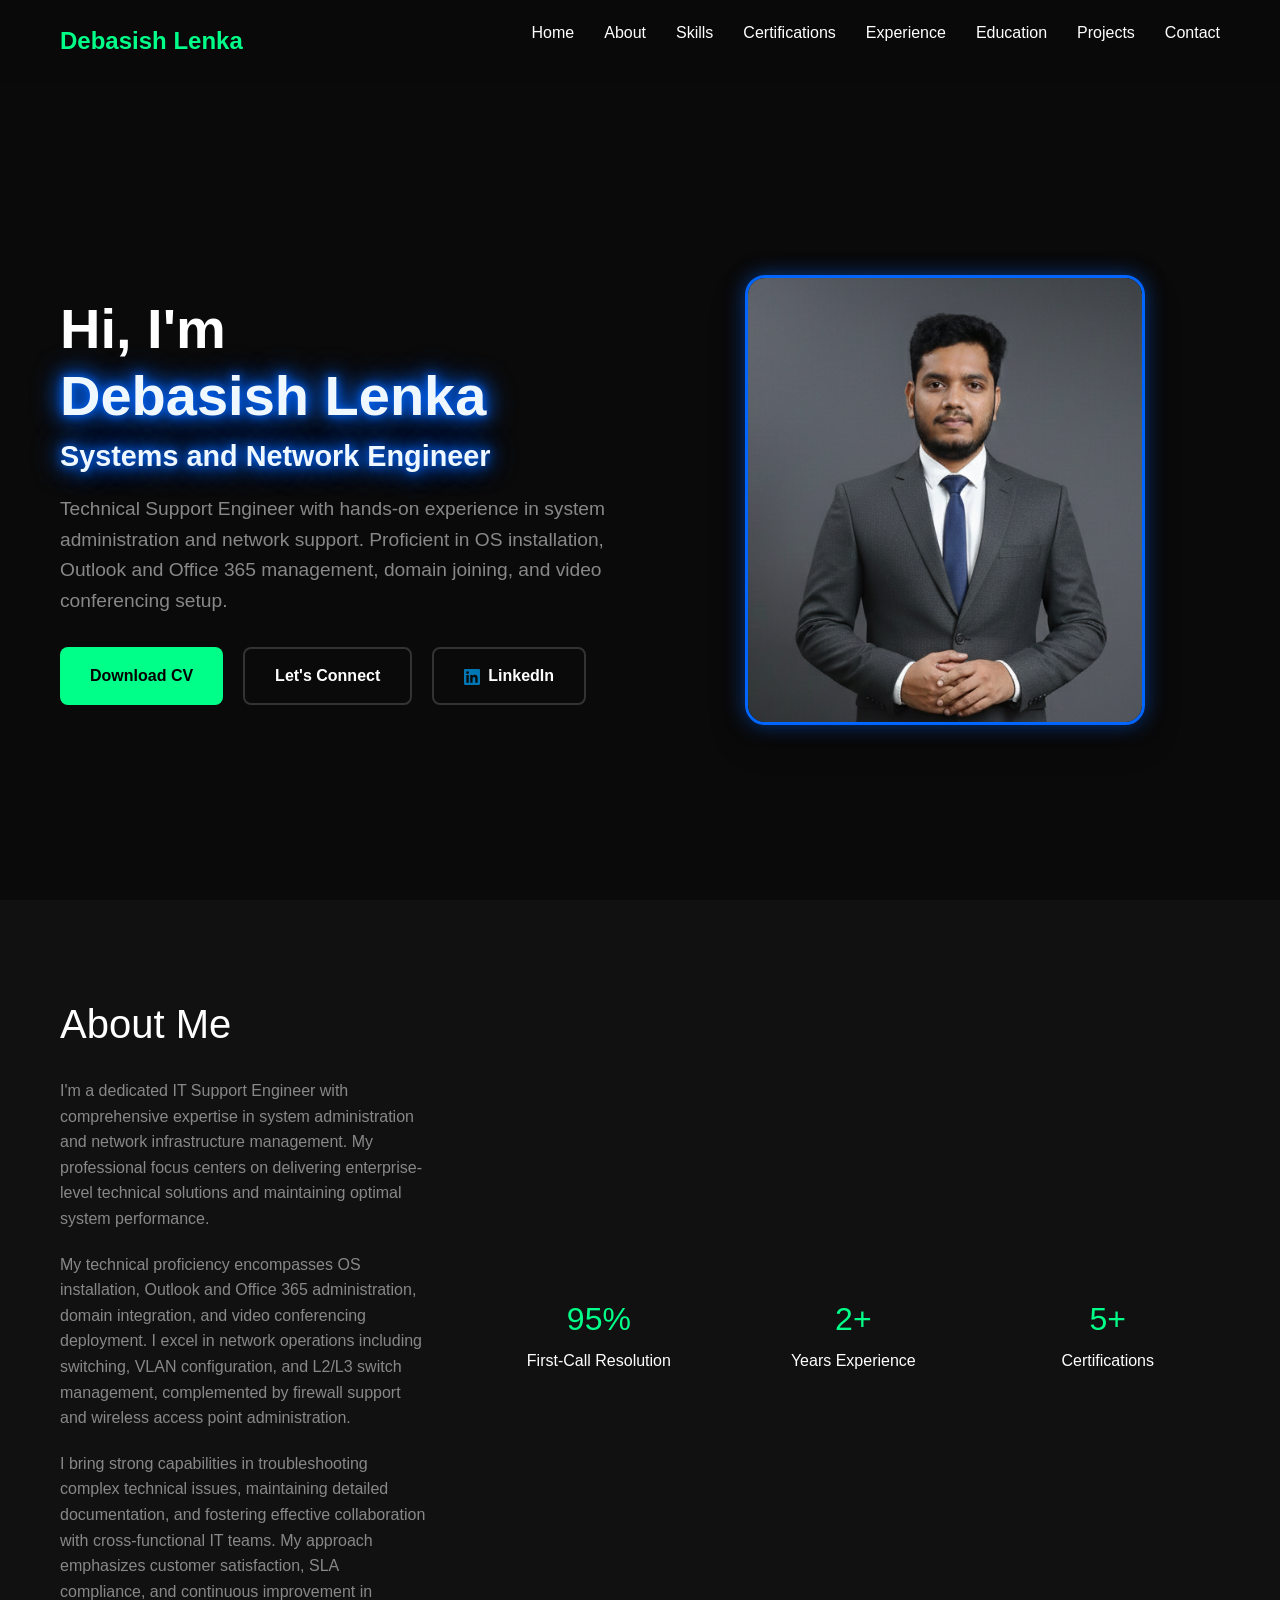
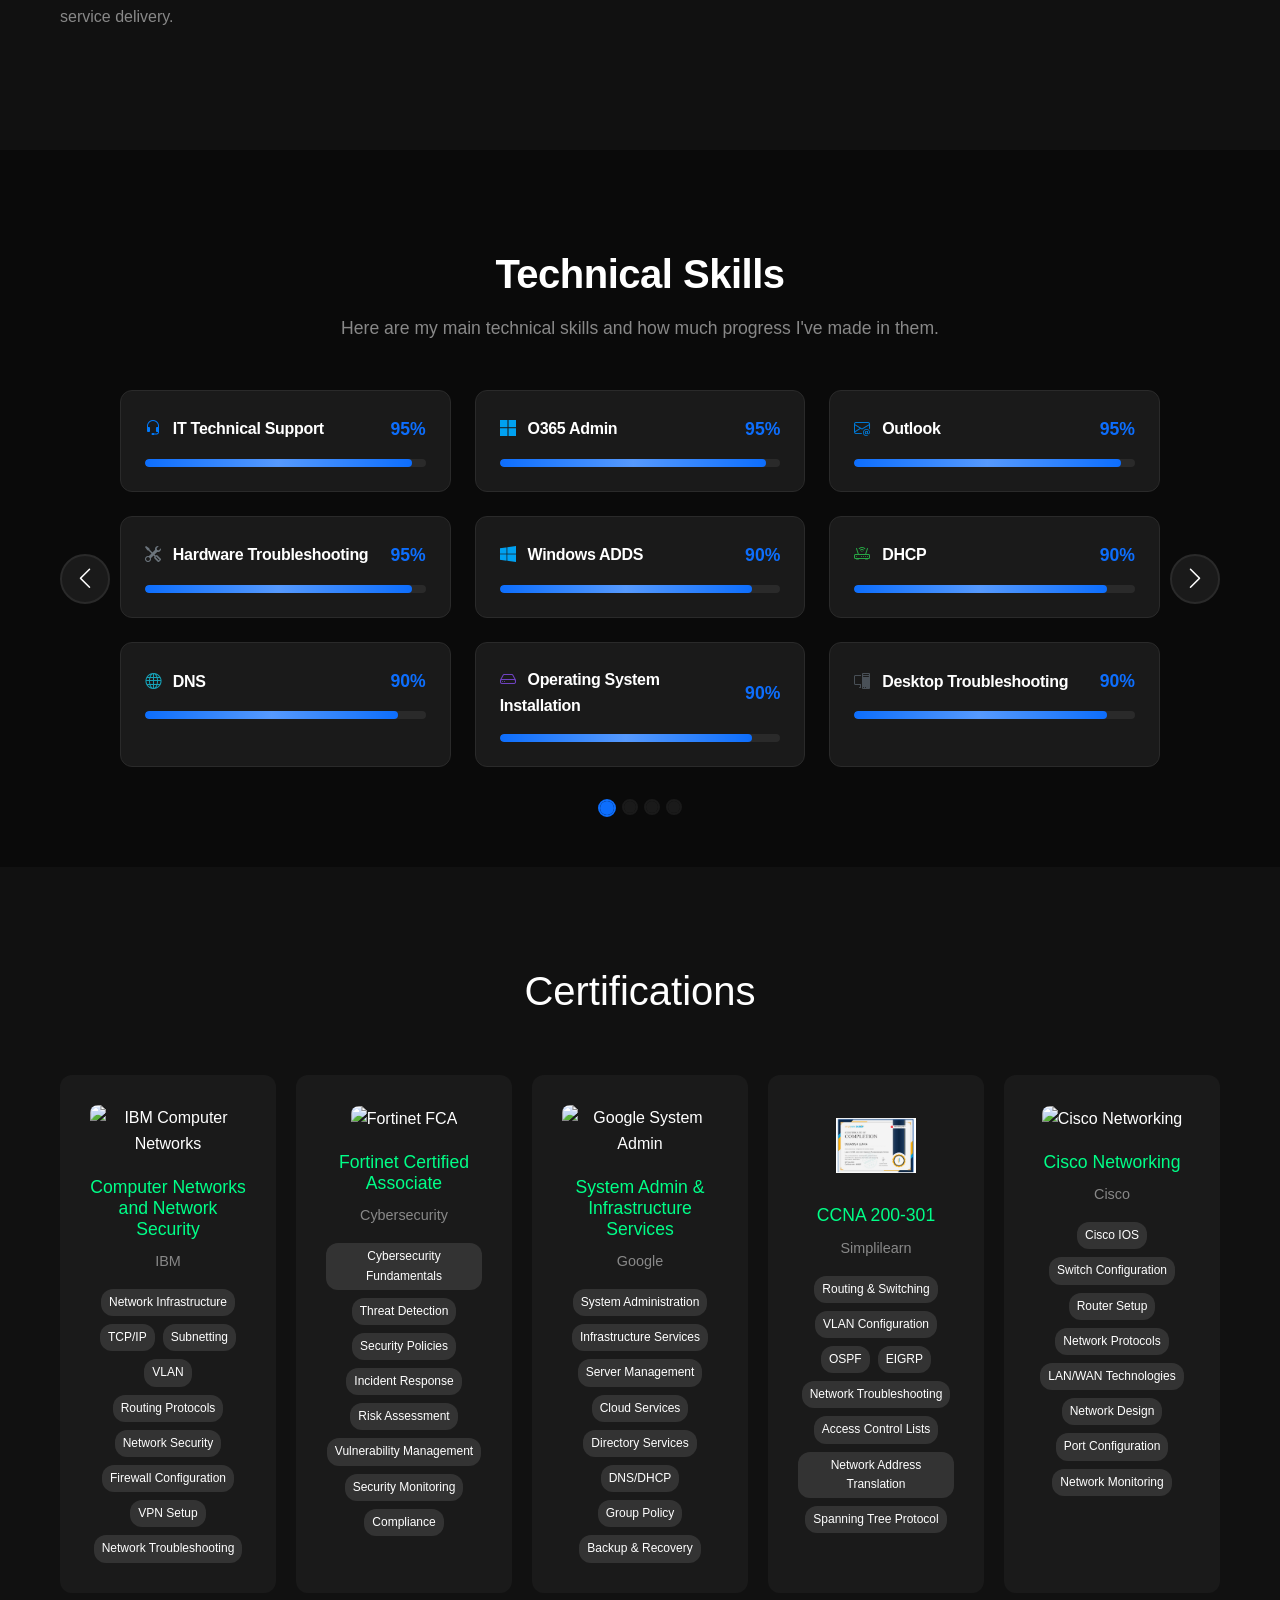
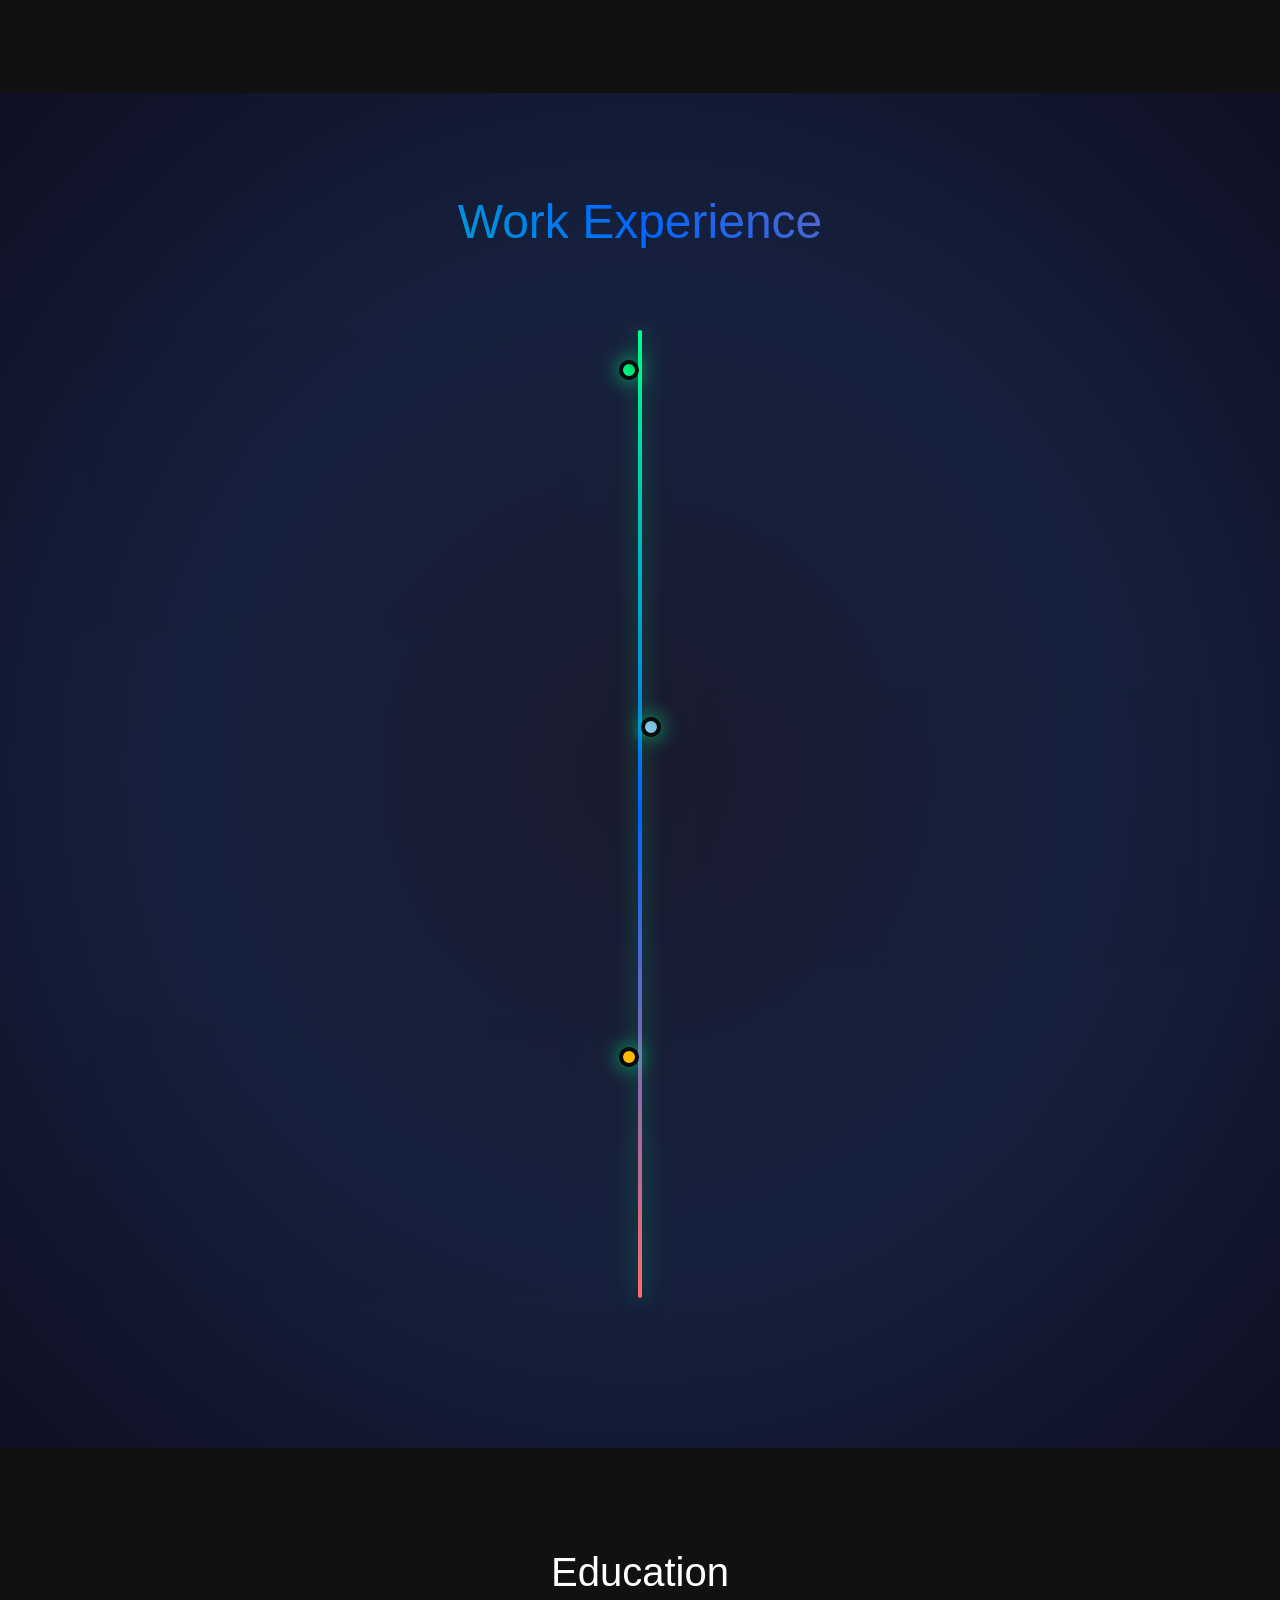
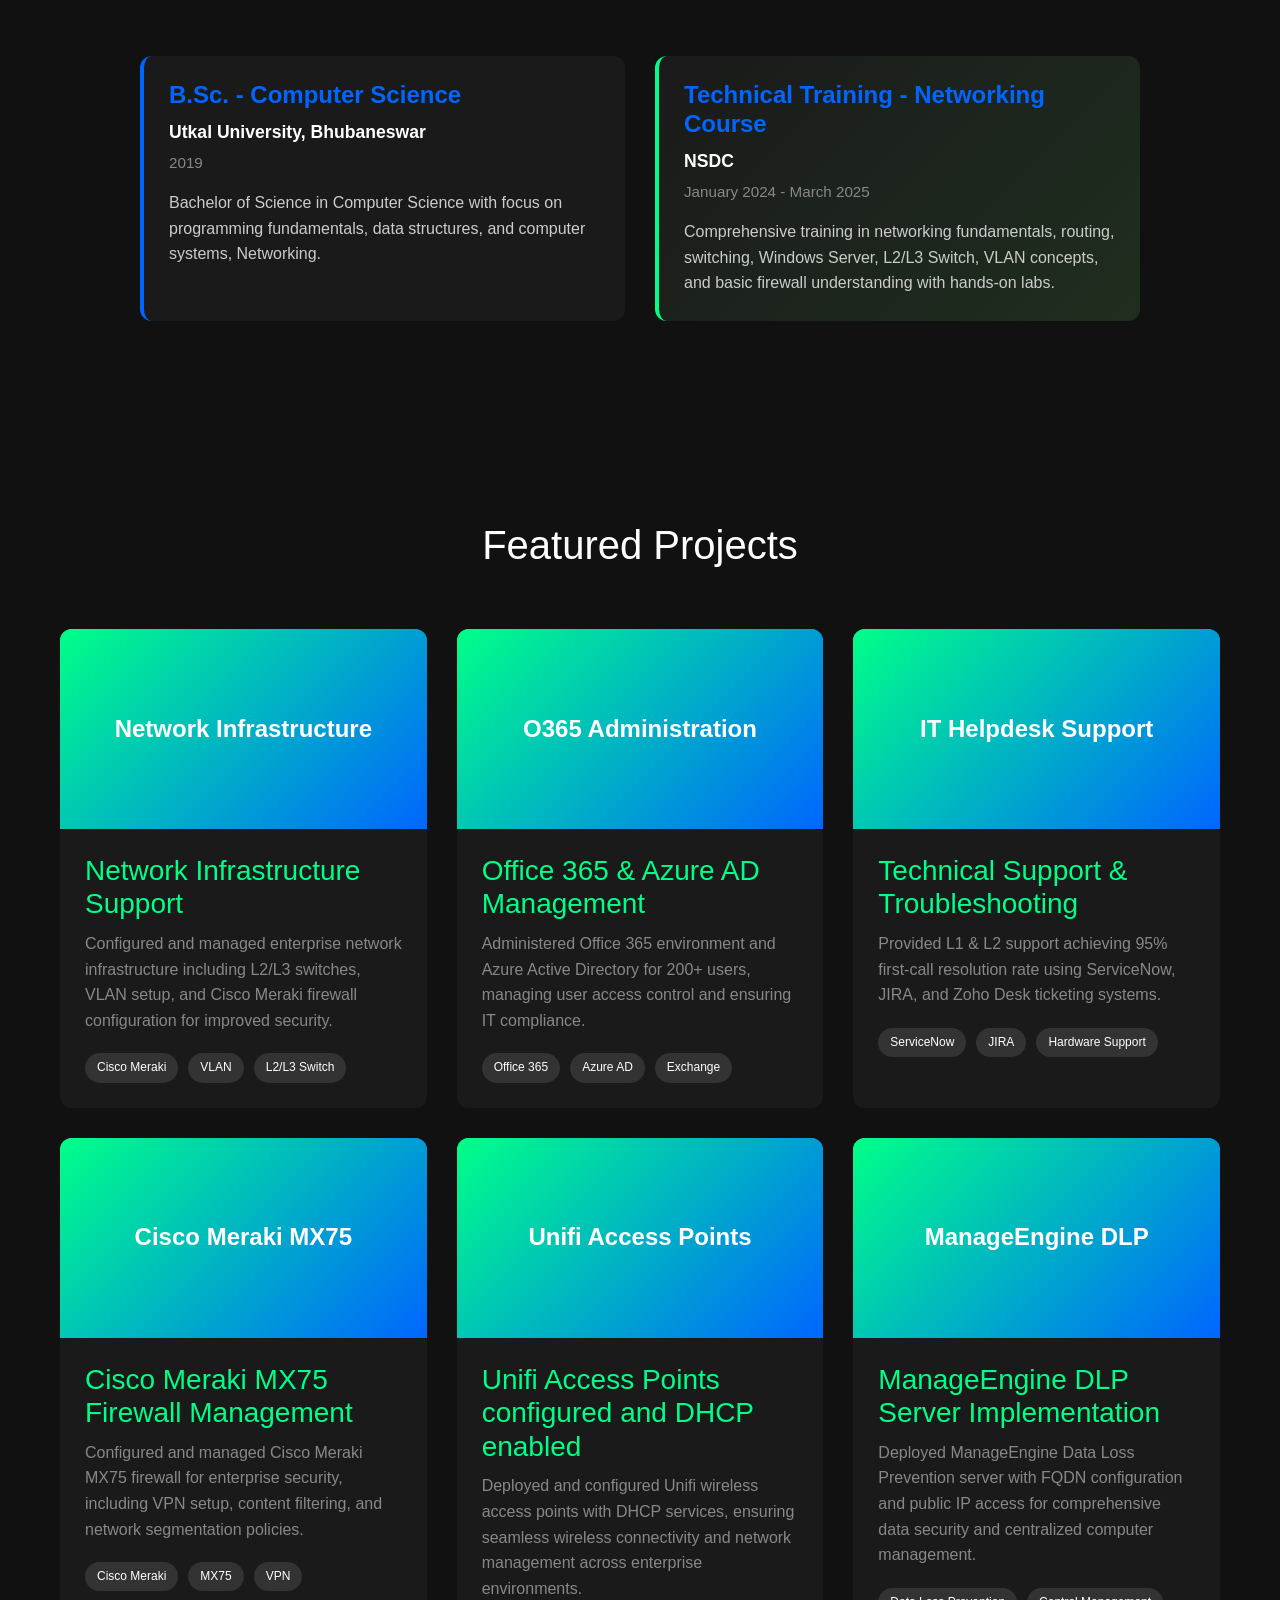
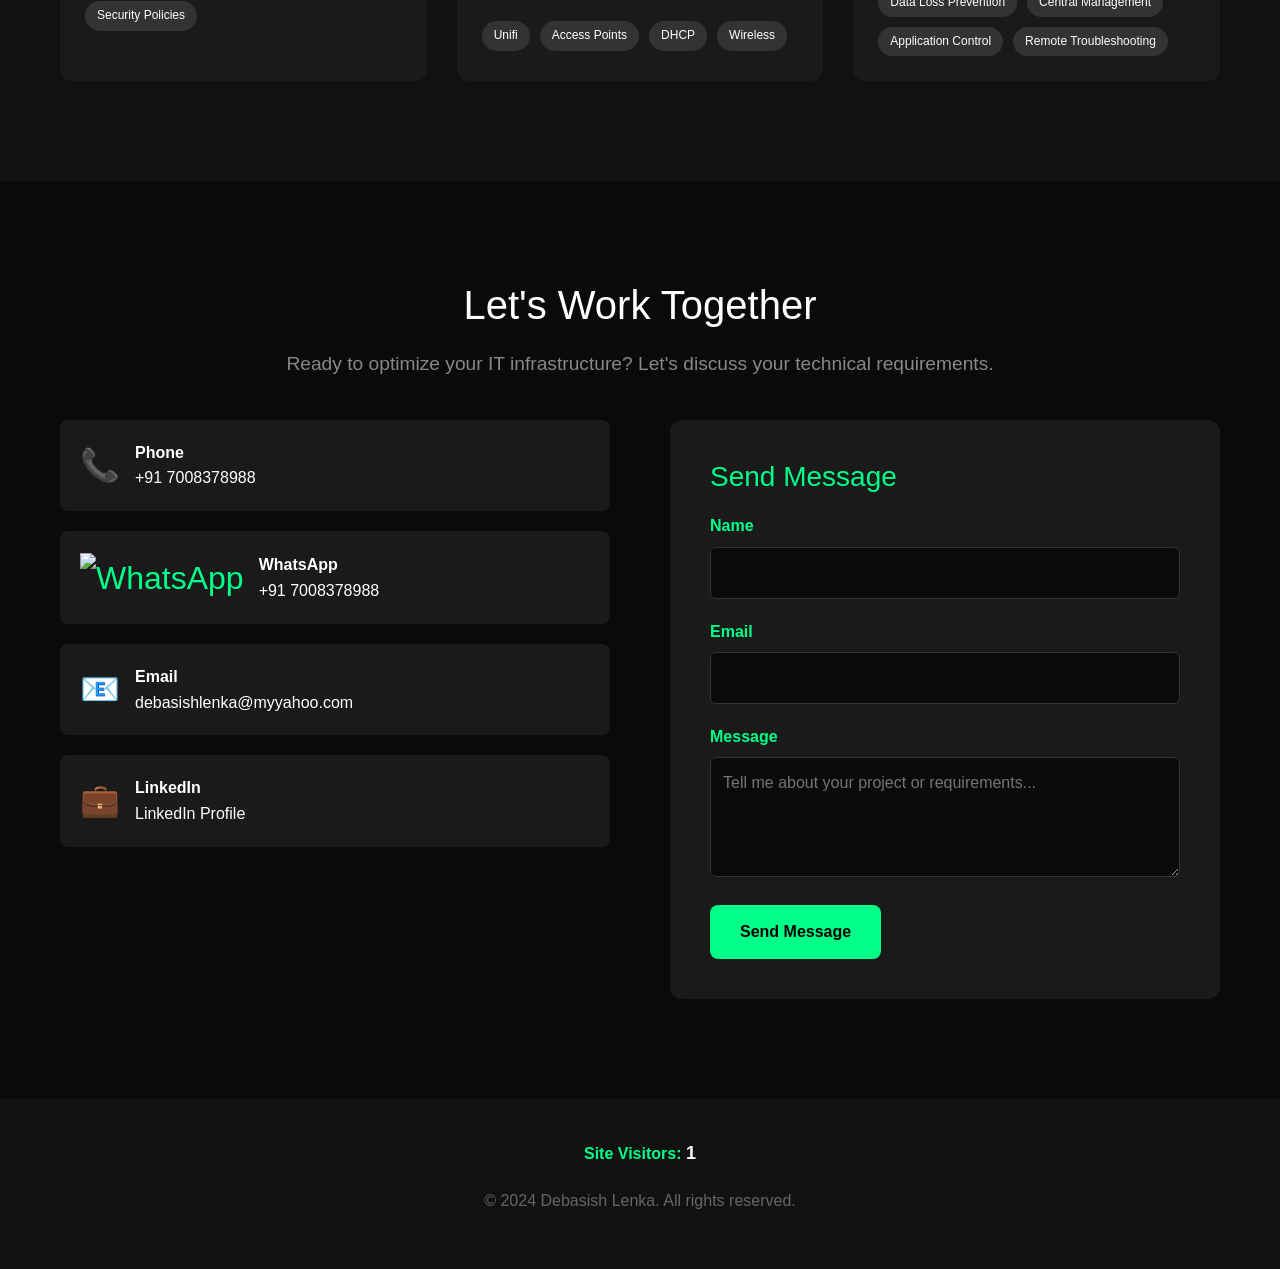
==== index.html @ 1fd9d64b "Add files via upload" ====
<!DOCTYPE html>
<html lang="en">
<head>
<meta charset="UTF-8">
<meta name="viewport" content="width=device-width, initial-scale=1.0">
<title>Debasish Lenka - Systems and Network Engineer</title>
<link rel="icon" type="image/png" href="images/icons/photo2.png">
<!-- Bootstrap CSS -->
<link href="https://cdn.jsdelivr.net/npm/bootstrap@5.3.2/dist/css/bootstrap.min.css" rel="stylesheet">
<!-- Bootstrap Icons -->
<link rel="stylesheet" href="https://cdn.jsdelivr.net/npm/bootstrap-icons@1.11.3/font/bootstrap-icons.min.css">
<link rel="stylesheet" href="css/style.css">
<style>
* {
  cursor: auto;
}

.custom-cursor {
  position: fixed;
  width: 20px;
  height: 20px;
  background: radial-gradient(circle, white 0%, white 30%, #cc3333 50%, #aa0000 80%, transparent 100%);
  border-radius: 50%;
  pointer-events: none;
  z-index: 9999;
  transition: transform 0.1s ease;
  box-shadow: 0 0 10px rgba(204, 51, 51, 0.3), 0 0 20px rgba(170, 0, 0, 0.2);
}

.custom-cursor.hover {
  transform: scale(1.5);
  background: radial-gradient(circle, white 0%, white 40%, #dd4444 60%, #bb0000 90%, transparent 100%);
}

.skill-name i {
  margin-right: 8px;
  color: inherit !important;
}

.skill-name i.bi-headset {
  color: #007bff !important;
}

.skill-name i.bi-microsoft {
  color: #00a1f1 !important;
}

.skill-name i.bi-envelope-at {
  color: #0078d4 !important;
}

.skill-name i.bi-tools {
  color: #6c757d !important;
}

.skill-name i.bi-windows {
  color: #00a1f1 !important;
}

.skill-name i.bi-router {
  color: #28a745 !important;
}

.skill-name i.bi-globe {
  color: #17a2b8 !important;
}

.skill-name i.bi-hdd {
  color: #6f42c1 !important;
}

.skill-name i.bi-pc-display {
  color: #495057 !important;
}

.skill-name i.bi-cloud {
  color: #0078d4 !important;
}

.skill-name i.bi-person-badge {
  color: #0078d4 !important;
}

.skill-name i.bi-envelope-open {
  color: #0078d4 !important;
}

.skill-name i.bi-app {
  color: #20c997 !important;
}

.skill-name i.bi-gear {
  color: #6c757d !important;
}

.skill-name i.bi-ticket {
  color: #fd7e14 !important;
}

.skill-name i.bi-kanban {
  color: #0052cc !important;
}

.skill-name i.bi-diagram-3 {
  color: #28a745 !important;
}

.skill-name i.bi-wifi {
  color: #17a2b8 !important;
}

.skill-name i.bi-broadcast {
  color: #ffc107 !important;
}

.skill-name i.bi-server {
  color: #6c757d !important;
}

.skill-name i.bi-shield-check {
  color: #dc3545 !important;
}

.skill-name i.bi-laptop {
  color: #6c757d !important;
}

.skill-name i.bi-shield {
  color: #0078d4 !important;
}

.skill-name i.bi-arrow-repeat {
  color: #28a745 !important;
}

.skill-name i.bi-database-lock {
  color: #e83e8c !important;
}

.skill-name i.bi-layers {
  color: #6f42c1 !important;
}

.skill-name i.bi-hdd-stack {
  color: #0078d4 !important;
}

.skill-name i.bi-cloud-arrow-up {
  color: #ff9900 !important;
}

.skill-name i.bi-terminal {
  color: #000000 !important;
}

/* Content Protection */
body {
  -webkit-user-select: none;
  -moz-user-select: none;
  -ms-user-select: none;
  user-select: none;
  -webkit-touch-callout: none;
  -webkit-tap-highlight-color: transparent;
}

img {
  -webkit-user-drag: none;
  -khtml-user-drag: none;
  -moz-user-drag: none;
  -o-user-drag: none;
  user-drag: none;
}

.cert-image img {
  pointer-events: auto;
}

.cert-card {
  transition: all 0.3s ease;
  cursor: default;
  z-index: 1;
}

.cert-card:hover {
  transform: scale(1.05);
  box-shadow: 0 10px 30px rgba(0, 255, 136, 0.3);
  z-index: 10;
  position: relative;
}

::selection {
  background: transparent;
}

::-moz-selection {
  background: transparent;
}

/* Certificate Popup Modal */
.cert-popup {
  position: fixed;
  top: 0;
  left: 0;
  width: 100%;
  height: 100%;
  background: rgba(0, 0, 0, 0.9);
  display: none;
  justify-content: center;
  align-items: center;
  z-index: 10000;
  backdrop-filter: blur(5px);
}

.cert-popup-content {
  position: relative;
  max-width: 80%;
  max-height: 80%;
  background: #1a1a1a;
  border-radius: 10px;
  padding: 20px;
  box-shadow: 0 0 30px rgba(0, 255, 136, 0.3);
}

.cert-popup img {
  width: 100%;
  height: auto;
  border-radius: 8px;
  pointer-events: none;
  -webkit-user-select: none;
  -moz-user-select: none;
  user-select: none;
  -webkit-user-drag: none;
  -moz-user-drag: none;
  user-drag: none;
}

.cert-popup-close {
  position: absolute;
  top: -10px;
  right: -10px;
  background: #ff4444;
  color: white;
  border: none;
  border-radius: 50%;
  width: 30px;
  height: 30px;
  font-size: 18px;
  cursor: pointer;
  display: flex;
  align-items: center;
  justify-content: center;
  pointer-events: auto;
}

.cert-image {
  position: relative;
  overflow: visible;
  border-radius: 8px;
}

.cert-image::before {
  content: '';
  position: absolute;
  top: 0;
  left: 0;
  right: 0;
  bottom: 0;
  background: transparent;
  z-index: 1;
  pointer-events: none;
}

.cert-image:hover::before {
  background: rgba(0, 255, 136, 0.1);
}

/* Enhanced Certificate Protection */
.cert-card {
  position: relative;
}

.cert-card::after {
  content: '';
  position: absolute;
  top: 0;
  left: 0;
  right: 0;
  bottom: 0;
  background: transparent;
  z-index: 2;
  pointer-events: none;
}

.cert-card:hover::after {
  background: linear-gradient(45deg, rgba(0,255,136,0.05) 0%, rgba(0,255,136,0.1) 50%, rgba(0,255,136,0.05) 100%);
}

/* Mobile Responsiveness - Minimal adjustments only */
@media (max-width: 768px) {
  /* Disable custom cursor on touch devices */
  * {
    cursor: auto !important;
  }
  
  .custom-cursor {
    display: none;
  }
  
  /* Ensure proper mobile viewport scaling */
  body {
    overflow-x: hidden;
  }
  
  /* Make sure containers don't overflow */
  .container {
    max-width: 100%;
    padding-left: 15px;
    padding-right: 15px;
  }
  
  /* Ensure buttons remain visible and functional */
  .btn {
    display: inline-block !important;
    visibility: visible !important;
    opacity: 1 !important;
  }
  
  /* Ensure hero buttons stack properly on very small screens */
  .hero-buttons {
    flex-wrap: wrap;
  }
  
  /* Make sure navigation is accessible */
  .nav-links {
    flex-wrap: wrap;
  }
}

@media (max-width: 480px) {
  /* Only for very small screens - minimal adjustments */
  .hero-buttons {
    flex-direction: column;
    gap: 10px;
  }
  
  .hero-buttons .btn {
    width: 100%;
  }
}
</style>
</head>
<body>

<!-- Custom Cursor -->
<div class="custom-cursor" id="cursor" style="display: none;"></div>

<header>
  <nav class="container">
    <div class="logo">Debasish Lenka</div>
    <ul class="nav-links">
      <li><a href="#home">Home</a></li>
      <li><a href="#about">About</a></li>
      <li><a href="#skills">Skills</a></li>
      <li><a href="#certifications">Certifications</a></li>
      <li><a href="#experience">Experience</a></li>
      <li><a href="#education">Education</a></li>
      <li><a href="#projects">Projects</a></li>
      <li><a href="#contact">Contact</a></li>
    </ul>
  </nav>
</header>

<section class="hero" id="home">
  <div class="container">
    <div class="hero-content">
      <div class="hero-text">
        <h1>Hi, I'm<br><span class="highlight">Debasish Lenka</span><br><span class="subtitle">Systems and Network Engineer</span></h1>
        <p>Technical Support Engineer with hands-on experience in system administration and network support. Proficient in OS installation, Outlook and Office 365 management, domain joining, and video conferencing setup.</p>
        <div class="hero-buttons">
          <button class="btn btn-primary" onclick="downloadCV()">Download CV</button>
          <button class="btn btn-outline" onclick="startProject()">Let's Connect</button>
          <button class="btn btn-outline" onclick="openLinkedIn()"><img src="images/icons/linkedin.svg" alt="LinkedIn" style="width: 16px; height: 16px; margin-right: 8px; vertical-align: middle;">LinkedIn</button>
        </div>
      </div>
      <div class="hero-image">
        <img src="images/icons/photo2.png" alt="Debasish Lenka">
      </div>
    </div>
  </div>
</section>

<section class="about" id="about">
  <div class="container">
    <div class="about-content">
      <div class="about-text">
        <h2>About Me</h2>
        <p>I'm a dedicated IT Support Engineer with comprehensive expertise in system administration and network infrastructure management. My professional focus centers on delivering enterprise-level technical solutions and maintaining optimal system performance.</p>
        <p>My technical proficiency encompasses OS installation, Outlook and Office 365 administration, domain integration, and video conferencing deployment. I excel in network operations including switching, VLAN configuration, and L2/L3 switch management, complemented by firewall support and wireless access point administration.</p>
        <p>I bring strong capabilities in troubleshooting complex technical issues, maintaining detailed documentation, and fostering effective collaboration with cross-functional IT teams. My approach emphasizes customer satisfaction, SLA compliance, and continuous improvement in service delivery.</p>
      </div>
      <div class="stats">
        <div class="stat">
          <h3>95%</h3>
          <p>First-Call Resolution</p>
        </div>
        <div class="stat">
          <h3>2+</h3>
          <p>Years Experience</p>
        </div>
        <div class="stat">
          <h3>5+</h3>
          <p>Certifications</p>
        </div>
      </div>
    </div>
  </div>
</section>

<section class="skills" id="skills">
  <div class="container">
    <div class="skills-header">
      <h2>Technical Skills</h2>
      <p class="skills-intro">Here are my main technical skills and how much progress I've made in them.</p>
    </div>

    <div id="skillsCarousel" class="carousel slide" data-bs-ride="carousel" data-bs-interval="4000">
      <!-- Indicators -->
      <div class="carousel-indicators">
        <button type="button" data-bs-target="#skillsCarousel" data-bs-slide-to="0" class="active"></button>
        <button type="button" data-bs-target="#skillsCarousel" data-bs-slide-to="1"></button>
        <button type="button" data-bs-target="#skillsCarousel" data-bs-slide-to="2"></button>
        <button type="button" data-bs-target="#skillsCarousel" data-bs-slide-to="3"></button>
      </div>

      <!-- Slides -->
      <div class="carousel-inner">
        <!-- Slide 1 - First 9 Skills -->
        <div class="carousel-item active">
          <div class="row g-4">
            <div class="col-12 col-md-6 col-lg-4">
              <div class="skill-card level-95">
                <div class="skill-header">
                  <div class="skill-name"><i class="bi bi-headset"></i> IT Technical Support</div>
                  <div class="skill-percent blue">95%</div>
                </div>
                <div class="skill-bar">
                  <div class="skill-progress blue" data-percent="95"></div>
                </div>
              </div>
            </div>
            <div class="col-12 col-md-6 col-lg-4">
              <div class="skill-card level-95">
                <div class="skill-header">
                  <div class="skill-name"><i class="bi bi-microsoft"></i> O365 Admin</div>
                  <div class="skill-percent blue">95%</div>
                </div>
                <div class="skill-bar">
                  <div class="skill-progress blue" data-percent="95"></div>
                </div>
              </div>
            </div>
            <div class="col-12 col-md-6 col-lg-4">
              <div class="skill-card level-95">
                <div class="skill-header">
                  <div class="skill-name"><i class="bi bi-envelope-at"></i> Outlook</div>
                  <div class="skill-percent blue">95%</div>
                </div>
                <div class="skill-bar">
                  <div class="skill-progress blue" data-percent="95"></div>
                </div>
              </div>
            </div>
            <div class="col-12 col-md-6 col-lg-4">
              <div class="skill-card level-95">
                <div class="skill-header">
                  <div class="skill-name"><i class="bi bi-tools"></i> Hardware Troubleshooting</div>
                  <div class="skill-percent blue">95%</div>
                </div>
                <div class="skill-bar">
                  <div class="skill-progress blue" data-percent="95"></div>
                </div>
              </div>
            </div>
            <div class="col-12 col-md-6 col-lg-4">
              <div class="skill-card level-90">
                <div class="skill-header">
                  <div class="skill-name"><i class="bi bi-windows"></i> Windows ADDS</div>
                  <div class="skill-percent blue">90%</div>
                </div>
                <div class="skill-bar">
                  <div class="skill-progress blue" data-percent="90"></div>
                </div>
              </div>
            </div>
            <div class="col-12 col-md-6 col-lg-4">
              <div class="skill-card level-90">
                <div class="skill-header">
                  <div class="skill-name"><i class="bi bi-router"></i> DHCP</div>
                  <div class="skill-percent blue">90%</div>
                </div>
                <div class="skill-bar">
                  <div class="skill-progress blue" data-percent="90"></div>
                </div>
              </div>
            </div>
            <div class="col-12 col-md-6 col-lg-4">
              <div class="skill-card level-90">
                <div class="skill-header">
                  <div class="skill-name"><i class="bi bi-globe"></i> DNS</div>
                  <div class="skill-percent blue">90%</div>
                </div>
                <div class="skill-bar">
                  <div class="skill-progress blue" data-percent="90"></div>
                </div>
              </div>
            </div>
            <div class="col-12 col-md-6 col-lg-4">
              <div class="skill-card level-90">
                <div class="skill-header">
                  <div class="skill-name"><i class="bi bi-hdd"></i> Operating System Installation</div>
                  <div class="skill-percent blue">90%</div>
                </div>
                <div class="skill-bar">
                  <div class="skill-progress blue" data-percent="90"></div>
                </div>
              </div>
            </div>
            <div class="col-12 col-md-6 col-lg-4">
              <div class="skill-card level-90">
                <div class="skill-header">
                  <div class="skill-name"><i class="bi bi-pc-display"></i> Desktop Troubleshooting</div>
                  <div class="skill-percent blue">90%</div>
                </div>
                <div class="skill-bar">
                  <div class="skill-progress blue" data-percent="90"></div>
                </div>
              </div>
            </div>
          </div>
        </div>

        <!-- Slide 2 - Next 9 Skills -->
        <div class="carousel-item">
          <div class="row g-4">
            <div class="col-12 col-md-6 col-lg-4">
              <div class="skill-card level-85">
                <div class="skill-header">
                  <div class="skill-name"><i class="bi bi-cloud"></i> Azure Active Directory</div>
                  <div class="skill-percent green">85%</div>
                </div>
                <div class="skill-bar">
                  <div class="skill-progress green" data-percent="85"></div>
                </div>
              </div>
            </div>
            <div class="col-12 col-md-6 col-lg-4">
              <div class="skill-card level-85">
                <div class="skill-header">
                  <div class="skill-name"><i class="bi bi-person-badge"></i> Entra ID</div>
                  <div class="skill-percent green">85%</div>
                </div>
                <div class="skill-bar">
                  <div class="skill-progress green" data-percent="85"></div>
                </div>
              </div>
            </div>
            <div class="col-12 col-md-6 col-lg-4">
              <div class="skill-card level-85">
                <div class="skill-header">
                  <div class="skill-name"><i class="bi bi-envelope-open"></i> Exchange</div>
                  <div class="skill-percent green">85%</div>
                </div>
                <div class="skill-bar">
                  <div class="skill-progress green" data-percent="85"></div>
                </div>
              </div>
            </div>
            <div class="col-12 col-md-6 col-lg-4">
              <div class="skill-card level-85">
                <div class="skill-header">
                  <div class="skill-name"><i class="bi bi-app"></i> Application Support</div>
                  <div class="skill-percent green">85%</div>
                </div>
                <div class="skill-bar">
                  <div class="skill-progress green" data-percent="85"></div>
                </div>
              </div>
            </div>
            <div class="col-12 col-md-6 col-lg-4">
              <div class="skill-card level-85">
                <div class="skill-header">
                  <div class="skill-name"><i class="bi bi-gear"></i> IT Systems Administration</div>
                  <div class="skill-percent green">85%</div>
                </div>
                <div class="skill-bar">
                  <div class="skill-progress green" data-percent="85"></div>
                </div>
              </div>
            </div>
            <div class="col-12 col-md-6 col-lg-4">
              <div class="skill-card level-80">
                <div class="skill-header">
                  <div class="skill-name"><i class="bi bi-ticket"></i> Service Now Ticketing</div>
                  <div class="skill-percent green">80%</div>
                </div>
                <div class="skill-bar">
                  <div class="skill-progress green" data-percent="80"></div>
                </div>
              </div>
            </div>
            <div class="col-12 col-md-6 col-lg-4">
              <div class="skill-card level-80">
                <div class="skill-header">
                  <div class="skill-name"><i class="bi bi-kanban"></i> JIRA Service Desk</div>
                  <div class="skill-percent green">80%</div>
                </div>
                <div class="skill-bar">
                  <div class="skill-progress green" data-percent="80"></div>
                </div>
              </div>
            </div>
            <div class="col-12 col-md-6 col-lg-4">
              <div class="skill-card level-80">
                <div class="skill-header">
                  <div class="skill-name"><i class="bi bi-diagram-3"></i> Routing and Switching</div>
                  <div class="skill-percent green">80%</div>
                </div>
                <div class="skill-bar">
                  <div class="skill-progress green" data-percent="80"></div>
                </div>
              </div>
            </div>
            <div class="col-12 col-md-6 col-lg-4">
              <div class="skill-card level-80">
                <div class="skill-header">
                  <div class="skill-name"><i class="bi bi-wifi"></i> WLAN Protocols</div>
                  <div class="skill-percent green">80%</div>
                </div>
                <div class="skill-bar">
                  <div class="skill-progress green" data-percent="80"></div>
                </div>
              </div>
            </div>
          </div>
        </div>

        <!-- Slide 3 - Next 9 Skills -->
        <div class="carousel-item">
          <div class="row g-4">
            <div class="col-12 col-md-6 col-lg-4">
              <div class="skill-card level-80">
                <div class="skill-header">
                  <div class="skill-name"><i class="bi bi-broadcast"></i> WLC Management</div>
                  <div class="skill-percent green">80%</div>
                </div>
                <div class="skill-bar">
                  <div class="skill-progress green" data-percent="80"></div>
                </div>
              </div>
            </div>
            <div class="col-12 col-md-6 col-lg-4">
              <div class="skill-card level-80">
                <div class="skill-header">
                  <div class="skill-name"><i class="bi bi-server"></i> Server Management</div>
                  <div class="skill-percent green">80%</div>
                </div>
                <div class="skill-bar">
                  <div class="skill-progress green" data-percent="80"></div>
                </div>
              </div>
            </div>
            <div class="col-12 col-md-6 col-lg-4">
              <div class="skill-card level-75">
                <div class="skill-header">
                  <div class="skill-name"><i class="bi bi-shield-check"></i> Endpoint Security</div>
                  <div class="skill-percent purple">75%</div>
                </div>
                <div class="skill-bar">
                  <div class="skill-progress purple" data-percent="75"></div>
                </div>
              </div>
            </div>
            <div class="col-12 col-md-6 col-lg-4">
              <div class="skill-card level-75">
                <div class="skill-header">
                  <div class="skill-name"><i class="bi bi-laptop"></i> Endpoint Management</div>
                  <div class="skill-percent purple">75%</div>
                </div>
                <div class="skill-bar">
                  <div class="skill-progress purple" data-percent="75"></div>
                </div>
              </div>
            </div>
            <div class="col-12 col-md-6 col-lg-4">
              <div class="skill-card level-75">
                <div class="skill-header">
                  <div class="skill-name"><i class="bi bi-shield"></i> Windows Defender</div>
                  <div class="skill-percent purple">75%</div>
                </div>
                <div class="skill-bar">
                  <div class="skill-progress purple" data-percent="75"></div>
                </div>
              </div>
            </div>
            <div class="col-12 col-md-6 col-lg-4">
              <div class="skill-card level-75">
                <div class="skill-header">
                  <div class="skill-name"><i class="bi bi-arrow-repeat"></i> Patch Management</div>
                  <div class="skill-percent purple">75%</div>
                </div>
                <div class="skill-bar">
                  <div class="skill-progress purple" data-percent="75"></div>
                </div>
              </div>
            </div>
            <div class="col-12 col-md-6 col-lg-4">
              <div class="skill-card level-70">
                <div class="skill-header">
                  <div class="skill-name"><i class="bi bi-database-lock"></i> ManageEngine-DLP</div>
                  <div class="skill-percent purple">70%</div>
                </div>
                <div class="skill-bar">
                  <div class="skill-progress purple" data-percent="70"></div>
                </div>
              </div>
            </div>
            <div class="col-12 col-md-6 col-lg-4">
              <div class="skill-card level-70">
                <div class="skill-header">
                  <div class="skill-name"><i class="bi bi-layers"></i> Virtualization Management</div>
                  <div class="skill-percent purple">70%</div>
                </div>
                <div class="skill-bar">
                  <div class="skill-progress purple" data-percent="70"></div>
                </div>
              </div>
            </div>
            <div class="col-12 col-md-6 col-lg-4">
              <div class="skill-card level-70">
                <div class="skill-header">
                  <div class="skill-name"><i class="bi bi-hdd-stack"></i> Hyper-V</div>
                  <div class="skill-percent purple">70%</div>
                </div>
                <div class="skill-bar">
                  <div class="skill-progress purple" data-percent="70"></div>
                </div>
              </div>
            </div>
          </div>
        </div>

        <!-- Slide 4 - Last 2 Skills -->
        <div class="carousel-item">
          <div class="row g-4">
            <div class="col-12 col-md-6 col-lg-4">
              <div class="skill-card level-65">
                <div class="skill-header">
                  <div class="skill-name"><i class="bi bi-cloud-arrow-up"></i> Amazon Web Services EC2</div>
                  <div class="skill-percent yellow">65%</div>
                </div>
                <div class="skill-bar">
                  <div class="skill-progress yellow" data-percent="65"></div>
                </div>
              </div>
            </div>
            <div class="col-12 col-md-6 col-lg-4">
              <div class="skill-card level-60">
                <div class="skill-header">
                  <div class="skill-name"><i class="bi bi-terminal"></i> Linux Basics</div>
                  <div class="skill-percent yellow">60%</div>
                </div>
                <div class="skill-bar">
                  <div class="skill-progress yellow" data-percent="60"></div>
                </div>
              </div>
            </div>
          </div>
        </div>
      </div>

      <!-- Controls -->
      <button class="carousel-control-prev" type="button" data-bs-target="#skillsCarousel" data-bs-slide="prev">
        <i class="bi bi-chevron-left" style="font-size: 24px; color: #fff;"></i>
        <span class="visually-hidden">Previous</span>
      </button>
      <button class="carousel-control-next" type="button" data-bs-target="#skillsCarousel" data-bs-slide="next">
        <i class="bi bi-chevron-right" style="font-size: 24px; color: #fff;"></i>
        <span class="visually-hidden">Next</span>
      </button>
    </div>
  </div>
</section>

<section class="certifications" id="certifications">
  <div class="container">
    <h2>Certifications</h2>
    <div class="cert-grid">
      <div class="cert-card" onmouseenter="showCertPreview(this, 'images/certificates/Network Security_IBM.jpg')" onmouseleave="hideCertPreview()">
        <div class="cert-image">
          <img src="images/certificates/Network Security_IBM.jpg" alt="IBM Computer Networks" oncontextmenu="return false;" ondragstart="return false;">
        </div>
        <h3>Computer Networks and Network Security</h3>
        <p>IBM</p>
        <div class="cert-skills">
          <span class="skill-tag">Network Infrastructure</span>
          <span class="skill-tag">TCP/IP</span>
          <span class="skill-tag">Subnetting</span>
          <span class="skill-tag">VLAN</span>
          <span class="skill-tag">Routing Protocols</span>
          <span class="skill-tag">Network Security</span>
          <span class="skill-tag">Firewall Configuration</span>
          <span class="skill-tag">VPN Setup</span>
          <span class="skill-tag">Network Troubleshooting</span>
        </div>
      </div>
      <div class="cert-card" onmouseenter="showCertPreview(this, 'images/certificates/Fortinet Cybersecurity Certificate.png')" onmouseleave="hideCertPreview()">
        <div class="cert-image">
          <img src="images/certificates/Fortinet Cybersecurity Certificate.png" alt="Fortinet FCA" oncontextmenu="return false;" ondragstart="return false;">
        </div>
        <h3>Fortinet Certified Associate</h3>
        <p>Cybersecurity</p>
        <div class="cert-skills">
          <span class="skill-tag">Cybersecurity Fundamentals</span>
          <span class="skill-tag">Threat Detection</span>
          <span class="skill-tag">Security Policies</span>
          <span class="skill-tag">Incident Response</span>
          <span class="skill-tag">Risk Assessment</span>
          <span class="skill-tag">Vulnerability Management</span>
          <span class="skill-tag">Security Monitoring</span>
          <span class="skill-tag">Compliance</span>
        </div>
      </div>
      <div class="cert-card" onmouseenter="showCertPreview(this, 'images/certificates/Sys Admin - Google.jpg')" onmouseleave="hideCertPreview()">
        <div class="cert-image">
          <img src="images/certificates/Sys Admin - Google.jpg" alt="Google System Admin" oncontextmenu="return false;" ondragstart="return false;">
        </div>
        <h3>System Admin & Infrastructure Services</h3>
        <p>Google</p>
        <div class="cert-skills">
          <span class="skill-tag">System Administration</span>
          <span class="skill-tag">Infrastructure Services</span>
          <span class="skill-tag">Server Management</span>
          <span class="skill-tag">Cloud Services</span>
          <span class="skill-tag">Directory Services</span>
          <span class="skill-tag">DNS/DHCP</span>
          <span class="skill-tag">Group Policy</span>
          <span class="skill-tag">Backup & Recovery</span>
        </div>
      </div>
      <div class="cert-card" onmouseenter="showCertPreview(this, 'images/certificates/ccna.png')" onmouseleave="hideCertPreview()">
        <div class="cert-image">  
          <img src="images/certificates/ccna.png" alt="CCNA" oncontextmenu="return false;" ondragstart="return false;">
        </div>
        <h3>CCNA 200-301</h3>
        <p>Simplilearn</p>
        <div class="cert-skills">
          <span class="skill-tag">Routing & Switching</span>
          <span class="skill-tag">VLAN Configuration</span>
          <span class="skill-tag">OSPF</span>
          <span class="skill-tag">EIGRP</span>
          <span class="skill-tag">Network Troubleshooting</span>
          <span class="skill-tag">Access Control Lists</span>
          <span class="skill-tag">Network Address Translation</span>
          <span class="skill-tag">Spanning Tree Protocol</span>
        </div>
      </div>
      <div class="cert-card" onmouseenter="showCertPreview(this, 'images/certificates/Cisco Networking .png')" onmouseleave="hideCertPreview()">
        <div class="cert-image">
          <img src="images/certificates/Cisco Networking .png" alt="Cisco Networking" oncontextmenu="return false;" ondragstart="return false;">
        </div>
        <h3>Cisco Networking</h3>
        <p>Cisco</p>
        <div class="cert-skills">
          <span class="skill-tag">Cisco IOS</span>
          <span class="skill-tag">Switch Configuration</span>
          <span class="skill-tag">Router Setup</span>
          <span class="skill-tag">Network Protocols</span>
          <span class="skill-tag">LAN/WAN Technologies</span>
          <span class="skill-tag">Network Design</span>
          <span class="skill-tag">Port Configuration</span>
          <span class="skill-tag">Network Monitoring</span>
        </div>
      </div>
    </div>
  </div>
</section>

<!-- Certificate Popup Modal -->
<div id="certPopup" class="cert-popup">
  <div class="cert-popup-content">
    <button class="cert-popup-close" onclick="closeCertPopup()">&times;</button>
    <img id="certPopupImg" src="" alt="Certificate" oncontextmenu="return false;" ondragstart="return false;">
  </div>
</div>

<section class="experience" id="experience">
  <div class="container">
    <h2>Work Experience</h2>
    <div class="experience-timeline">
      <div class="timeline-item" onmouseenter="showExpandedExperience(this, 1)" onmouseleave="hideExpandedExperience(this)">
        <div class="timeline-content">
          <div class="job-title">Technical Support Engineer</div>
          <div class="company-name">Dietary Business Intelligence</div>
          <div class="job-duration">July 2025 - Present</div>
          <div class="job-description">
            Enhanced customer satisfaction with 95% first-call resolution rate. Managed ADDS, Outlook, O365 admin, and IT helpdesk support. Configured L2/L3 switches, Cisco Meraki Firewall, and wireless networks.
          </div>
          <div class="experience-expanded" style="display: none;">
            <h4>Key Responsibilities & Skills:</h4>
            <ul>
              <li>Configured L2/L3 switches and Cisco Meraki Firewall</li>
              <li>Managed wireless networks (Access Points - Unifi)</li>
              <li>Ensured IT compliance, data security, and system uptime</li>
              <li>Provided L1 & L2 support for desktops, networks, and firewall</li>
              <li>Administered Office 365 and Azure Active Directory</li>
            </ul>
            <div class="experience-skills">
              <span class="skill-tag">Cisco Meraki</span>
              <span class="skill-tag">O365 Admin</span>
              <span class="skill-tag">Azure AD</span>
              <span class="skill-tag">L2/L3 Switching</span>
              <span class="skill-tag">Firewall Management</span>
            </div>
          </div>
        </div>
        <div class="timeline-dot"></div>
      </div>
      
      <div class="timeline-item" onmouseenter="showExpandedExperience(this, 2)" onmouseleave="hideExpandedExperience(this)">
        <div class="timeline-content">
          <div class="job-title">Executive</div>
          <div class="company-name">Thyrocare Technologies</div>
          <div class="job-duration">December 2024 - April 2025</div>
          <div class="job-description">
            Managed laboratory operations, handled system-based reporting and data entry. Worked with laboratory information systems (LIS) for test processing and report management.
          </div>
          <div class="experience-expanded" style="display: none;">
            <h4>Key Responsibilities & Skills:</h4>
            <ul>
              <li>Worked with laboratory information systems (LIS)</li>
              <li>Managed test processing and report management</li>
              <li>Handled system-based reporting and data entry</li>
              <li>Ensured data accuracy and quality control</li>
            </ul>
            <div class="experience-skills">
              <span class="skill-tag">LIS Systems</span>
              <span class="skill-tag">Data Management</span>
              <span class="skill-tag">Quality Control</span>
              <span class="skill-tag">Report Generation</span>
            </div>
          </div>
        </div>
        <div class="timeline-dot"></div>
      </div>
      
      <div class="timeline-item" onmouseenter="showExpandedExperience(this, 3)" onmouseleave="hideExpandedExperience(this)">
        <div class="timeline-content">
          <div class="job-title">Field Technician</div>
          <div class="company-name">Rajkumari Foundation</div>
          <div class="job-duration">December 2023 - October 2024</div>
          <div class="job-description">
            Provided on-site technical support for laboratory and healthcare equipment. Performed first-level troubleshooting and coordinated escalations with vendors or central technical teams.
          </div>
          <div class="experience-expanded" style="display: none;">
            <h4>Key Responsibilities & Skills:</h4>
            <ul>
              <li>Performed first-level troubleshooting</li>
              <li>Coordinated escalations with vendors and technical teams</li>
              <li>Ensured proper documentation and preventive checks</li>
              <li>Assisted in installation and basic configuration</li>
              <li>Ensured adherence to quality standards and timelines</li>
            </ul>
            <div class="experience-skills">
              <span class="skill-tag">Hardware Troubleshooting</span>
              <span class="skill-tag">Equipment Installation</span>
              <span class="skill-tag">Documentation</span>
              <span class="skill-tag">Quality Assurance</span>
            </div>
          </div>
        </div>
        <div class="timeline-dot"></div>
      </div>
    </div>
  </div>
</section>

<!-- Experience Tooltip -->
<div id="experienceTooltip" class="experience-tooltip"></div>

<section class="education" id="education">
  <div class="container">
    <h2>Education</h2>
    <div class="education-grid">
      <div class="education-item">
        <div class="education-header">
          <h3>B.Sc. - Computer Science</h3>
          <div class="university">Utkal University, Bhubaneswar</div>
          <div class="education-duration">2019</div>
        </div>
        <div class="education-description">
          Bachelor of Science in Computer Science with focus on programming fundamentals, data structures, and computer systems, Networking.
        </div>
      </div>
      
      <div class="education-item">
        <div class="education-header">
          <h3>Technical Training - Networking Course</h3>
          <div class="university">NSDC</div>
          <div class="education-duration">January 2024 - March 2025</div>
        </div>
        <div class="education-description">
          Comprehensive training in networking fundamentals, routing, switching, Windows Server, L2/L3 Switch, VLAN concepts, and basic firewall understanding with hands-on labs.
        </div>
      </div>
    </div>
  </div>
</section>

<section class="projects" id="projects">
  <div class="container">
    <h2>Featured Projects</h2>
    <div class="projects-grid">
      <div class="project" onclick="openProject(1)">
        <div class="project-image">
          <img src="images/projects/network-infrastructure.jpg" alt="Network Infrastructure" onerror="this.style.display='none'; this.nextElementSibling.style.display='flex'">
          <div class="project-placeholder" style="display:none;">Network Infrastructure</div>
        </div>
        <div class="project-content">
          <h3>Network Infrastructure Support</h3>
          <p>Configured and managed enterprise network infrastructure including L2/L3 switches, VLAN setup, and Cisco Meraki firewall configuration for improved security.</p>
          <div class="project-tech">
            <span class="tech-tag">Cisco Meraki</span>
            <span class="tech-tag">VLAN</span>
            <span class="tech-tag">L2/L3 Switch</span>
          </div>
        </div>
      </div>
      <div class="project" onclick="openProject(2)">
        <div class="project-image">
          <img src="images/projects/o365-administration.jpg" alt="O365 Administration" onerror="this.style.display='none'; this.nextElementSibling.style.display='flex'">
          <div class="project-placeholder" style="display:none;">O365 Administration</div>
        </div>
        <div class="project-content">
          <h3>Office 365 & Azure AD Management</h3>
          <p>Administered Office 365 environment and Azure Active Directory for 200+ users, managing user access control and ensuring IT compliance.</p>
          <div class="project-tech">
            <span class="tech-tag">Office 365</span>
            <span class="tech-tag">Azure AD</span>
            <span class="tech-tag">Exchange</span>
          </div>
        </div>
      </div>
      <div class="project" onclick="openProject(3)">
        <div class="project-image">
          <img src="images/projects/helpdesk-support.jpg" alt="IT Helpdesk Support" onerror="this.style.display='none'; this.nextElementSibling.style.display='flex'">
          <div class="project-placeholder" style="display:none;">IT Helpdesk Support</div>
        </div>
        <div class="project-content">
          <h3>Technical Support & Troubleshooting</h3>
          <p>Provided L1 & L2 support achieving 95% first-call resolution rate using ServiceNow, JIRA, and Zoho Desk ticketing systems.</p>
          <div class="project-tech">
            <span class="tech-tag">ServiceNow</span>
            <span class="tech-tag">JIRA</span>
            <span class="tech-tag">Hardware Support</span>
          </div>
        </div>
      </div>
      <div class="project" onclick="openProject(4)">
        <div class="project-image">
          <img src="images/projects/cisco-meraki-mx75.jpg" alt="Cisco Meraki MX75" onerror="this.style.display='none'; this.nextElementSibling.style.display='flex'">
          <div class="project-placeholder" style="display:none;">Cisco Meraki MX75</div>
        </div>
        <div class="project-content">
          <h3>Cisco Meraki MX75 Firewall Management</h3>
          <p>Configured and managed Cisco Meraki MX75 firewall for enterprise security, including VPN setup, content filtering, and network segmentation policies.</p>
          <div class="project-tech">
            <span class="tech-tag">Cisco Meraki</span>
            <span class="tech-tag">MX75</span>
            <span class="tech-tag">VPN</span>
            <span class="tech-tag">Security Policies</span>
          </div>
        </div>
      </div>
      <div class="project" onclick="openProject(5)">
        <div class="project-image">
          <img src="images/projects/unifi-access-points.jpg" alt="Unifi Access Points" onerror="this.style.display='none'; this.nextElementSibling.style.display='flex'">
          <div class="project-placeholder" style="display:none;">Unifi Access Points</div>
        </div>
        <div class="project-content">
          <h3>Unifi Access Points configured and DHCP enabled</h3>
          <p>Deployed and configured Unifi wireless access points with DHCP services, ensuring seamless wireless connectivity and network management across enterprise environments.</p>
          <div class="project-tech">
            <span class="tech-tag">Unifi</span>
            <span class="tech-tag">Access Points</span>
            <span class="tech-tag">DHCP</span>
            <span class="tech-tag">Wireless</span>
          </div>
        </div>
      </div>
      <div class="project" onclick="openProject(6)">
        <div class="project-image">
          <img src="images/projects/server-hosting-fqdn.jpg" alt="Server Hosting FQDN" onerror="this.style.display='none'; this.nextElementSibling.style.display='flex'">
          <div class="project-placeholder" style="display:none;">ManageEngine DLP</div>
        </div>
        <div class="project-content">
          <h3>ManageEngine DLP Server Implementation</h3>
          <p>Deployed ManageEngine Data Loss Prevention server with FQDN configuration and public IP access for comprehensive data security and centralized computer management.</p>
          <div class="project-tech">
            <span class="tech-tag">Data Loss Prevention</span>
            <span class="tech-tag">Central Management</span>
            <span class="tech-tag">Application Control</span>
            <span class="tech-tag">Remote Troubleshooting</span>
          </div>
        </div>
      </div>
    </div>
  </div>
</section>

<section class="contact" id="contact">
  <div class="container">
    <h2>Let's Work Together</h2>
    <p>Ready to optimize your IT infrastructure? Let's discuss your technical requirements.</p>
    
    <div class="contact-container">
      <div class="contact-info">
        <div class="contact-item">
          <div class="contact-icon">📞</div>
          <div>
            <strong>Phone</strong><br>
            <a href="tel:+917008378988">+91 7008378988</a>
          </div>
        </div>
        <div class="contact-item">
          <div class="contact-icon">
            <img src="https://upload.wikimedia.org/wikipedia/commons/thumb/5/5e/WhatsApp_icon.png/479px-WhatsApp_icon.png" alt="WhatsApp" style="width: 32px; height: 32px;">
          </div>
          <div>
            <strong>WhatsApp</strong><br>
            <a href="https://wa.me/917008378988" target="_blank">+91 7008378988</a>
          </div>
        </div>
        <div class="contact-item">
          <div class="contact-icon">📧</div>
          <div>
            <strong>Email</strong><br>
            <a href="mailto:debasishlenka@myyahoo.com">debasishlenka@myyahoo.com</a>
          </div>
        </div>
        <div class="contact-item">
          <div class="contact-icon">💼</div>
          <div>
            <strong>LinkedIn</strong><br>
            <a href="https://linkedin.com/in/debasish-lenka-0a9815352" target="_blank">LinkedIn Profile</a>
          </div>
        </div>
      </div>
      
      <div class="contact-form">
        <h3 style="color: #00ff88; margin-bottom: 20px;">Send Message</h3>
        <form action="https://formspree.io/f/meezgaqz" method="POST" onsubmit="clearForm()">
          <div class="form-group">
            <label for="name">Name</label>
            <input type="text" id="name" name="name" required>
          </div>
          <div class="form-group">
            <label for="email">Email</label>
            <input type="email" id="email" name="email" required>
          </div>
          <div class="form-group">
            <label for="message">Message</label>
            <textarea id="message" name="message" placeholder="Tell me about your project or requirements..." required></textarea>
          </div>
          <input type="hidden" name="_subject" value="New Contact Form Submission">
          <input type="hidden" name="_next" value="#contact">
          <button type="submit" class="btn btn-primary">Send Message</button>
        </form>
      </div>
    </div>
  </div>
</section>

<footer>
  <div class="container">
    <div class="visitor-counter">
      <p>Site Visitors: <span id="visitor-count">Loading...</span></p>
    </div>
    <p>© 2024 Debasish Lenka. All rights reserved.</p>
  </div>
</footer>

<script src="js/script.js"></script>

<script>
// Content Protection
document.addEventListener('contextmenu', e => e.preventDefault());
document.addEventListener('keydown', e => {
  if (e.ctrlKey && (e.key === 's' || e.key === 'a' || e.key === 'c' || e.key === 'v' || e.key === 'x' || e.key === 'p' || e.key === 'u')) e.preventDefault();
  if (e.key === 'F12' || (e.ctrlKey && e.shiftKey && e.key === 'I') || (e.ctrlKey && e.shiftKey && e.key === 'C')) e.preventDefault();
  // Block screenshot keys
  if (e.key === 'PrintScreen' || (e.altKey && e.key === 'PrintScreen') || (e.ctrlKey && e.key === 'PrintScreen')) e.preventDefault();
});
document.addEventListener('selectstart', e => e.preventDefault());
document.addEventListener('dragstart', e => e.preventDefault());

// Certificate Functions
function showCertPreview(element, imageSrc) {
  // This function is now handled by CSS :hover
}

function hideCertPreview() {
  // This function is now handled by CSS
}

function openCertPopup(imageSrc) {
  const popup = document.getElementById('certPopup');
  const img = document.getElementById('certPopupImg');
  img.src = imageSrc;
  popup.style.display = 'flex';
  
  // Enhanced protection when popup is open
  document.body.style.overflow = 'hidden';
  
  // Block additional screenshot attempts
  const blockScreenshot = (e) => {
    if (e.key === 'PrintScreen' || e.keyCode === 44) {
      e.preventDefault();
      return false;
    }
  };
  document.addEventListener('keydown', blockScreenshot);
  document.addEventListener('keyup', blockScreenshot);
}

function closeCertPopup() {
  const popup = document.getElementById('certPopup');
  popup.style.display = 'none';
  document.body.style.overflow = 'auto';
}

// Close popup when clicking outside
document.getElementById('certPopup').addEventListener('click', function(e) {
  if (e.target === this) {
    closeCertPopup();
  }
});

// Block right-click specifically on certificates
document.querySelectorAll('.cert-image img').forEach(img => {
  img.addEventListener('contextmenu', e => {
    e.preventDefault();
    e.stopPropagation();
    return false;
  });
  
  img.addEventListener('dragstart', e => {
    e.preventDefault();
    return false;
  });
});

// Custom cursor functionality (disabled)
// const cursor = document.getElementById('cursor');
// const hoverElements = document.querySelectorAll('a, button, .project, .skill-card, .cert-card');

// document.addEventListener('mousemove', (e) => {
//   cursor.style.left = e.clientX - 10 + 'px';
//   cursor.style.top = e.clientY - 10 + 'px';
// });

// hoverElements.forEach(element => {
//   element.addEventListener('mouseenter', () => {
//     cursor.classList.add('hover');
//   });
//   element.addEventListener('mouseleave', () => {
//     cursor.classList.remove('hover');
//   });
// });
</script>

<!-- Bootstrap JS -->
<script src="https://cdn.jsdelivr.net/npm/bootstrap@5.3.2/dist/js/bootstrap.bundle.min.js"></script>

</body>
</html>
---- css/style.css ----
* {
  margin: 0;
  padding: 0;
  box-sizing: border-box;
}

body {
  font-family: 'Inter', -apple-system, BlinkMacSystemFont, sans-serif;
  background: #0a0a0a;
  color: #ffffff;
  line-height: 1.6;
}

.container {
  max-width: 1200px;
  margin: 0 auto;
  padding: 0 20px;
}

/* HEADER */
header {
  position: fixed;
  top: 0;
  width: 100%;
  background: rgba(10, 10, 10, 0.95);
  backdrop-filter: blur(10px);
  z-index: 1000;
  padding: 20px 0;
}

nav {
  display: flex;
  justify-content: space-between;
  align-items: center;
}

.logo {
  font-size: 24px;
  font-weight: 700;
  color: #00ff88;
}

.nav-links {
  display: flex;
  list-style: none;
  gap: 30px;
}

.nav-links a {
  color: #ffffff;
  text-decoration: none;
  transition: color 0.3s;
}

.nav-links a:hover {
  color: #00ff88;
}

/* HERO */
.hero {
  min-height: 100vh;
  display: flex;
  align-items: center;
  padding-top: 100px;
}

.hero-content {
  display: grid;
  grid-template-columns: 1fr 1fr;
  gap: 60px;
  align-items: center;
}

.hero-text h1 {
  font-size: 3.5rem;
  font-weight: 700;
  margin-bottom: 20px;
  line-height: 1.2;
}

.hero-text .highlight {
  color: #f0f8ff;
  text-shadow: 0 0 10px #0066ff, 0 0 20px #0066ff, 0 0 30px #0066ff;
}

.hero-text p {
  font-size: 1.2rem;
  color: #888;
  margin-bottom: 30px;
}

.hero-buttons {
  display: flex;
  gap: 20px;
}

.btn {
  padding: 15px 30px;
  border-radius: 8px;
  border: none;
  font-size: 16px;
  font-weight: 600;
  cursor: pointer;
  transition: all 0.3s;
}

.btn-primary {
  background: #00ff88;
  color: #000;
}

.btn-primary:hover {
  background: #00cc6a;
  transform: translateY(-2px);
}

.btn-outline {
  background: transparent;
  color: #fff;
  border: 2px solid #333;
}

.btn-outline:hover {
  border-color: #00ff88;
  color: #00ff88;
}

.hero-image {
  text-align: center;
  position: relative;
}



.hero-image img {
  width: 400px;
  height: 450px;
  border-radius: 20px;
  object-fit: cover;
  border: 3px solid #0066ff;
  box-shadow: 0 0 20px rgba(0, 102, 255, 0.5), 0 15px 35px rgba(0, 0, 0, 0.3);
}

/* ABOUT */
.about {
  padding: 100px 0;
  background: #111;
}

.about-content {
  display: grid;
  grid-template-columns: 1fr 2fr;
  gap: 60px;
  align-items: center;
}

.about-text h2 {
  font-size: 2.5rem;
  margin-bottom: 30px;
}

.about-text p {
  color: #888;
  margin-bottom: 20px;
}

.stats {
  display: grid;
  grid-template-columns: repeat(3, 1fr);
  gap: 30px;
  margin-top: 40px;
}

.stat {
  text-align: center;
}

.stat h3 {
  font-size: 2rem;
  color: #00ff88;
  margin-bottom: 10px;
}

/* SKILLS */
.skills {
  padding: 100px 0;
}

.skills-header {
  text-align: center;
  margin-bottom: 3rem;
  animation: fadeInUp 0.8s ease-out;
}

.skills-header h2 {
  font-size: 2.5rem;
  font-weight: 700;
  margin-bottom: 1rem;
  letter-spacing: -0.5px;
}

.skills-intro {
  color: #888;
  font-size: 1.1rem;
  max-width: 600px;
  margin: 0 auto;
}

.carousel {
  position: relative;
  padding: 0 60px;
}

.carousel-control-prev,
.carousel-control-next {
  width: 50px;
  height: 50px;
  background-color: #1a1a1a;
  border: 2px solid #2a2a2a;
  border-radius: 50%;
  top: 50%;
  transform: translateY(-50%);
  opacity: 1;
  transition: all 0.3s ease;
}

.carousel-control-prev {
  left: 0;
}

.carousel-control-next {
  right: 0;
}

.carousel-control-prev:hover,
.carousel-control-next:hover {
  background-color: #0d6efd;
  border-color: #0d6efd;
  box-shadow: 0 0 20px rgba(13, 110, 253, 0.5);
}

.carousel-control-prev-icon,
.carousel-control-next-icon {
  width: 24px;
  height: 24px;
}

.carousel-indicators {
  margin-bottom: -50px;
}

.carousel-indicators [data-bs-target] {
  width: 12px;
  height: 12px;
  border-radius: 50%;
  background-color: #2a2a2a;
  border: 2px solid #2a2a2a;
  transition: all 0.3s ease;
}

.carousel-indicators .active {
  background-color: #0d6efd;
  border-color: #0d6efd;
  width: 14px;
  height: 14px;
}

.skill-card {
  background-color: #1a1a1a;
  border-radius: 12px;
  padding: 24px;
  border: 1px solid #2a2a2a;
  transition: all 0.3s ease;
  cursor: pointer;
  height: 100%;
}

.skill-card:hover {
  transform: translateY(-5px);
}

.skill-card.level-95:hover,
.skill-card.level-90:hover {
  border-color: #0d6efd;
  box-shadow: 0 10px 30px rgba(13, 110, 253, 0.3);
}

.skill-card.level-85:hover,
.skill-card.level-80:hover {
  border-color: #198754;
  box-shadow: 0 10px 30px rgba(25, 135, 84, 0.3);
}

.skill-card.level-75:hover,
.skill-card.level-70:hover {
  border-color: #6f42c1;
  box-shadow: 0 10px 30px rgba(111, 66, 193, 0.3);
}

.skill-card.level-65:hover,
.skill-card.level-60:hover {
  border-color: #ffc107;
  box-shadow: 0 10px 30px rgba(255, 193, 7, 0.3);
}

.skill-header {
  display: flex;
  justify-content: space-between;
  align-items: center;
  margin-bottom: 1rem;
}

.skill-name {
  font-size: 1rem;
  font-weight: 600;
  letter-spacing: -0.3px;
}

.skill-percent {
  font-size: 1.1rem;
  font-weight: 700;
  min-width: 50px;
  text-align: right;
}

.skill-percent.blue { color: #0d6efd; }
.skill-percent.green { color: #198754; }
.skill-percent.purple { color: #6f42c1; }
.skill-percent.yellow { color: #ffc107; }

.skill-bar {
  background-color: #2a2a2a;
  border-radius: 10px;
  height: 8px;
  overflow: hidden;
  position: relative;
}

.skill-progress {
  height: 100%;
  border-radius: 10px;
  width: 0%;
  transition: width 1.5s cubic-bezier(0.4, 0, 0.2, 1) 0.3s;
  position: relative;
  overflow: hidden;
}

.carousel-item.active .skill-progress[data-percent="95"] { width: 95%; }
.carousel-item.active .skill-progress[data-percent="90"] { width: 90%; }
.carousel-item.active .skill-progress[data-percent="85"] { width: 85%; }
.carousel-item.active .skill-progress[data-percent="80"] { width: 80%; }
.carousel-item.active .skill-progress[data-percent="75"] { width: 75%; }
.carousel-item.active .skill-progress[data-percent="70"] { width: 70%; }
.carousel-item.active .skill-progress[data-percent="65"] { width: 65%; }
.carousel-item.active .skill-progress[data-percent="60"] { width: 60%; }

.skill-progress.blue { background-color: #0d6efd; }
.skill-progress.green { background-color: #198754; }
.skill-progress.purple { background-color: #6f42c1; }
.skill-progress.yellow { background-color: #ffc107; }

.skill-progress::after {
  content: '';
  position: absolute;
  top: 0;
  left: 0;
  right: 0;
  bottom: 0;
  background: linear-gradient(90deg, transparent, rgba(255,255,255,0.3), transparent);
  animation: shimmer 2s infinite;
}

@keyframes fadeInUp {
  from {
    opacity: 0;
    transform: translateY(30px);
  }
  to {
    opacity: 1;
    transform: translateY(0);
  }
}

@keyframes shimmer {
  0% { transform: translateX(-100%); }
  100% { transform: translateX(100%); }
}

@media (max-width: 767px) {
  .skills-header h2 {
    font-size: 2rem;
  }
  .skills-intro {
    font-size: 1rem;
  }
  .carousel {
    padding: 0 50px;
  }
  .carousel-control-prev,
  .carousel-control-next {
    width: 40px;
    height: 40px;
  }
}

@media (max-width: 991px) {
  .carousel {
    padding: 0 50px;
  }
}

/* CERTIFICATIONS */
.certifications {
  padding: 100px 0;
  background: #111;
}

.certifications h2 {
  text-align: center;
  font-size: 2.5rem;
  margin-bottom: 60px;
}

.cert-grid {
  display: grid;
  grid-template-columns: repeat(5, 1fr);
  gap: 20px;
}

.cert-card {
  background: #1a1a1a;
  padding: 30px;
  border-radius: 12px;
  text-align: center;
  transition: transform 0.3s;
}

.cert-card:hover {
  transform: translateY(-5px);
  background: #222;
}

.cert-image {
  margin-bottom: 20px;
}

.cert-image img {
  width: 80px;
  height: 80px;
  object-fit: contain;
  border-radius: 8px;
  transition: transform 0.3s ease;
  cursor: pointer;
}

.cert-image img:hover {
  transform: scale(3);
  z-index: 1000;
  position: relative;
}

.cert-card h3 {
  color: #00ff88;
  margin-bottom: 10px;
  font-size: 1.1rem;
}

.cert-card p {
  color: #888;
  font-size: 0.9rem;
}

.cert-skills {
  display: flex;
  flex-wrap: wrap;
  gap: 8px;
  margin-top: 15px;
  justify-content: center;
}

.skill-tag {
  background: #333;
  color: #fff;
  padding: 4px 8px;
  border-radius: 12px;
  font-size: 0.75rem;
  font-weight: 500;
  transition: all 0.3s ease;
}

.skill-tag:hover {
  background: #00ff88;
  color: #000;
  transform: scale(1.05);
}

/* EXPERIENCE & EDUCATION */
.experience-education {
  padding: 100px 0;
}

.exp-edu-container {
  display: grid;
  grid-template-columns: 1fr 1fr;
  gap: 60px;
  max-width: 1400px;
  margin: 0 auto;
}

.experience-section h2,
.education-section h2 {
  text-align: center;
  font-size: 2.2rem;
  margin-bottom: 40px;
}

.experience-section h2 {
  color: #00ff88;
}

.education-section h2 {
  color: #0066ff;
}

.experience-list,
.education-list {
  display: flex;
  flex-direction: column;
  gap: 20px;
}

@media (max-width: 768px) {
  .exp-edu-container {
    grid-template-columns: 1fr;
    gap: 40px;
  }
}

/* EXPERIENCE */
.experience {
  padding: 100px 0;
  background: radial-gradient(ellipse at center, #1a1a2e 0%, #16213e 50%, #0f0f23 100%);
  position: relative;
}

.experience::before {
  content: '';
  position: absolute;
  top: 0;
  left: 0;
  right: 0;
  bottom: 0;
  background: url('data:image/svg+xml,<svg xmlns="http://www.w3.org/2000/svg" viewBox="0 0 100 100"><defs><pattern id="grain" width="100" height="100" patternUnits="userSpaceOnUse"><circle cx="50" cy="50" r="0.5" fill="%23ffffff" opacity="0.1"/></pattern></defs><rect width="100" height="100" fill="url(%23grain)"/></svg>');
  opacity: 0.3;
}

.experience h2 {
  text-align: center;
  font-size: 3rem;
  margin-bottom: 80px;
  background: linear-gradient(45deg, #00ff88, #0066ff, #ff6b6b);
  -webkit-background-clip: text;
  -webkit-text-fill-color: transparent;
  background-clip: text;
  position: relative;
  z-index: 2;
}

.experience-timeline {
  position: relative;
  max-width: 1200px;
  margin: 0 auto;
  padding: 0 20px;
}

.experience-timeline::before {
  content: '';
  position: absolute;
  left: 50%;
  top: 0;
  bottom: 0;
  width: 4px;
  background: linear-gradient(180deg, #00ff88, #0066ff, #ff6b6b);
  transform: translateX(-50%);
  border-radius: 2px;
  box-shadow: 0 0 20px rgba(0, 255, 136, 0.5);
}

.timeline-item {
  position: relative;
  margin: 50px 0;
  width: 45%;
}

.timeline-item:nth-child(odd) {
  left: 0;
  text-align: right;
}

.timeline-item:nth-child(even) {
  left: 55%;
  text-align: left;
}

.timeline-content {
  background: linear-gradient(135deg, rgba(0, 255, 136, 0.1), rgba(0, 102, 255, 0.1));
  backdrop-filter: blur(10px);
  border: 1px solid rgba(0, 255, 136, 0.3);
  border-radius: 20px;
  padding: 30px;
  position: relative;
  box-shadow: 0 15px 35px rgba(0, 0, 0, 0.3);
  transition: all 0.4s ease;
}

.timeline-content:hover {
  transform: translateY(-10px) scale(1.02);
  box-shadow: 0 25px 50px rgba(0, 255, 136, 0.2);
  border-color: #00ff88;
}

.timeline-content::before {
  content: '';
  position: absolute;
  top: 30px;
  width: 0;
  height: 0;
  border: 15px solid transparent;
}

.timeline-item:nth-child(odd) .timeline-content::before {
  right: -30px;
  border-left-color: rgba(0, 255, 136, 0.3);
}

.timeline-item:nth-child(even) .timeline-content::before {
  left: -30px;
  border-right-color: rgba(0, 255, 136, 0.3);
}

.timeline-dot {
  position: absolute;
  top: 30px;
  width: 20px;
  height: 20px;
  background: linear-gradient(45deg, #00ff88, #0066ff);
  border-radius: 50%;
  border: 4px solid #0a0a0a;
  box-shadow: 0 0 20px rgba(0, 255, 136, 0.8);
  z-index: 10;
}

.timeline-item:nth-child(odd) .timeline-dot {
  right: -55px;
}

.timeline-item:nth-child(even) .timeline-dot {
  left: -55px;
}

.job-title {
  color: #00ff88;
  font-size: 1.5rem;
  font-weight: 700;
  margin-bottom: 10px;
  text-shadow: 0 2px 10px rgba(0, 255, 136, 0.3);
}

.company-name {
  color: #0066ff;
  font-size: 1.2rem;
  font-weight: 600;
  margin-bottom: 8px;
}

.job-duration {
  background: linear-gradient(45deg, #00ff88, #0066ff);
  color: #000;
  padding: 8px 16px;
  border-radius: 25px;
  font-size: 0.9rem;
  font-weight: 600;
  display: inline-block;
  margin-bottom: 15px;
  box-shadow: 0 4px 15px rgba(0, 255, 136, 0.3);
}

.job-description {
  color: #e0e0e0;
  line-height: 1.7;
  font-size: 0.95rem;
}

@media (max-width: 768px) {
  .experience-timeline::before {
    left: 30px;
  }
  
  .timeline-item {
    width: calc(100% - 80px);
    left: 80px !important;
    text-align: left !important;
  }
  
  .timeline-content::before {
    left: -30px !important;
    right: auto !important;
    border-right-color: rgba(0, 255, 136, 0.3) !important;
    border-left-color: transparent !important;
  }
  
  .timeline-dot {
    left: 20px !important;
    right: auto !important;
  }
}

/* EDUCATION */
.education {
  padding: 100px 0;
  background: #111;
}

.education h2 {
  text-align: center;
  font-size: 2.5rem;
  margin-bottom: 60px;
}

.education-list {
  max-width: 800px;
  margin: 0 auto;
  display: flex;
  flex-direction: column;
  gap: 20px;
}

.education-grid {
  display: grid;
  grid-template-columns: repeat(auto-fit, minmax(400px, 1fr));
  gap: 30px;
  max-width: 1000px;
  margin: 0 auto;
}

.education-item {
  background: #1a1a1a;
  padding: 25px;
  border-radius: 12px;
  border-left: 4px solid #0066ff;
  transition: all 0.3s ease;
}

.education-item:nth-child(even) {
  border-left-color: #00ff88;
  background: linear-gradient(135deg, #1a1a1a, #1f2e1f);
}

.education-item:hover {
  transform: translateX(10px);
  box-shadow: 0 8px 25px rgba(0, 102, 255, 0.1);
}

.education-header {
  margin-bottom: 15px;
}

.education-header h3 {
  color: #0066ff;
  font-size: 1.5rem;
  font-weight: 700;
  margin-bottom: 8px;
}

.education-header .university {
  color: #fff;
  font-size: 1.1rem;
  font-weight: 600;
  margin-bottom: 5px;
}

.education-duration {
  color: #888;
  font-size: 0.95rem;
  font-weight: 500;
  margin-bottom: 10px;
}

.education-description {
  color: #ccc;
  line-height: 1.6;
}

/* PROJECTS */
.projects {
  padding: 100px 0;
  background: #111;
}

.projects h2 {
  text-align: center;
  font-size: 2.5rem;
  margin-bottom: 60px;
}

.projects-grid {
  display: grid;
  grid-template-columns: repeat(auto-fit, minmax(350px, 1fr));
  gap: 30px;
}

.project {
  background: #1a1a1a;
  border-radius: 12px;
  overflow: hidden;
  transition: transform 0.3s;
  cursor: pointer;
}

.project:hover {
  transform: translateY(-10px);
}

.project-image {
  height: 200px;
  background: linear-gradient(135deg, #00ff88, #0066ff);
  display: flex;
  align-items: center;
  justify-content: center;
  font-size: 1.5rem;
  font-weight: 600;
  position: relative;
  overflow: hidden;
}

.project-image img {
  width: 100%;
  height: 100%;
  object-fit: cover;
  transition: transform 0.3s ease;
}

.project-image img:hover {
  transform: scale(1.05);
}

.project-placeholder {
  position: absolute;
  top: 0;
  left: 0;
  width: 100%;
  height: 100%;
  display: flex;
  align-items: center;
  justify-content: center;
  background: linear-gradient(135deg, #00ff88, #0066ff);
  font-size: 1.5rem;
  font-weight: 600;
  color: white;
}

.project-content {
  padding: 25px;
}

.project h3 {
  margin-bottom: 10px;
  color: #00ff88;
}

.project p {
  color: #888;
  margin-bottom: 20px;
}

.project-tech {
  display: flex;
  gap: 10px;
  flex-wrap: wrap;
}

.tech-tag {
  background: #333;
  padding: 5px 12px;
  border-radius: 20px;
  font-size: 12px;
}

/* CONTACT */
.contact {
  padding: 100px 0;
  text-align: center;
}

.contact h2 {
  font-size: 2.5rem;
  margin-bottom: 20px;
}

.contact p {
  color: #888;
  margin-bottom: 40px;
  font-size: 1.2rem;
}

.contact-container {
  display: grid;
  grid-template-columns: 1fr 1fr;
  gap: 60px;
  align-items: start;
  text-align: left;
}

.contact-info {
  display: flex;
  flex-direction: column;
  gap: 20px;
}

.contact-item {
  display: flex;
  align-items: center;
  gap: 15px;
  background: #1a1a1a;
  padding: 20px;
  border-radius: 8px;
  transition: transform 0.3s;
}

.contact-item:hover {
  transform: translateY(-3px);
  background: #222;
}

.contact-item a {
  color: #fff;
  text-decoration: none;
  font-size: 16px;
}

.contact-item a:hover {
  color: #00ff88;
}

.contact-icon {
  font-size: 2rem;
  color: #00ff88;
  min-width: 40px;
}

.contact-form {
  background: #1a1a1a;
  padding: 40px;
  border-radius: 12px;
}

.form-group {
  margin-bottom: 20px;
  text-align: left;
}

.form-group label {
  display: block;
  margin-bottom: 8px;
  color: #00ff88;
  font-weight: 600;
}

.form-group input,
.form-group textarea {
  width: 100%;
  padding: 12px;
  border: 1px solid #333;
  border-radius: 6px;
  background: #0a0a0a;
  color: #fff;
  font-size: 16px;
}

.form-group input:focus,
.form-group textarea:focus {
  outline: none;
  border-color: #00ff88;
}

.form-group textarea {
  height: 120px;
  resize: vertical;
}

/* FOOTER */
footer {
  background: #111;
  padding: 40px 0;
  text-align: center;
  color: #666;
}

.visitor-counter {
  margin-bottom: 20px;
}

.visitor-counter p {
  color: #00ff88;
  font-size: 16px;
  font-weight: 600;
}

#visitor-count {
  color: #fff;
  font-size: 18px;
}

@media (max-width: 768px) {
  .hero-content,
  .about-content {
    grid-template-columns: 1fr;
    text-align: center;
  }
  
  .hero-text h1 {
    font-size: 2.5rem;
  }
  
  .nav-links {
    display: none;
  }
  
  .contact-container {
    grid-template-columns: 1fr;
    gap: 40px;
  }
  
  .contact-form {
    padding: 20px;
  }
  
  .timeline::before {
    left: 20px;
  }
  
  .timeline-item:nth-child(odd) .timeline-content,
  .timeline-item:nth-child(even) .timeline-content {
    margin-left: 60px;
    margin-right: 0;
  }
  
  .timeline-dot {
    left: 20px;
  }
  
  .timeline-content::before {
    left: -30px !important;
    right: auto !important;
    border-right-color: #1a1a1a !important;
    border-left-color: transparent !important;
  }
}
.experience-tooltip {
  display: none;
  position: fixed;
  background: #1a1a1a;
  border: 1px solid #333;
  border-radius: 8px;
  padding: 15px;
  max-width: 300px;
  z-index: 1000;
  box-shadow: 0 4px 12px rgba(0,0,0,0.3);
}

.experience-tooltip h4 {
  color: #00ff88;
  margin-bottom: 5px;
  font-size: 1.1rem;
}

.experience-tooltip .company-name {
  color: #888;
  margin-bottom: 10px;
  font-style: italic;
}

.tooltip-roles {
  list-style: none;
  padding: 0;
  margin: 0;
}

.tooltip-roles li {
  color: #ccc;
  margin-bottom: 5px;
  padding-left: 15px;
  position: relative;
  font-size: 0.9rem;
}

.tooltip-roles li:before {
  content: "▸";
  color: #00ff88;
  position: absolute;
  left: 0;
}
.experience-item.minimized {
  opacity: 0.3;
  transform: scale(0.95);
  transition: all 0.3s ease;
}

.experience-item {
  transition: all 0.3s ease;
}
.experience-expanded {
  margin-top: 15px;
  padding: 15px;
  background: #222;
  border-radius: 8px;
  border-left: 3px solid #00ff88;
}

.experience-expanded h4 {
  color: #00ff88;
  margin-bottom: 10px;
  font-size: 1.1rem;
}

.experience-expanded ul {
  list-style: none;
  padding: 0;
  margin-bottom: 15px;
}

.experience-expanded li {
  color: #ccc;
  margin-bottom: 5px;
  padding-left: 15px;
  position: relative;
}

.experience-expanded li:before {
  content: "▸";
  color: #00ff88;
  position: absolute;
  left: 0;
}

.experience-skills {
  display: flex;
  flex-wrap: wrap;
  gap: 8px;
}

.experience-skills .skill-tag {
  background: #333;
  color: #fff;
  padding: 4px 8px;
  border-radius: 12px;
  font-size: 0.75rem;
  font-weight: 500;
}
.hero-text .subtitle {
  color: #f0f8ff;
  text-shadow: 0 0 10px #0066ff, 0 0 20px #0066ff, 0 0 30px #0066ff;
  font-size: 1.8rem;
  font-weight: 600;
  display: block;
  margin-top: 10px;
}
/* Different colors for each organization */
.timeline-item:nth-child(1) .timeline-content {
  background: linear-gradient(135deg, rgba(0, 255, 136, 0.1), rgba(0, 255, 136, 0.05));
  border-color: #00ff88;
}

.timeline-item:nth-child(1) .timeline-dot {
  background: linear-gradient(45deg, #00ff88, #00cc6a);
}

.timeline-item:nth-child(1) .job-title {
  color: #00ff88;
}

.timeline-item:nth-child(1) .company-name {
  color: #00cc6a;
}

.timeline-item:nth-child(2) .timeline-content {
  background: linear-gradient(135deg, rgba(135, 206, 250, 0.1), rgba(135, 206, 250, 0.05));
  border-color: #87ceeb;
}

.timeline-item:nth-child(2) .timeline-dot {
  background: linear-gradient(45deg, #87ceeb, #70b8d6);
}

.timeline-item:nth-child(2) .job-title {
  color: #87ceeb;
}

.timeline-item:nth-child(2) .company-name {
  color: #70b8d6;
}

.timeline-item:nth-child(3) .timeline-content {
  background: linear-gradient(135deg, rgba(255, 193, 7, 0.1), rgba(255, 193, 7, 0.05));
  border-color: #ffc107;
}

.timeline-item:nth-child(3) .timeline-dot {
  background: linear-gradient(45deg, #ffc107, #ffb300);
}

.timeline-item:nth-child(3) .job-title {
  color: #ffc107;
}

.timeline-item:nth-child(3) .company-name {
  color: #ffb300;
}
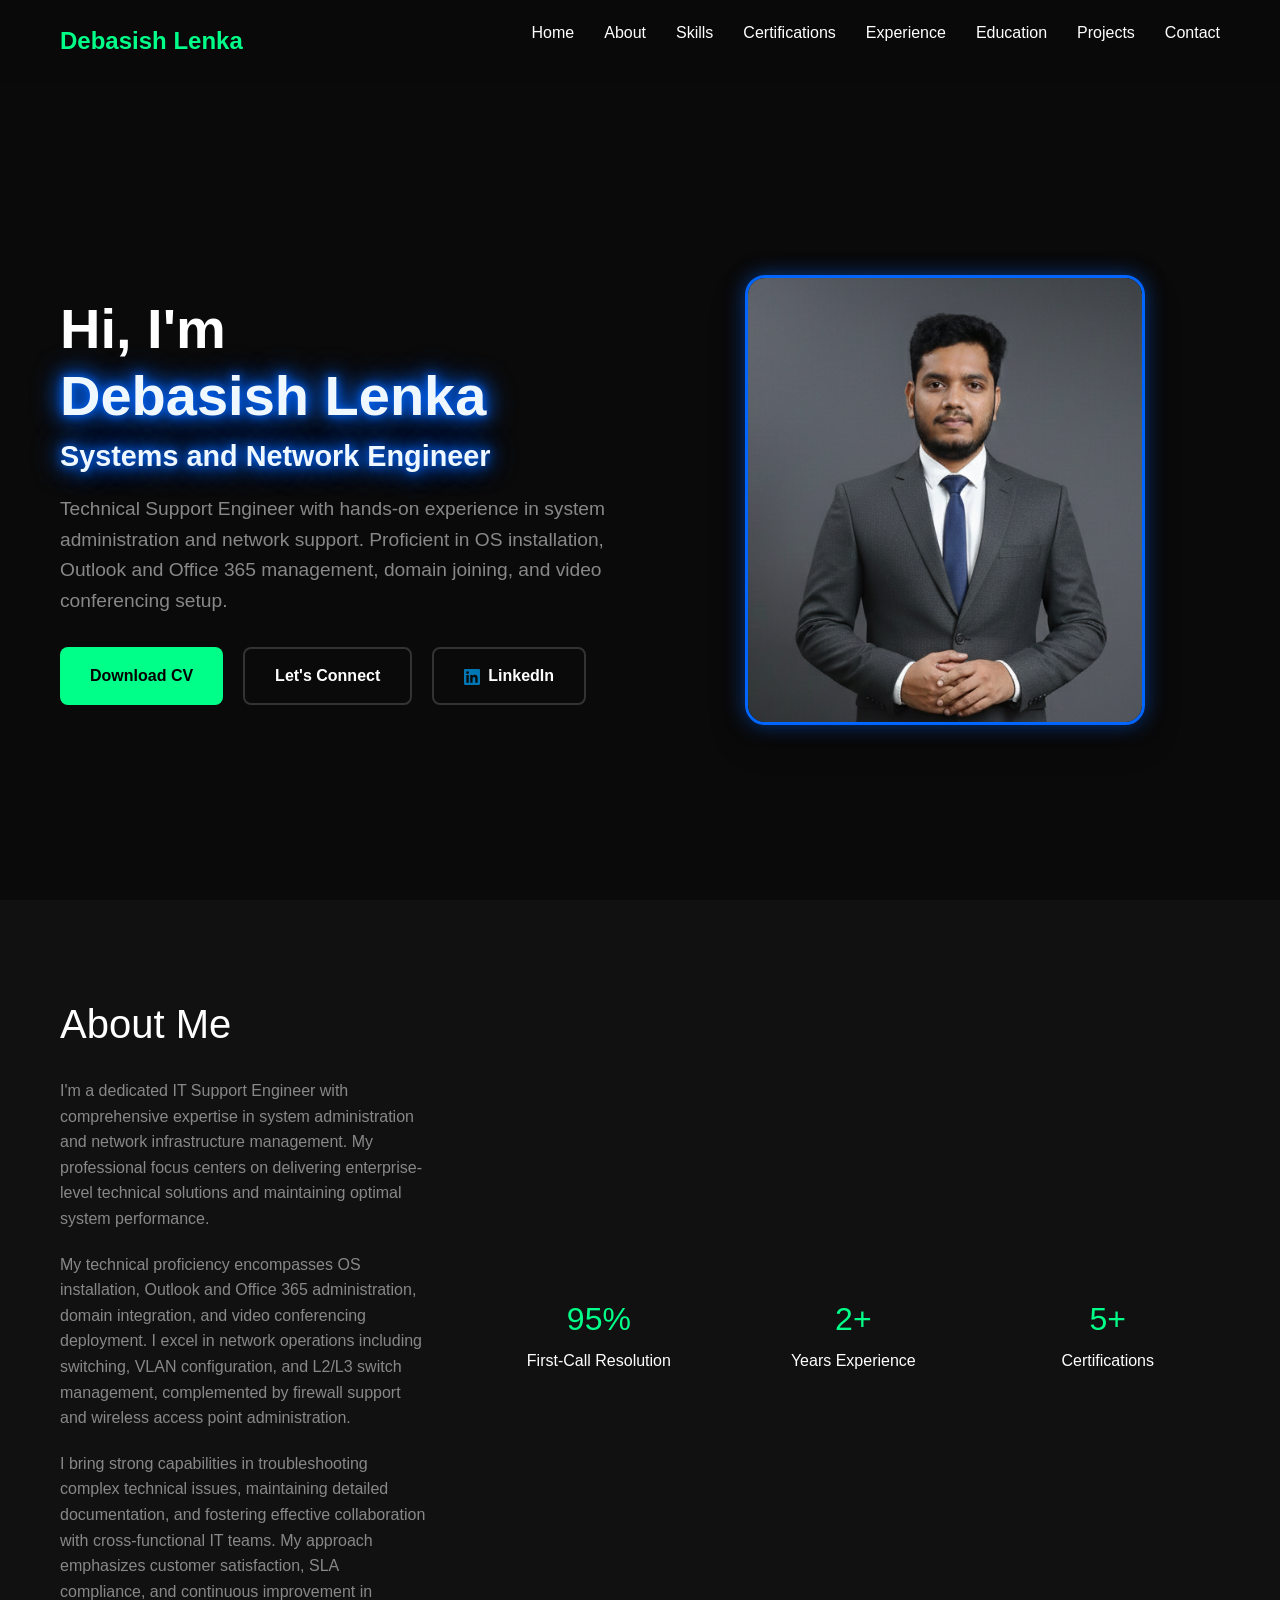
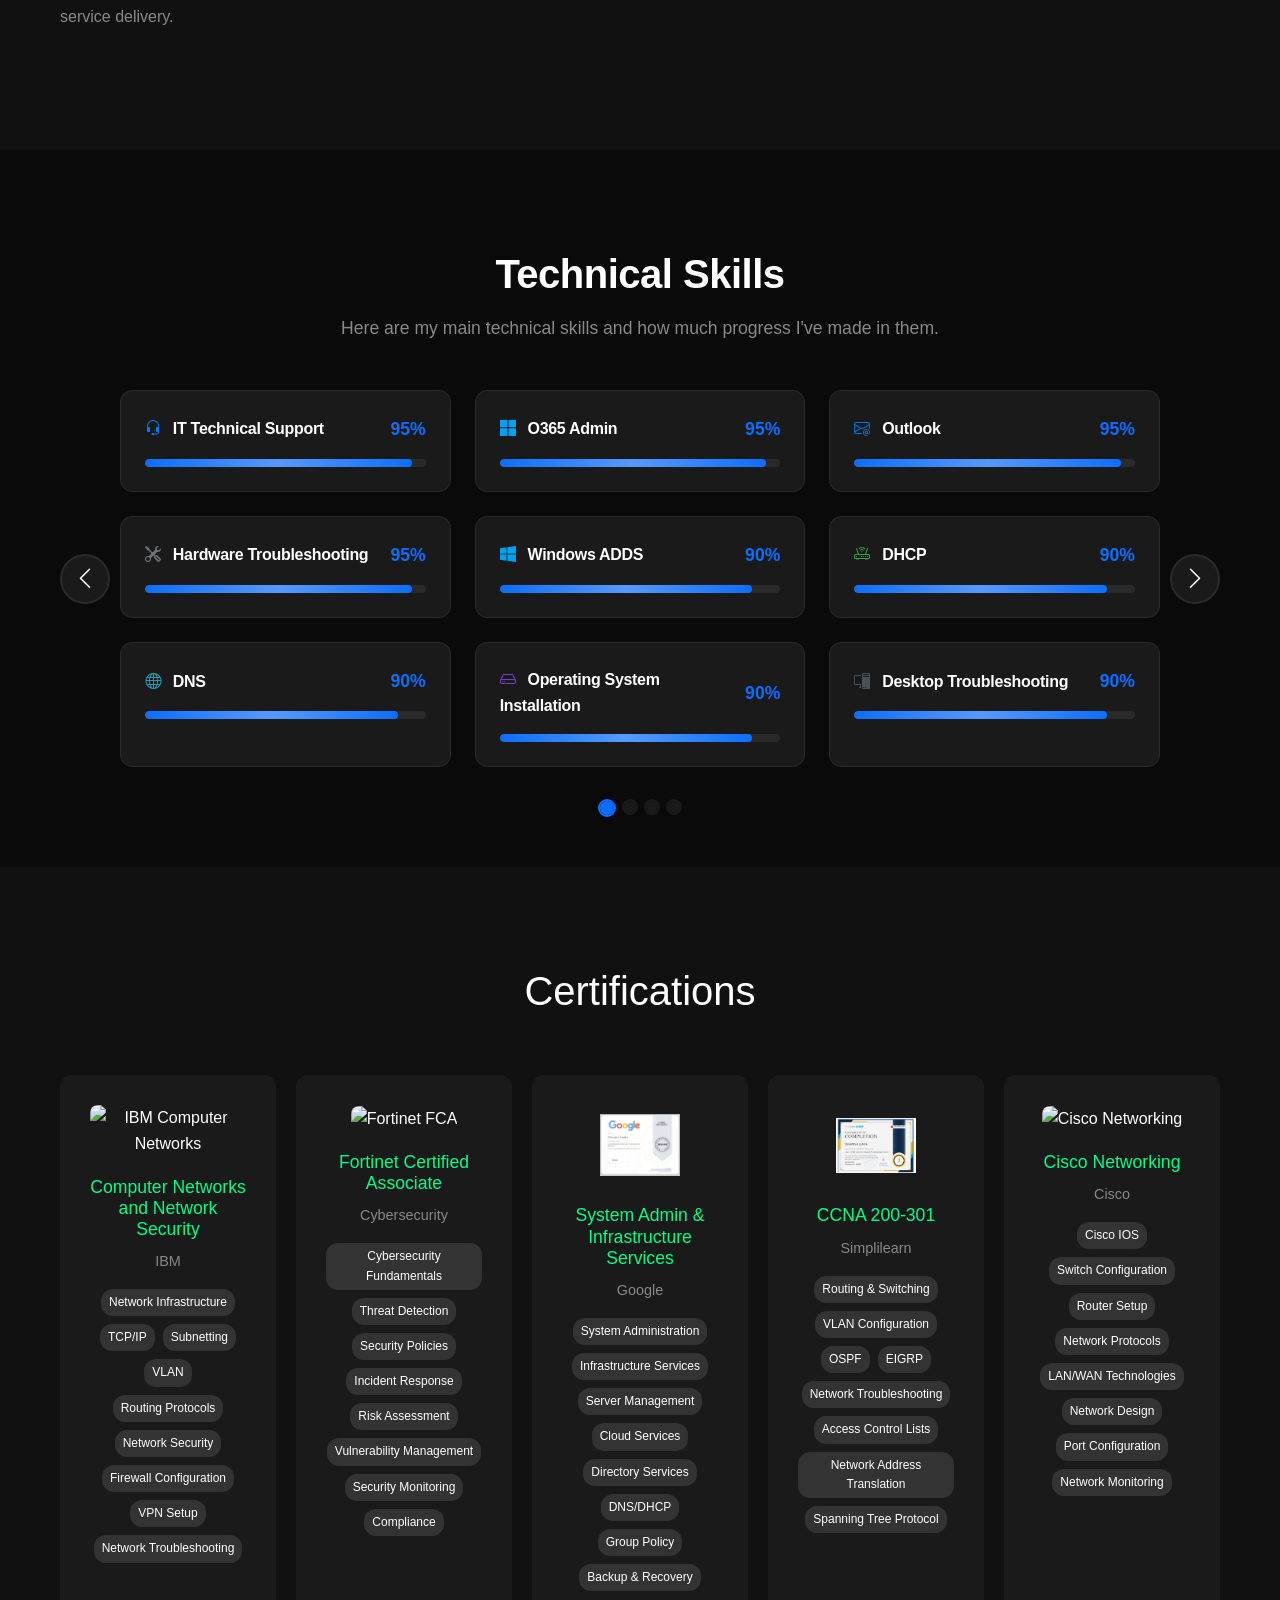
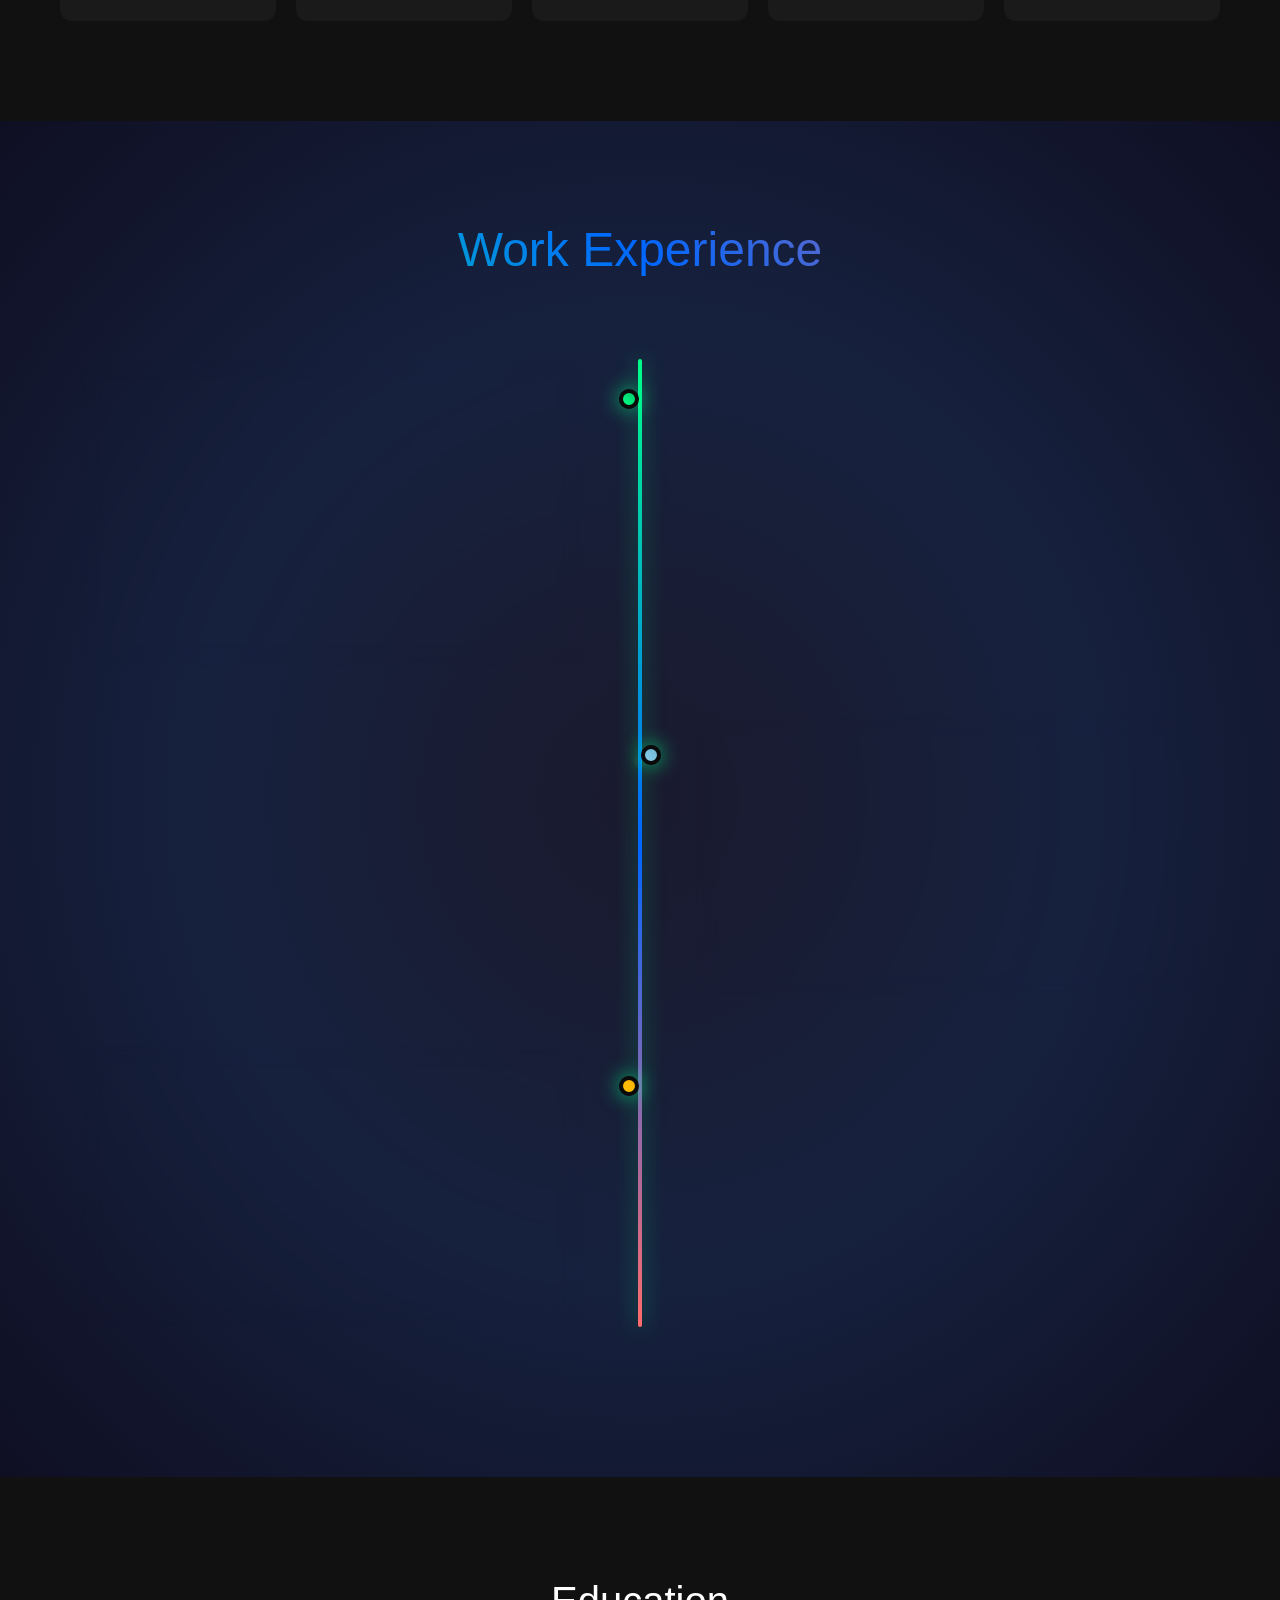
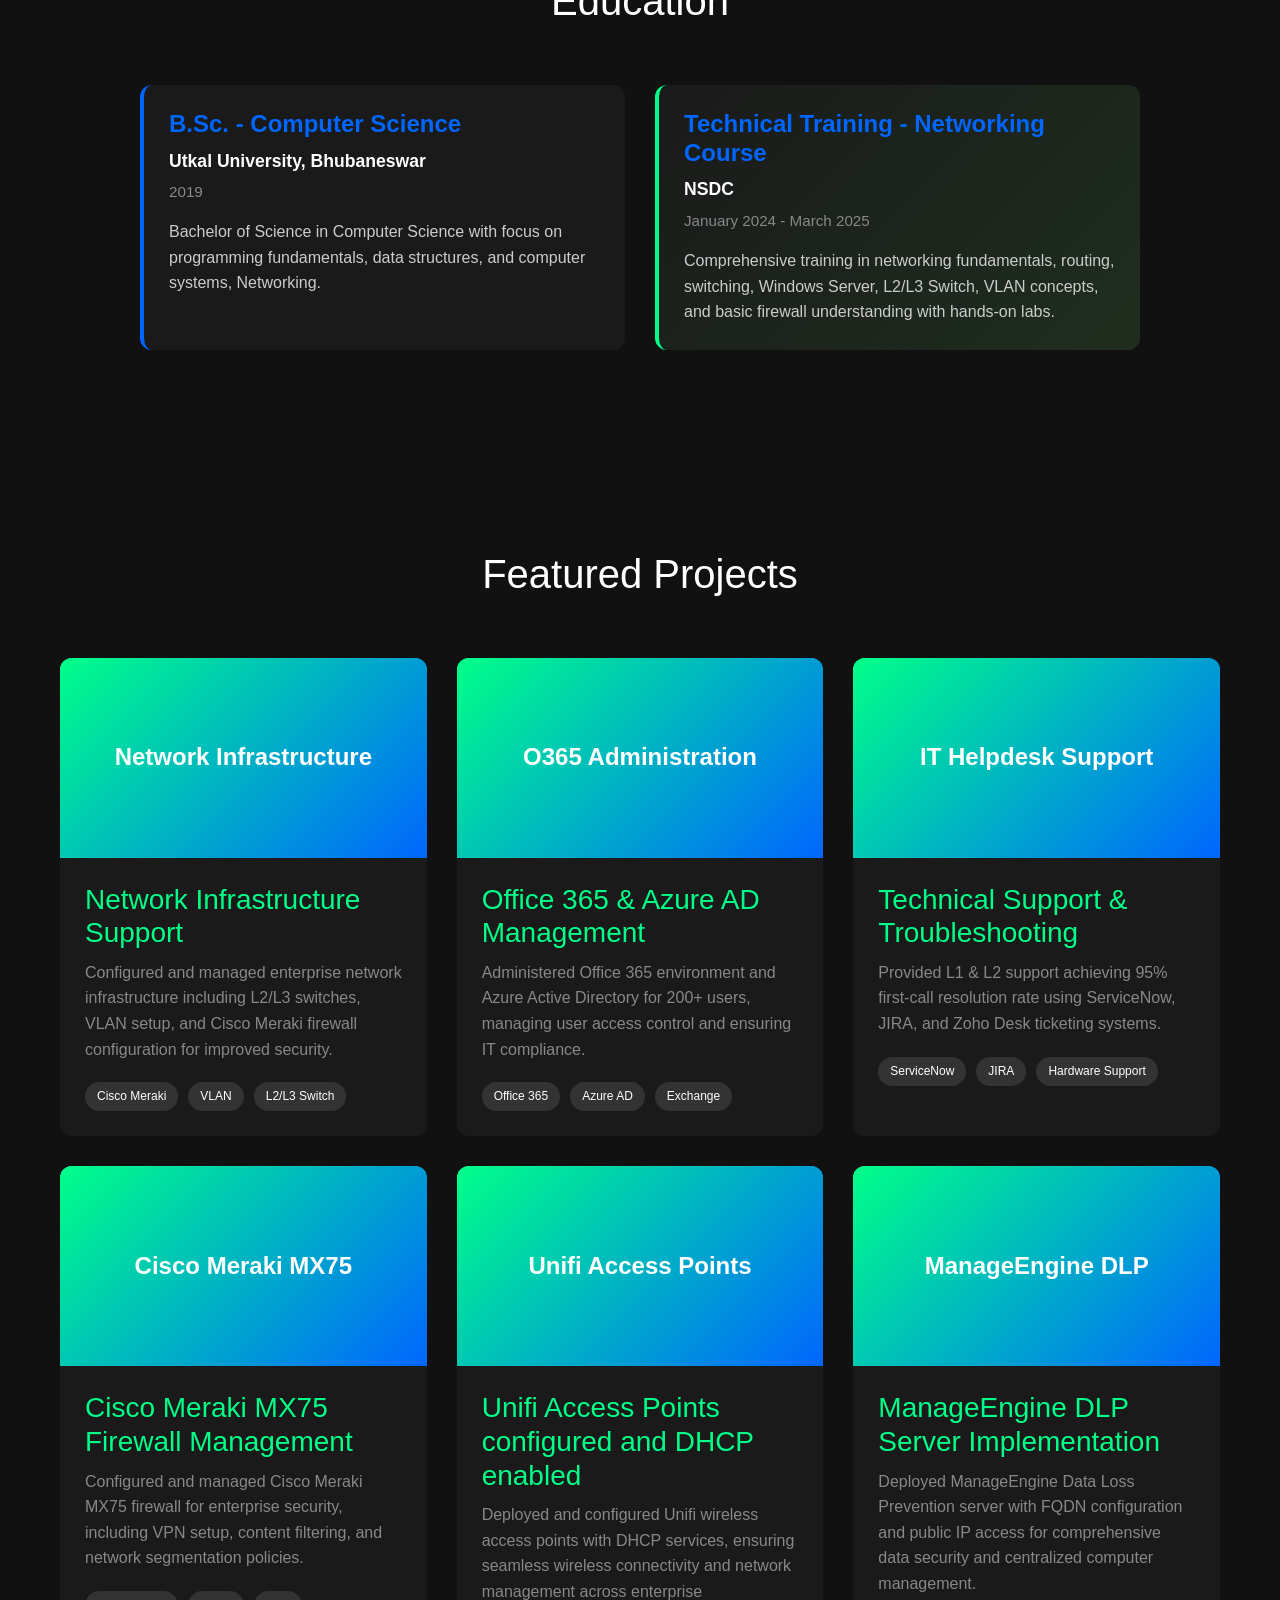
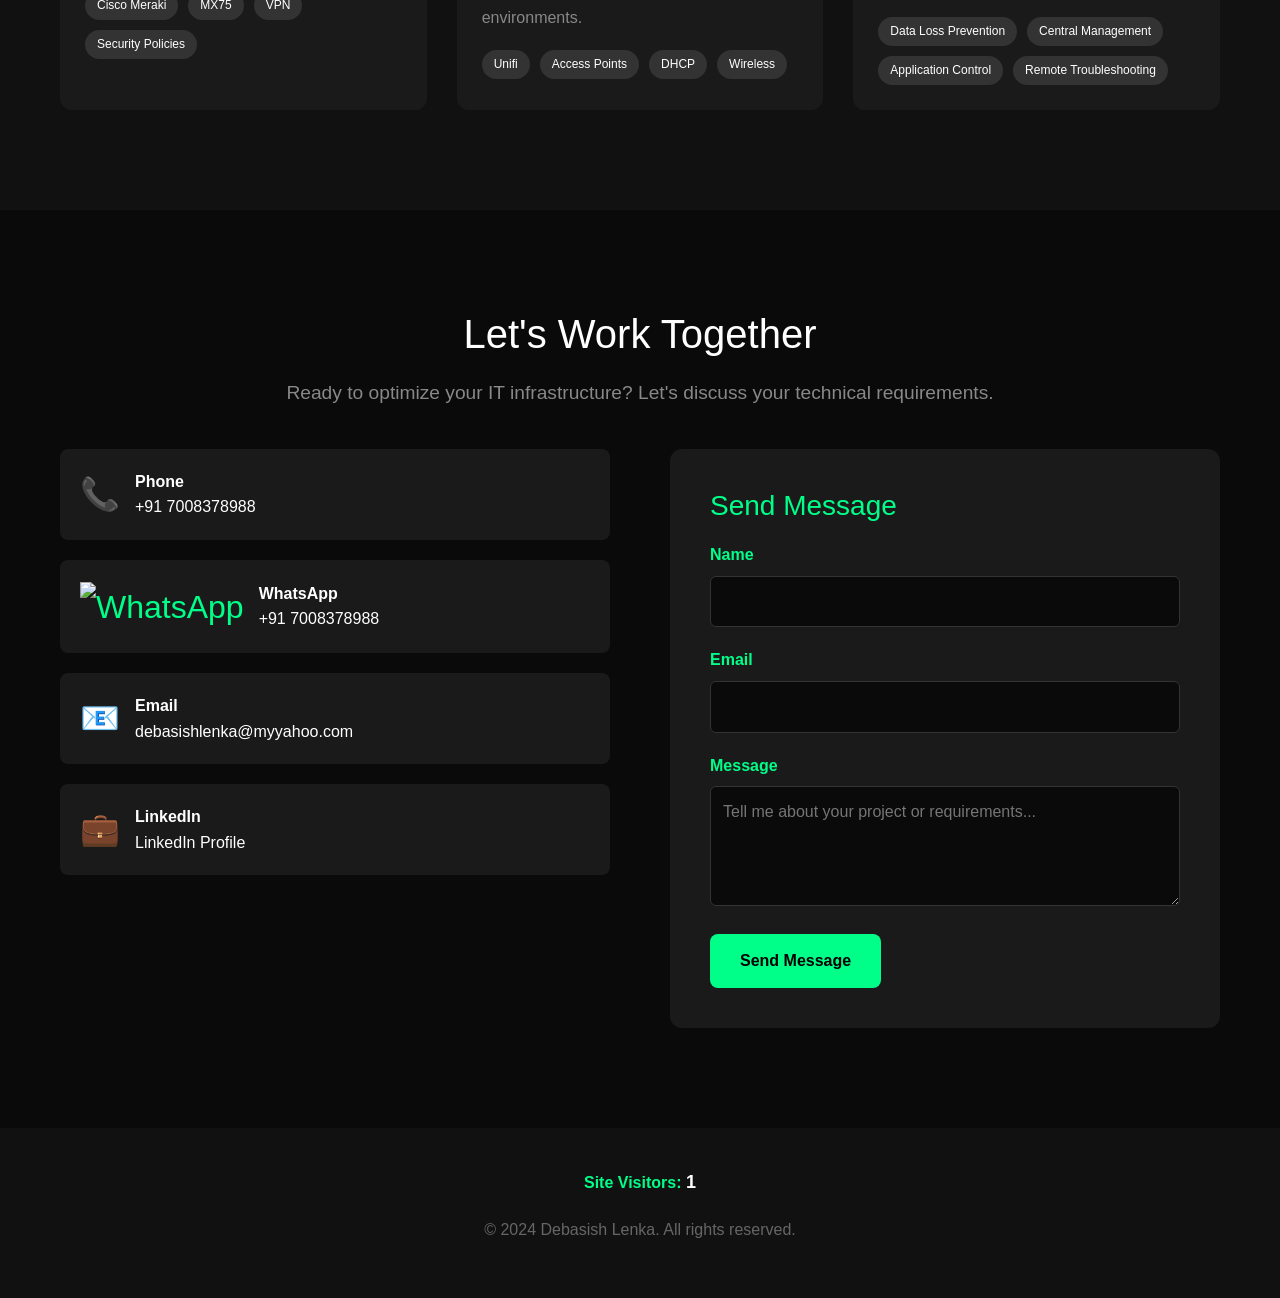
==== commit 49f1447c: "fix: update image paths in HTML" ====
--- a/index.html
+++ b/index.html
@@ -795,7 +795,7 @@
   <div class="container">
     <h2>Certifications</h2>
     <div class="cert-grid">
-      <div class="cert-card" onmouseenter="showCertPreview(this, 'images/certificates/Network Security_IBM.jpg')" onmouseleave="hideCertPreview()">
+      <div class="cert-card" onmouseenter="showCertPreview(this, 'images/certificates/network-security-ibm.jpg')" onmouseleave="hideCertPreview()">
         <div class="cert-image">
           <img src="images/certificates/Network Security_IBM.jpg" alt="IBM Computer Networks" oncontextmenu="return false;" ondragstart="return false;">
         </div>
@@ -813,7 +813,7 @@
           <span class="skill-tag">Network Troubleshooting</span>
         </div>
       </div>
-      <div class="cert-card" onmouseenter="showCertPreview(this, 'images/certificates/Fortinet Cybersecurity Certificate.png')" onmouseleave="hideCertPreview()">
+      <div class="cert-card" onmouseenter="showCertPreview(this, 'images/certificates/fortinet-cybersecurity.png')" onmouseleave="hideCertPreview()">
         <div class="cert-image">
           <img src="images/certificates/Fortinet Cybersecurity Certificate.png" alt="Fortinet FCA" oncontextmenu="return false;" ondragstart="return false;">
         </div>
@@ -830,9 +830,9 @@
           <span class="skill-tag">Compliance</span>
         </div>
       </div>
-      <div class="cert-card" onmouseenter="showCertPreview(this, 'images/certificates/Sys Admin - Google.jpg')" onmouseleave="hideCertPreview()">
+      <div class="cert-card" onmouseenter="showCertPreview(this, 'images/certificates/sys-admin-google.jpg')" onmouseleave="hideCertPreview()">
         <div class="cert-image">
-          <img src="images/certificates/Sys Admin - Google.jpg" alt="Google System Admin" oncontextmenu="return false;" ondragstart="return false;">
+          <img src="images/certificates/sys-admin-google.jpg" alt="Google System Admin" oncontextmenu="return false;" ondragstart="return false;">
         </div>
         <h3>System Admin & Infrastructure Services</h3>
         <p>Google</p>
@@ -864,7 +864,7 @@
           <span class="skill-tag">Spanning Tree Protocol</span>
         </div>
       </div>
-      <div class="cert-card" onmouseenter="showCertPreview(this, 'images/certificates/Cisco Networking .png')" onmouseleave="hideCertPreview()">
+      <div class="cert-card" onmouseenter="showCertPreview(this, 'images/certificates/cisco-networking.png')" onmouseleave="hideCertPreview()">
         <div class="cert-image">
           <img src="images/certificates/Cisco Networking .png" alt="Cisco Networking" oncontextmenu="return false;" ondragstart="return false;">
         </div>
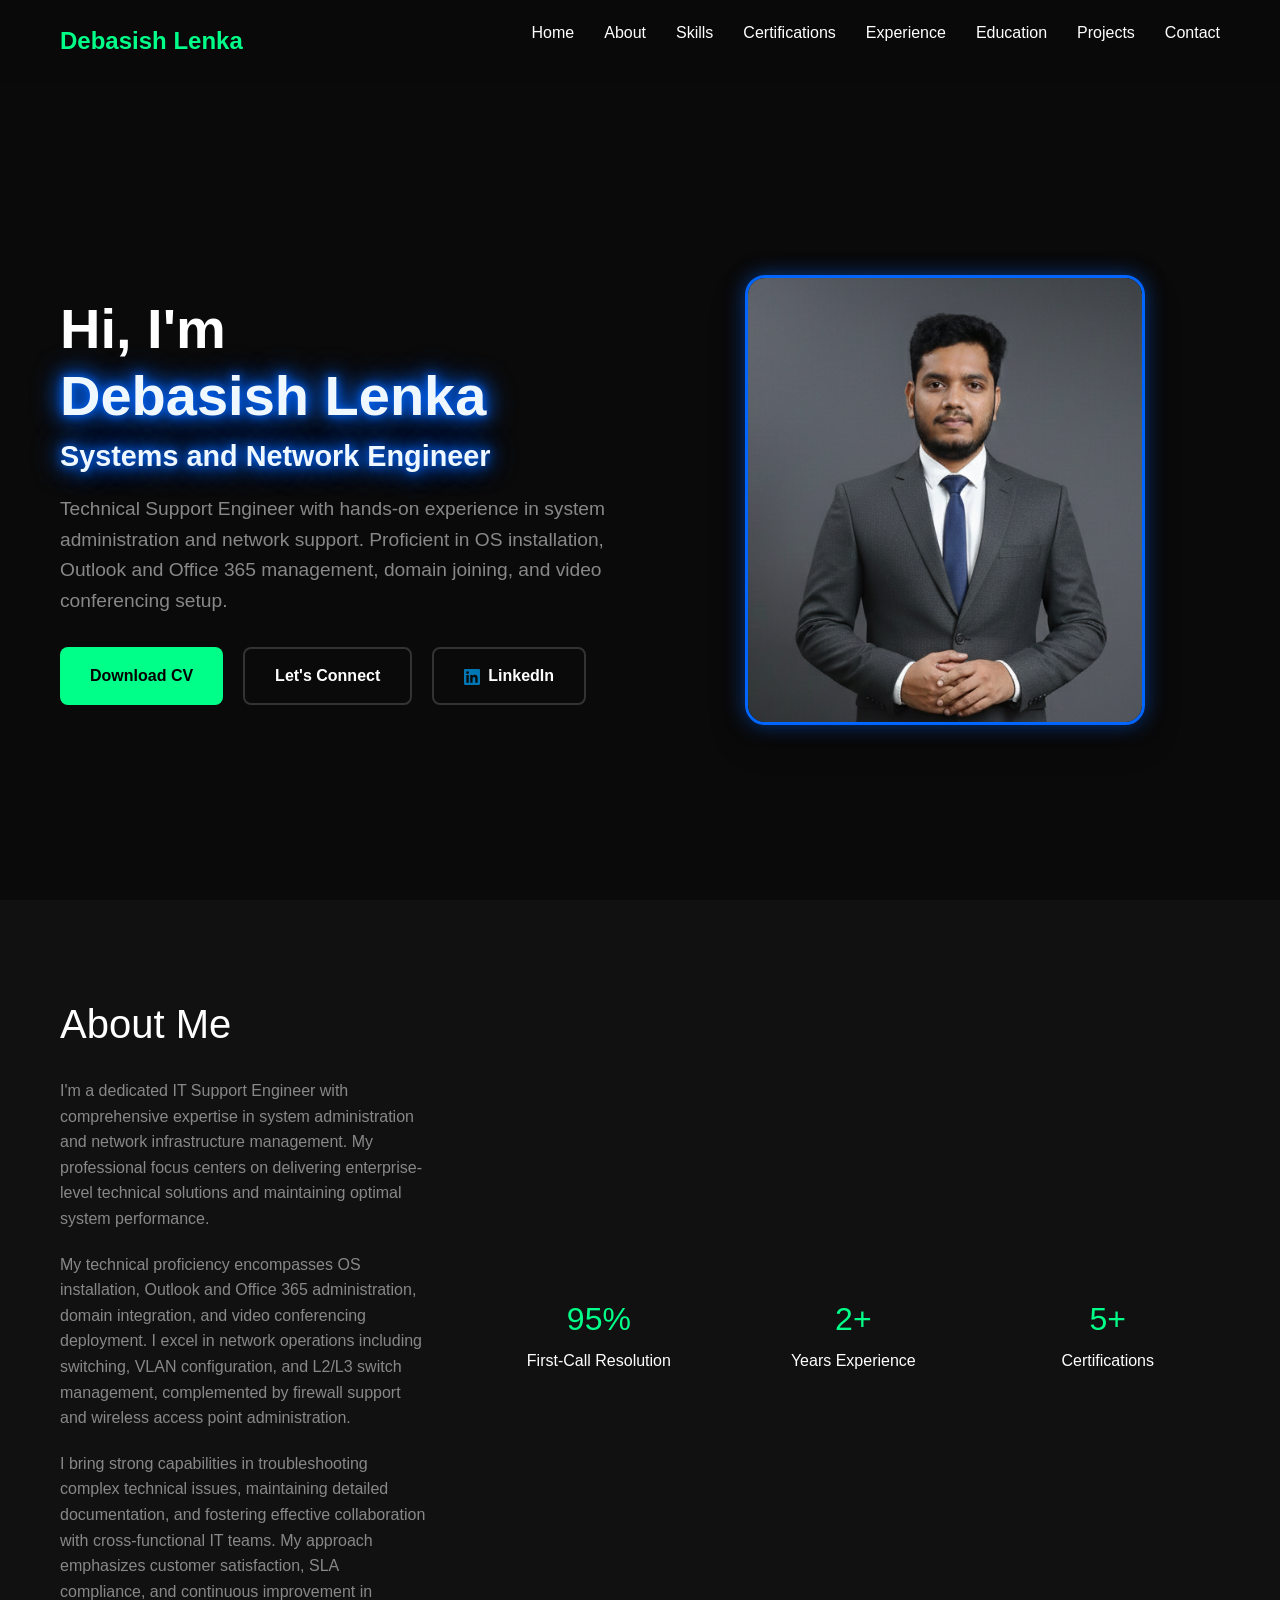
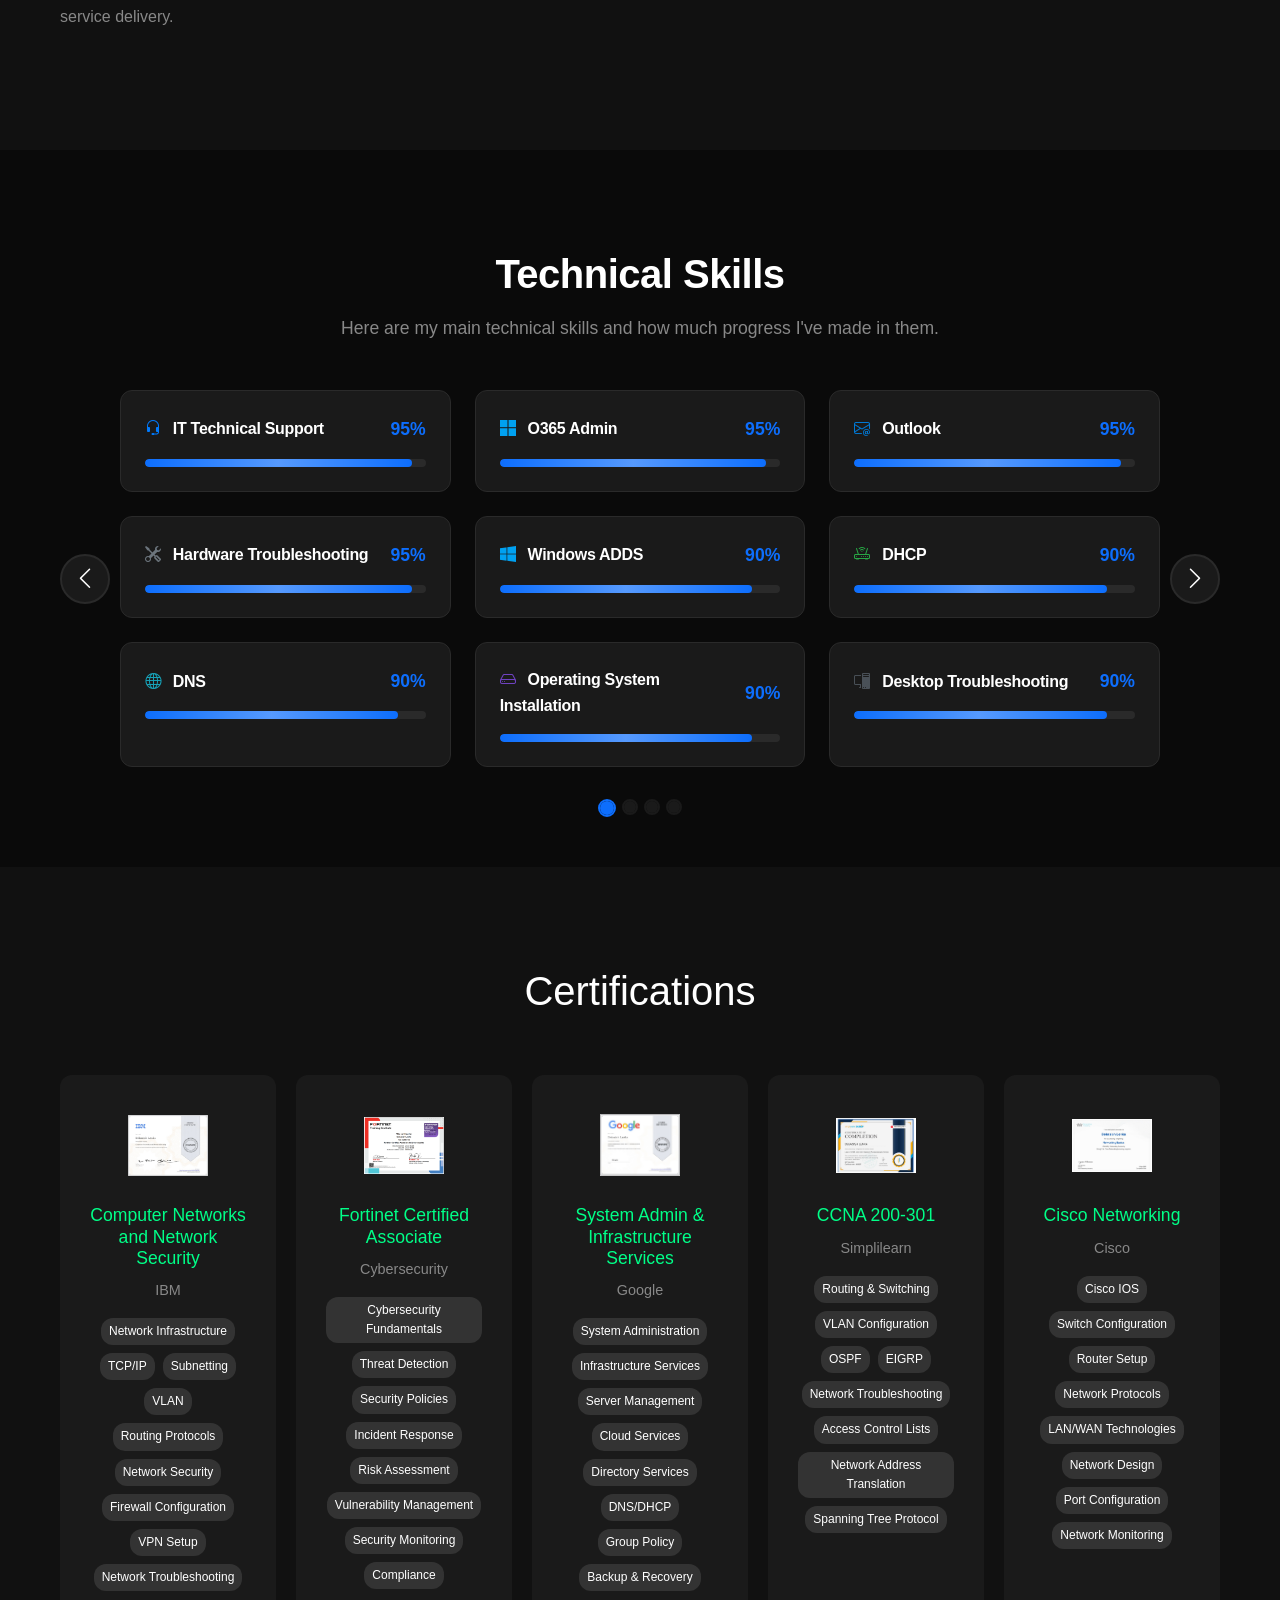
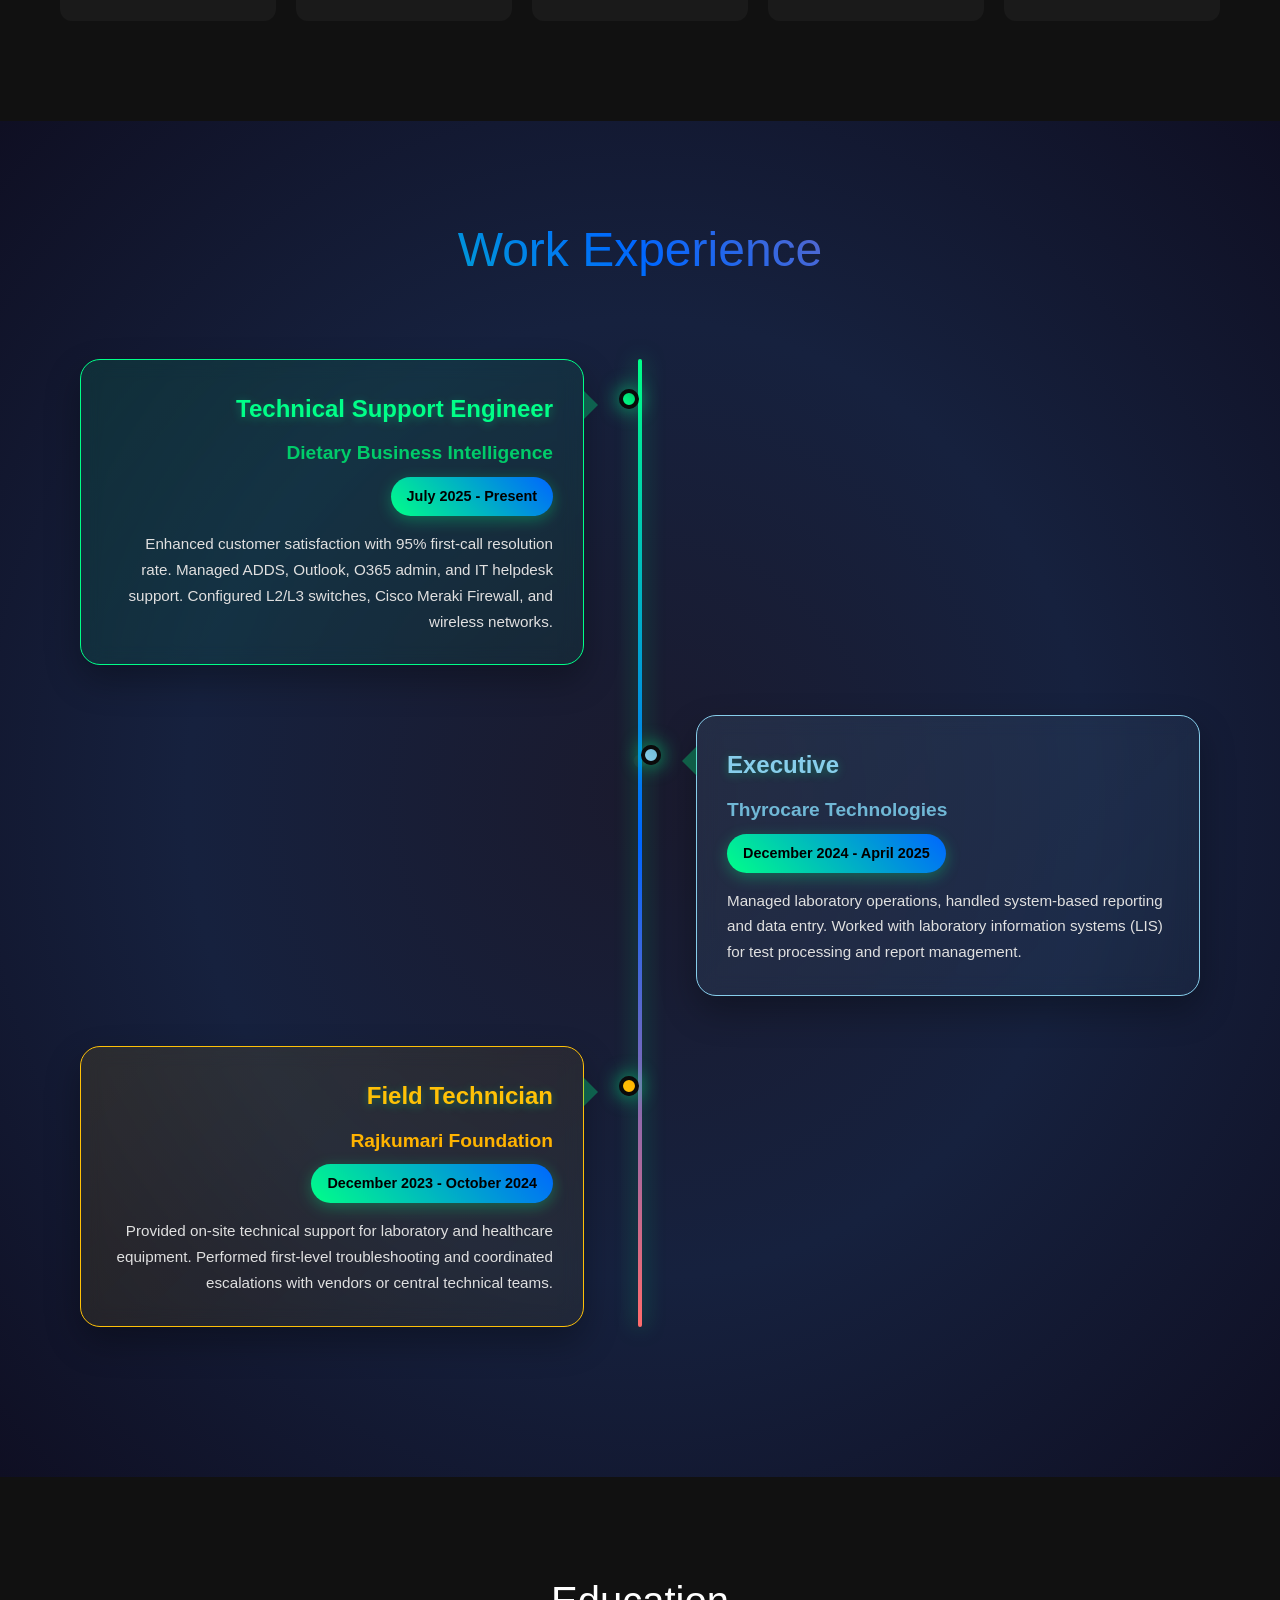
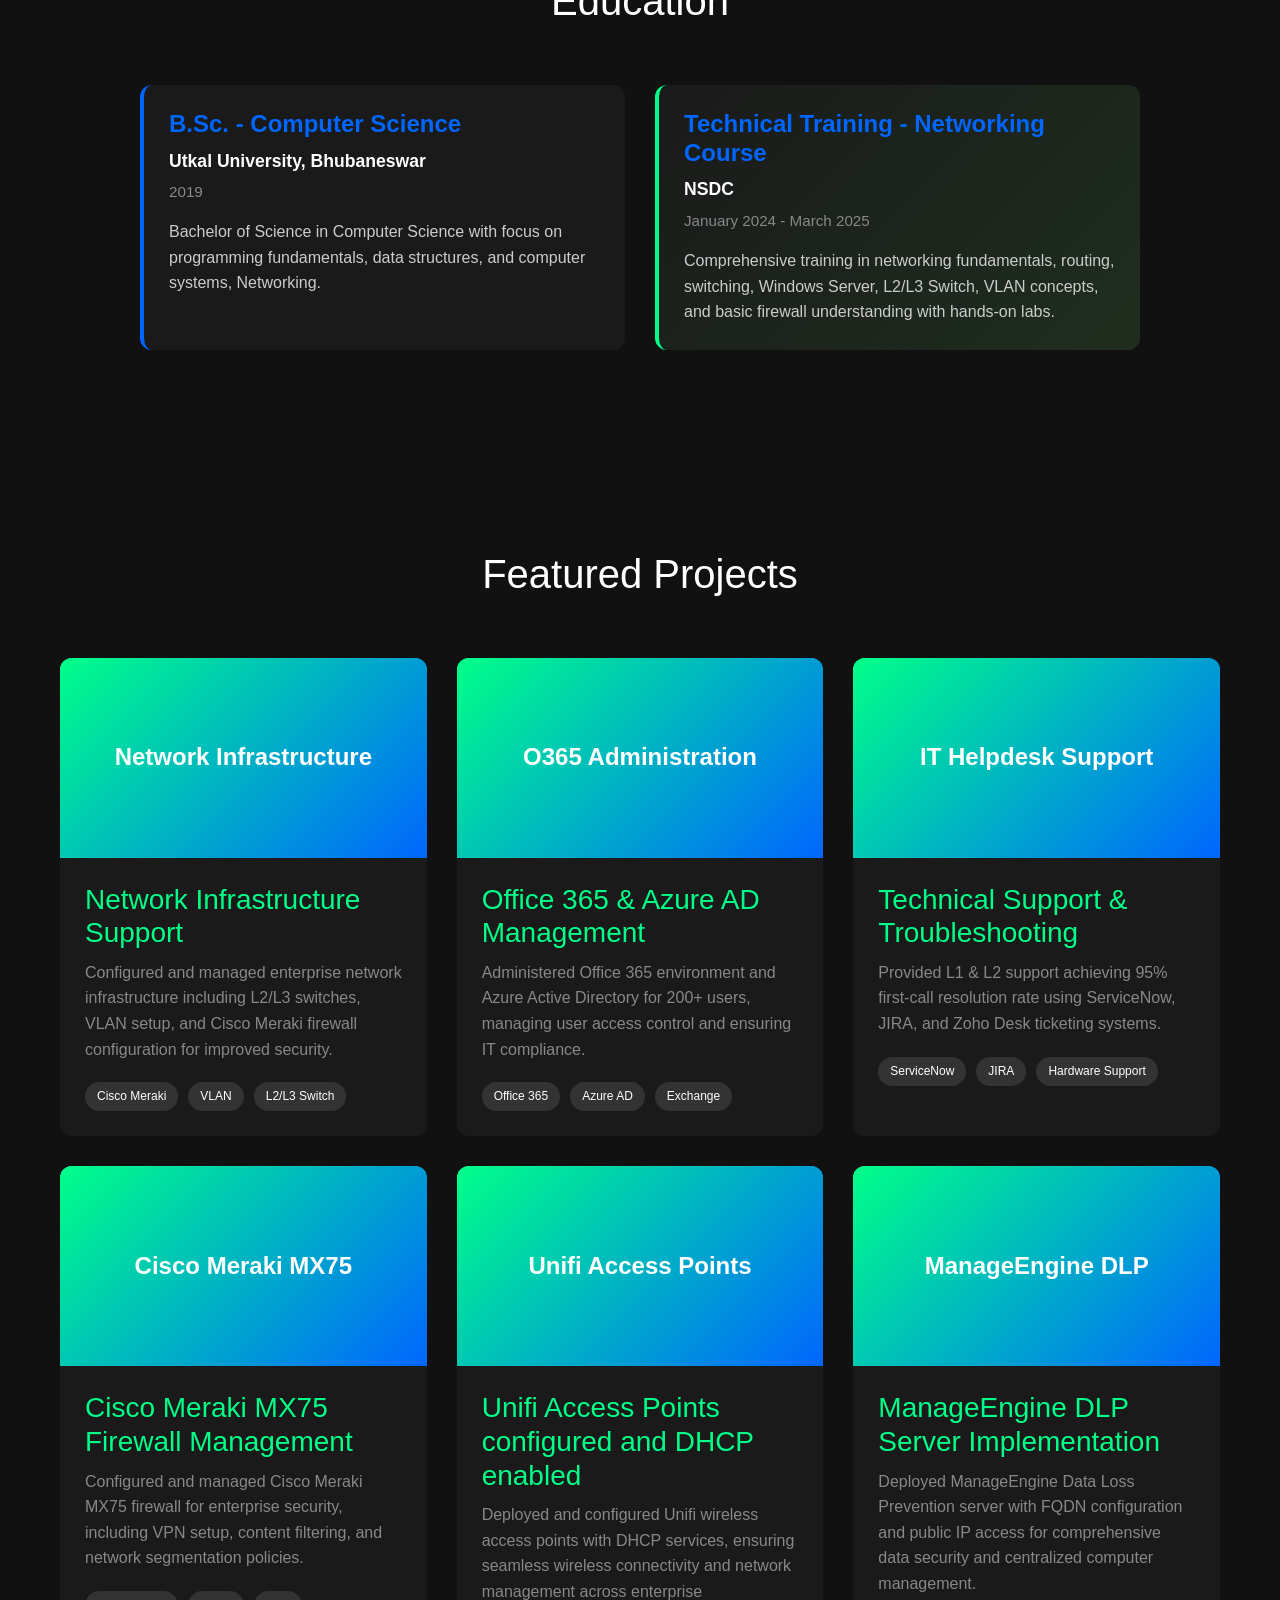
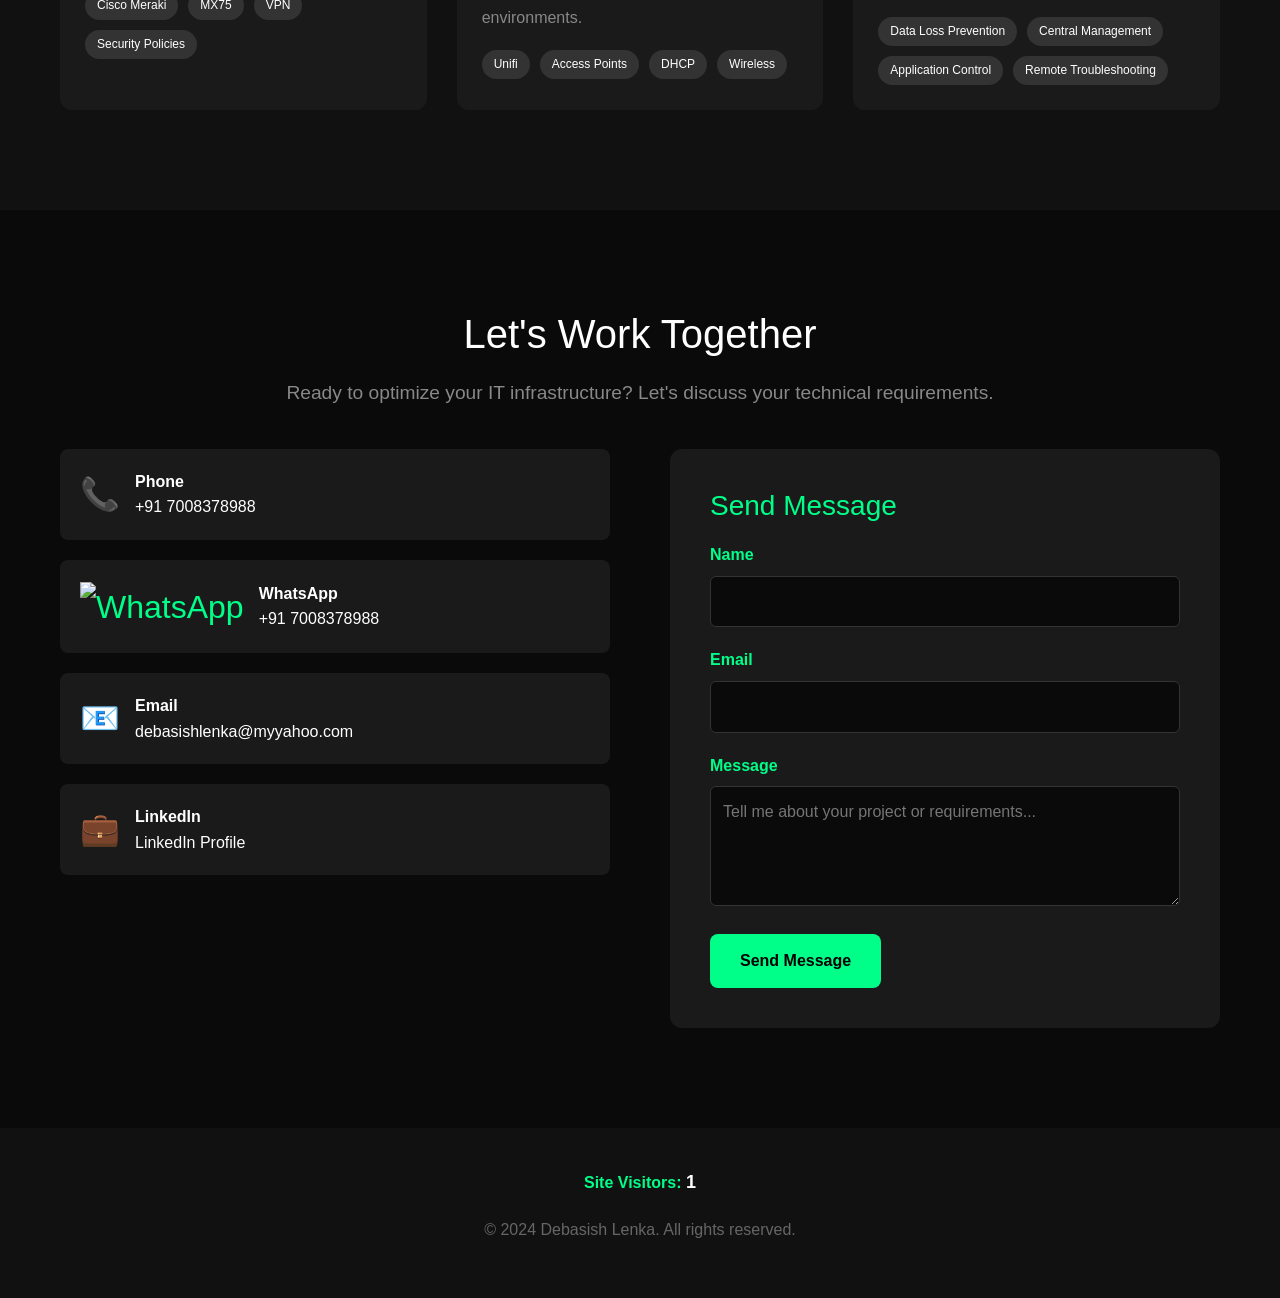
==== commit cd9306d1: "certificate name fixed" ====
--- a/index.html
+++ b/index.html
@@ -797,7 +797,7 @@
     <div class="cert-grid">
       <div class="cert-card" onmouseenter="showCertPreview(this, 'images/certificates/network-security-ibm.jpg')" onmouseleave="hideCertPreview()">
         <div class="cert-image">
-          <img src="images/certificates/Network Security_IBM.jpg" alt="IBM Computer Networks" oncontextmenu="return false;" ondragstart="return false;">
+          <img src="images/certificates/network-security-ibm.jpg" alt="IBM Computer Networks" oncontextmenu="return false;" ondragstart="return false;">
         </div>
         <h3>Computer Networks and Network Security</h3>
         <p>IBM</p>
@@ -815,7 +815,7 @@
       </div>
       <div class="cert-card" onmouseenter="showCertPreview(this, 'images/certificates/fortinet-cybersecurity.png')" onmouseleave="hideCertPreview()">
         <div class="cert-image">
-          <img src="images/certificates/Fortinet Cybersecurity Certificate.png" alt="Fortinet FCA" oncontextmenu="return false;" ondragstart="return false;">
+          <img src="images/certificates/fortinet-cybersecurity.png" alt="Fortinet FCA" oncontextmenu="return false;" ondragstart="return false;">
         </div>
         <h3>Fortinet Certified Associate</h3>
         <p>Cybersecurity</p>
@@ -866,7 +866,7 @@
       </div>
       <div class="cert-card" onmouseenter="showCertPreview(this, 'images/certificates/cisco-networking.png')" onmouseleave="hideCertPreview()">
         <div class="cert-image">
-          <img src="images/certificates/Cisco Networking .png" alt="Cisco Networking" oncontextmenu="return false;" ondragstart="return false;">
+          <img src="images/certificates/cisco-networking.png" alt="Cisco Networking" oncontextmenu="return false;" ondragstart="return false;">
         </div>
         <h3>Cisco Networking</h3>
         <p>Cisco</p>
@@ -1282,4 +1282,4 @@
 <script src="https://cdn.jsdelivr.net/npm/bootstrap@5.3.2/dist/js/bootstrap.bundle.min.js"></script>
 
 </body>
-</html>+</html>
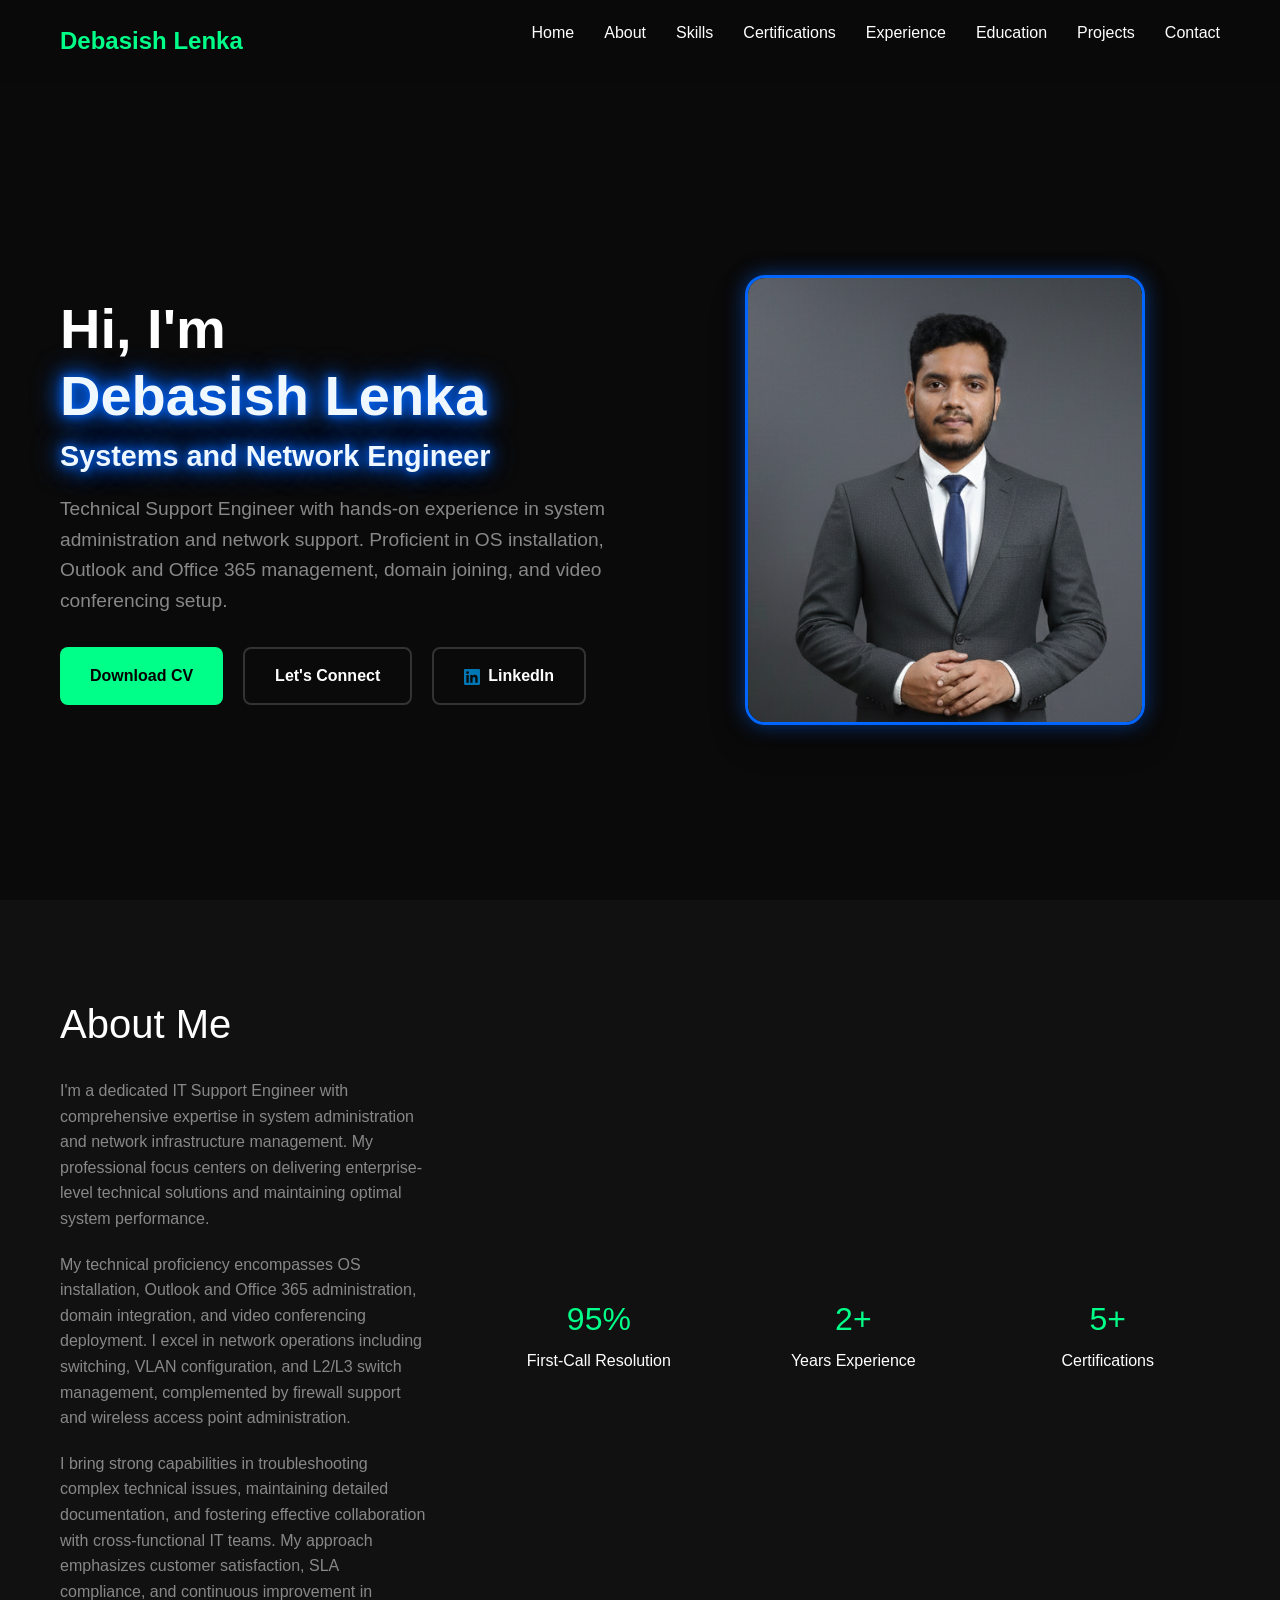
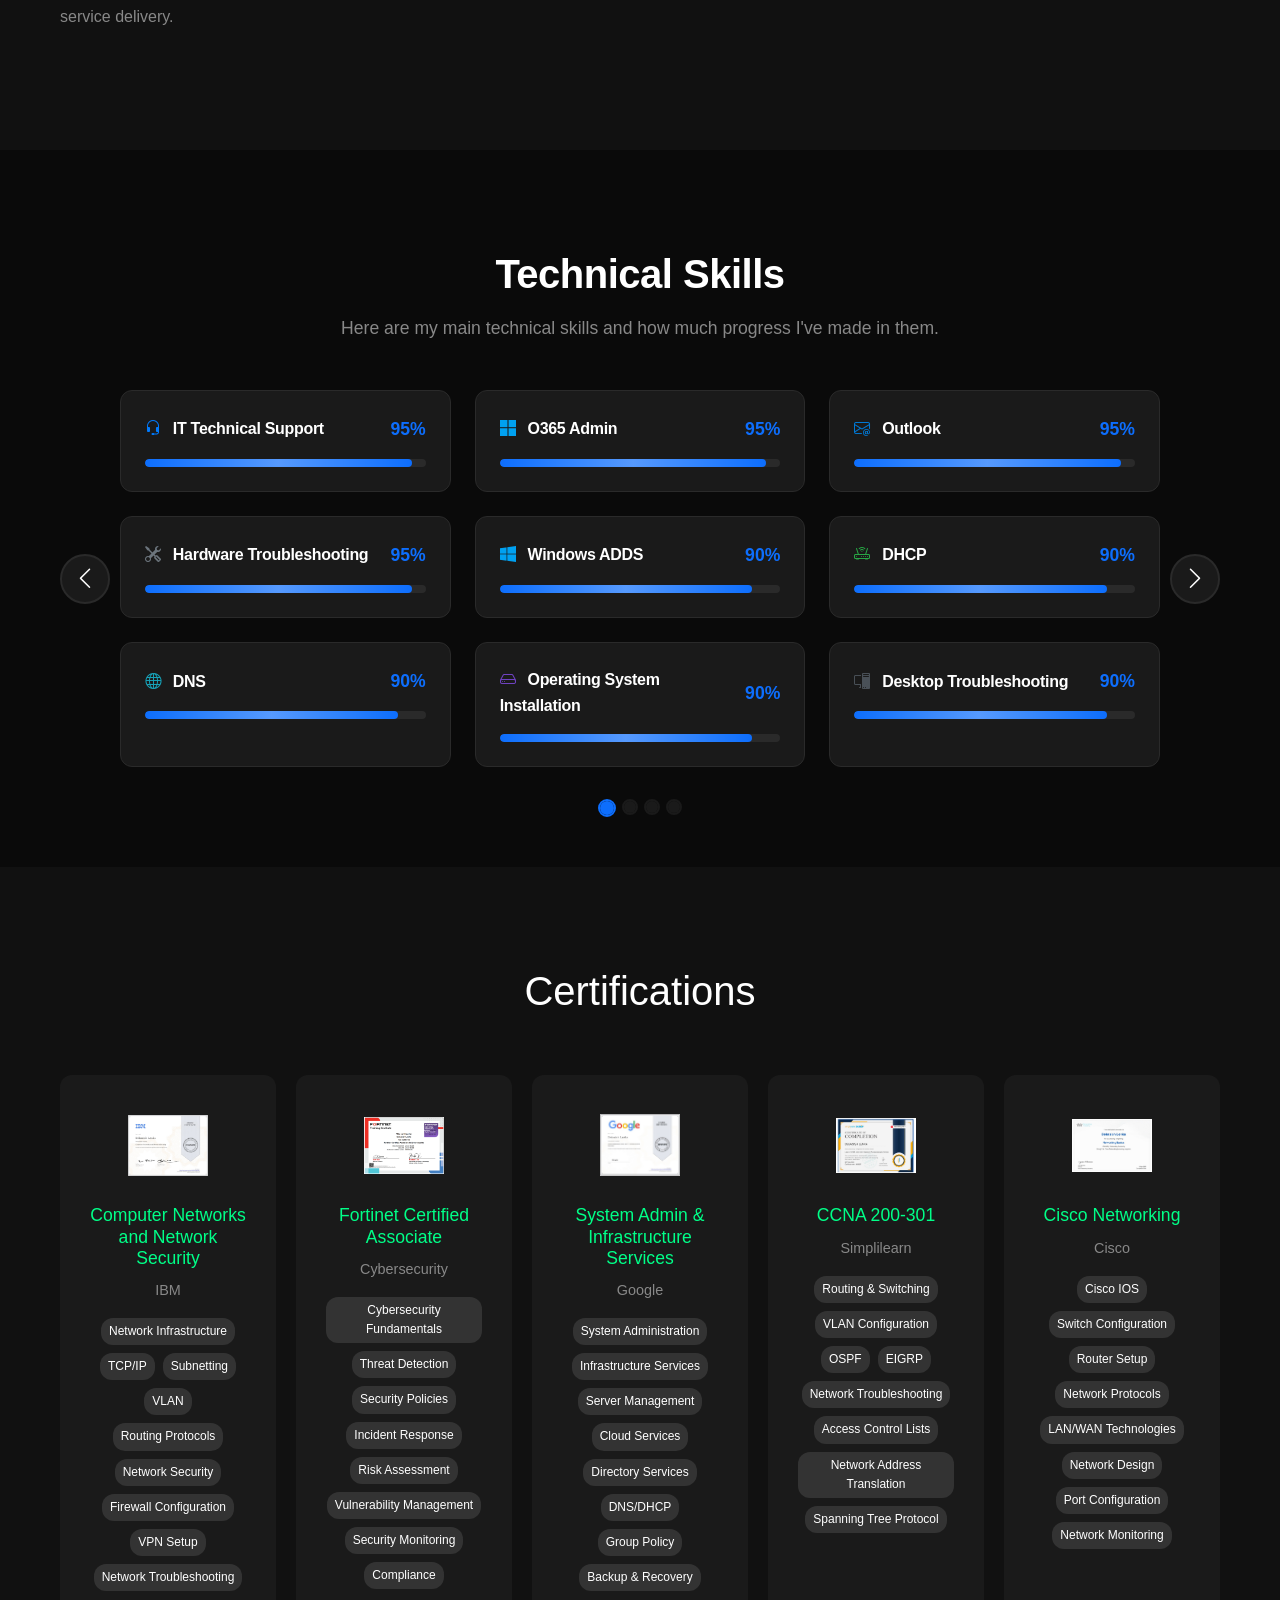
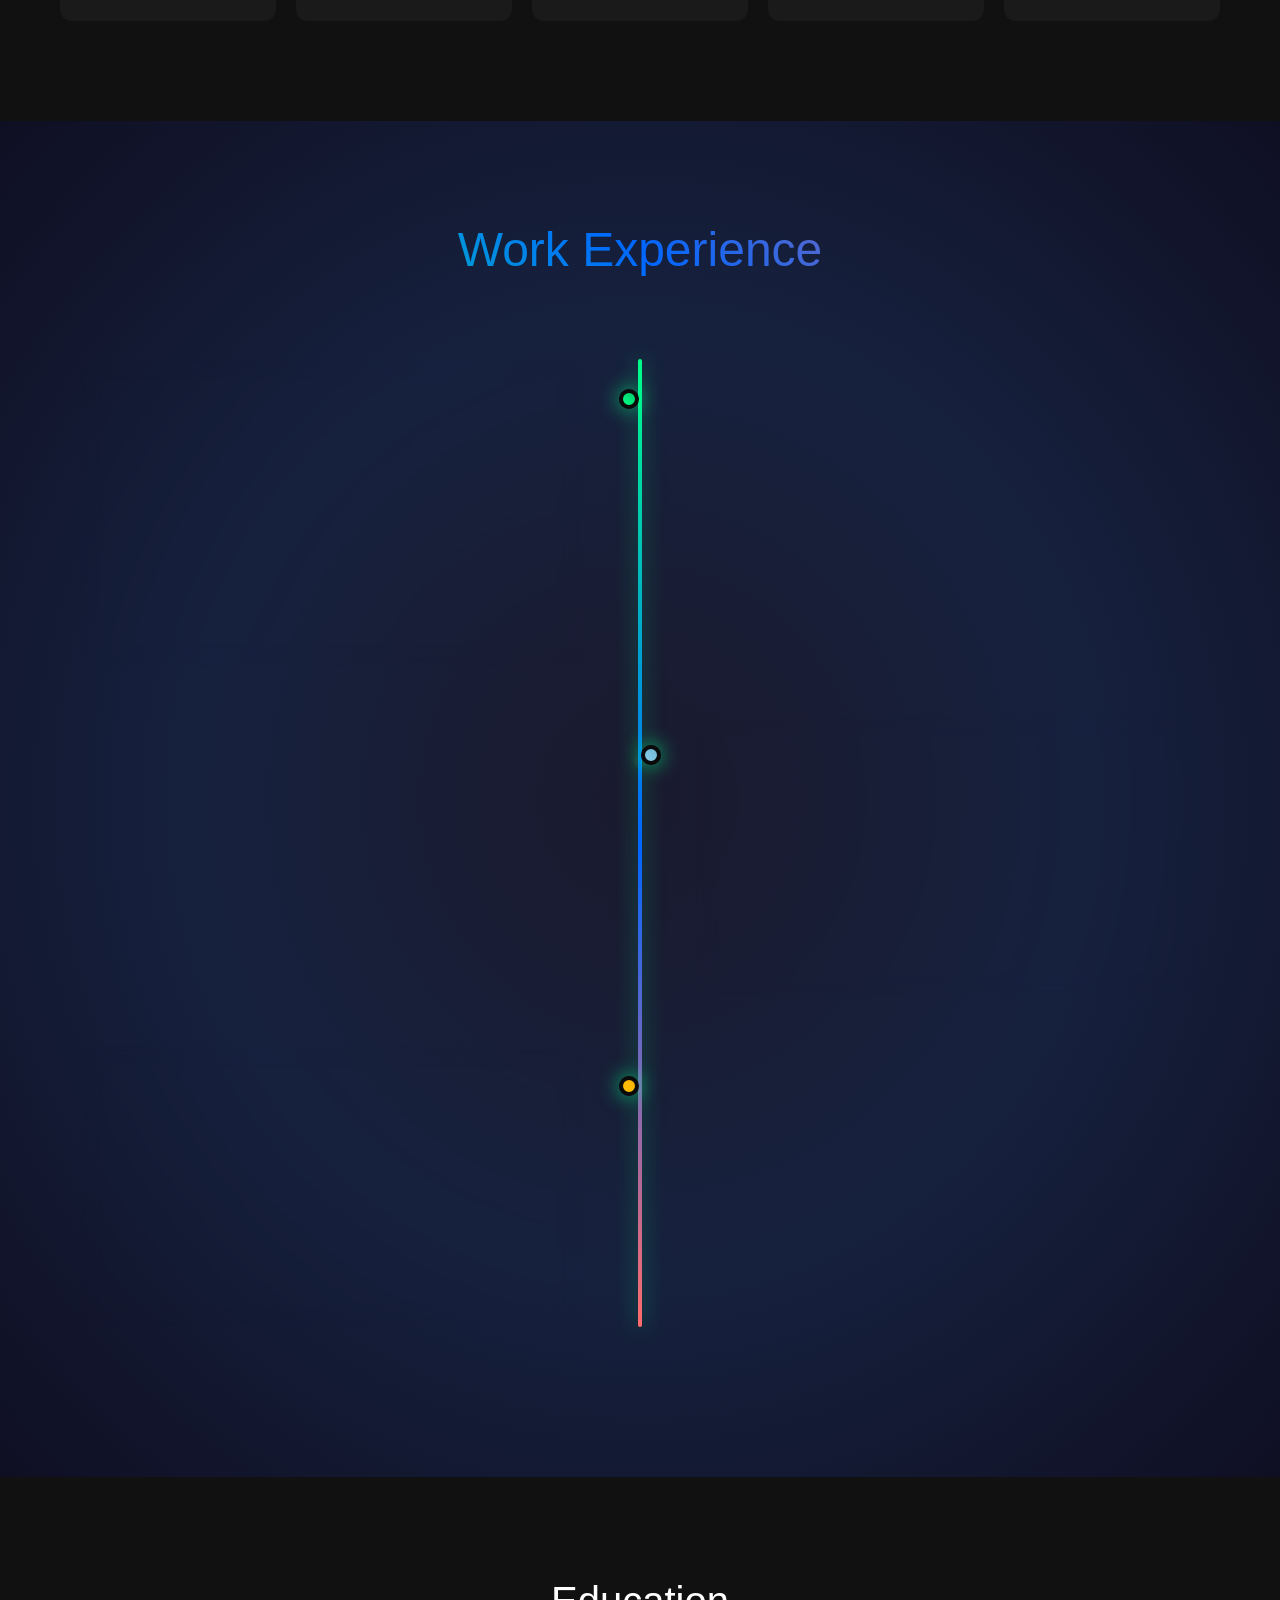
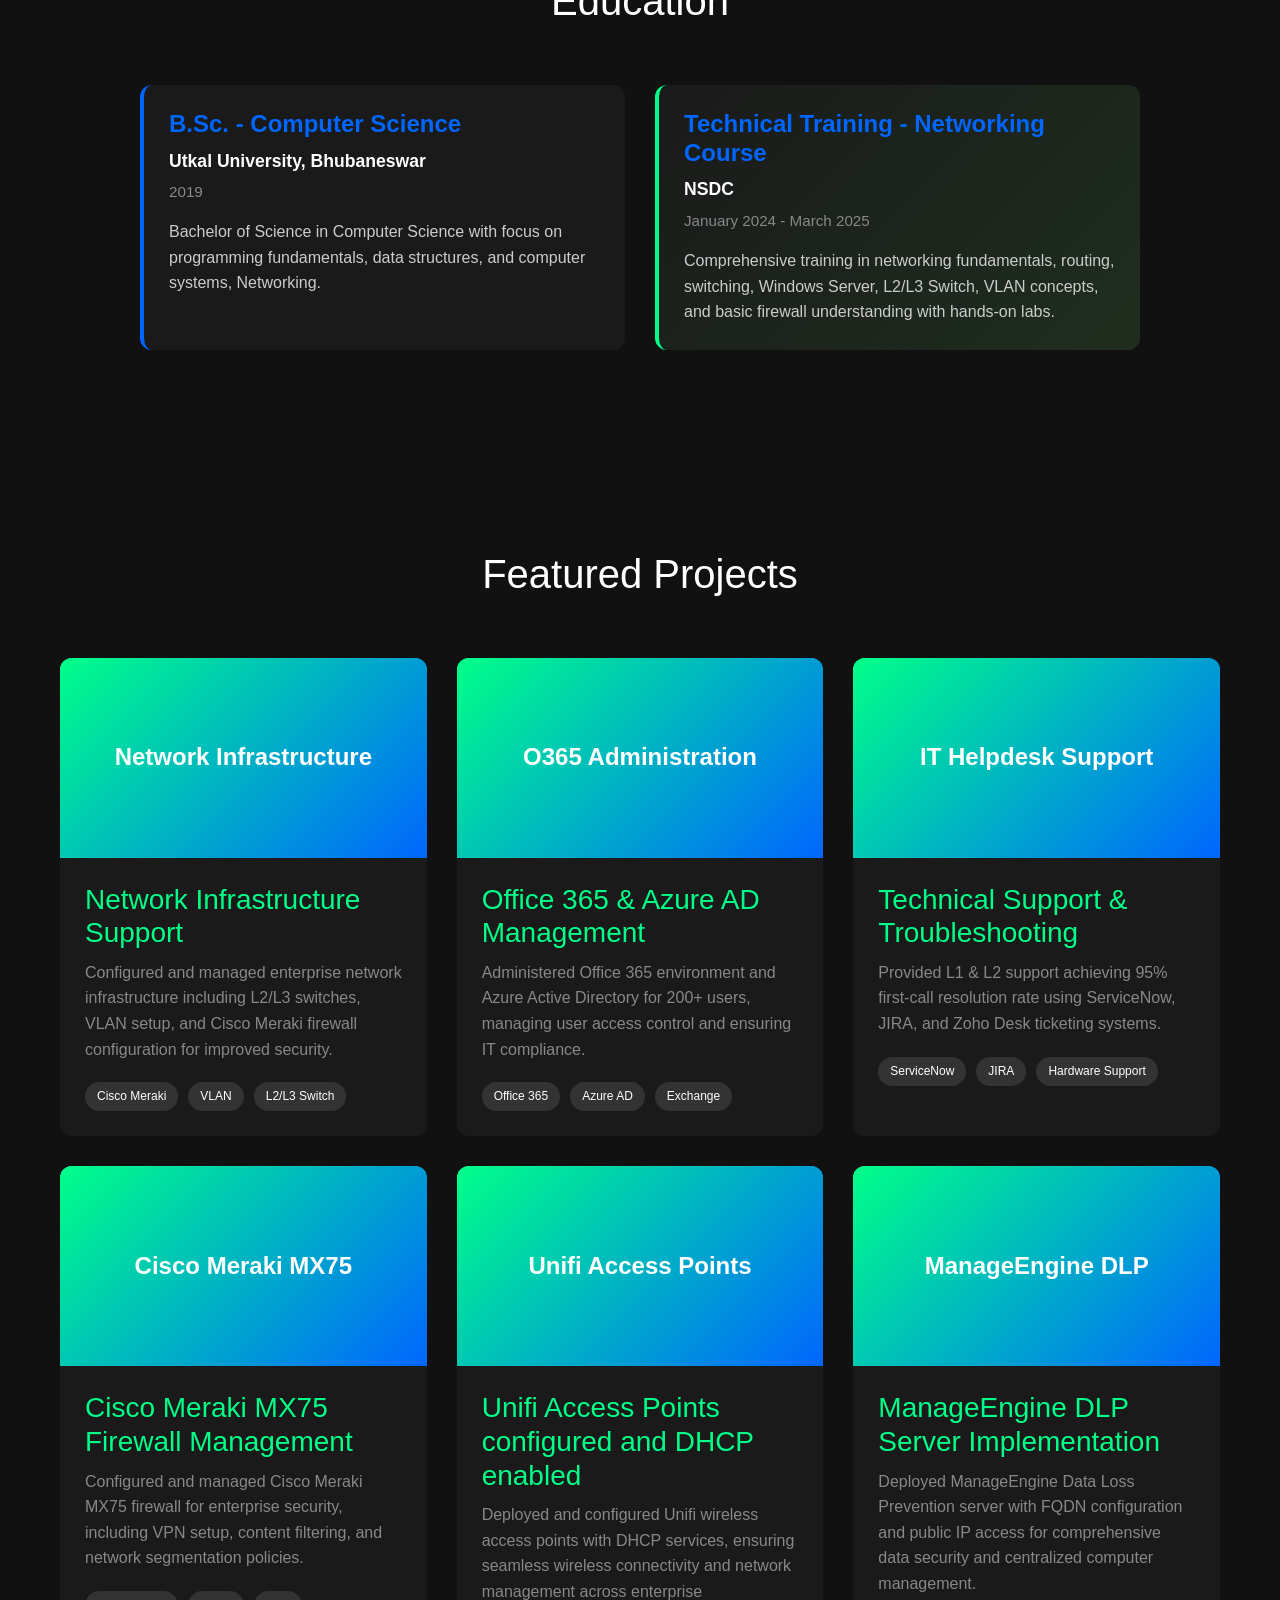
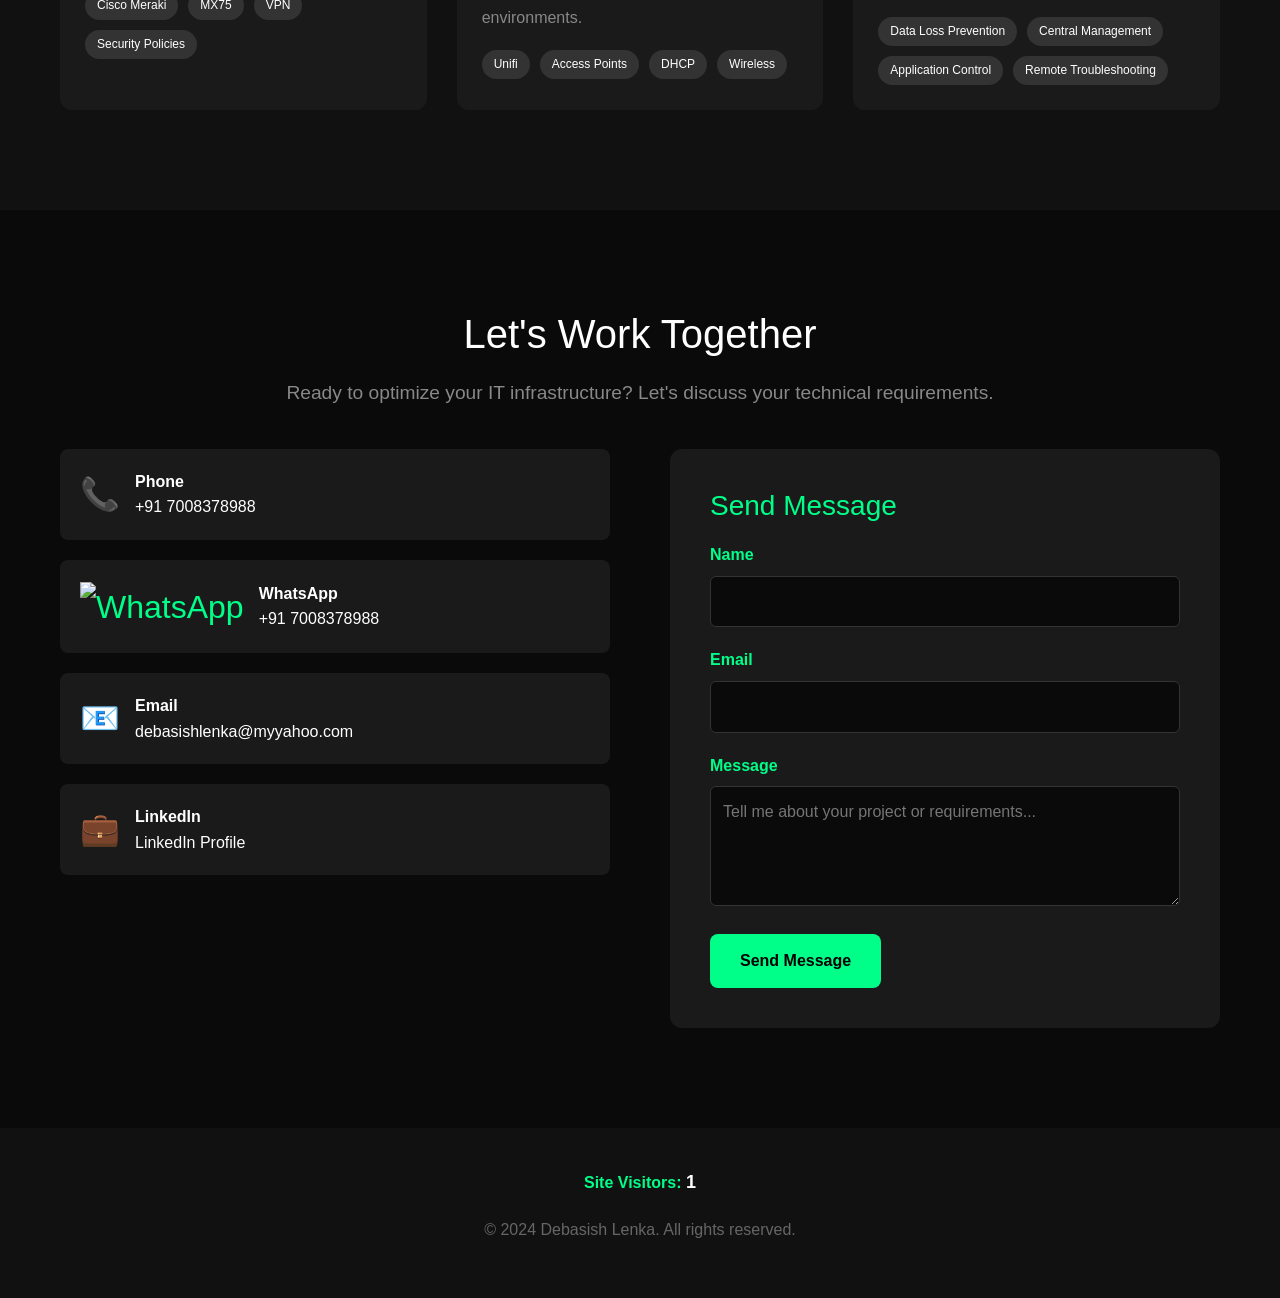
==== commit eec22f58: "right click enabled" ====
--- a/index.html
+++ b/index.html
@@ -797,7 +797,7 @@
     <div class="cert-grid">
       <div class="cert-card" onmouseenter="showCertPreview(this, 'images/certificates/network-security-ibm.jpg')" onmouseleave="hideCertPreview()">
         <div class="cert-image">
-          <img src="images/certificates/network-security-ibm.jpg" alt="IBM Computer Networks" oncontextmenu="return false;" ondragstart="return false;">
+          <img src="images/certificates/network-security-ibm.jpg" alt="IBM Computer Networks" ondragstart="return false;">
         </div>
         <h3>Computer Networks and Network Security</h3>
         <p>IBM</p>
@@ -815,7 +815,7 @@
       </div>
       <div class="cert-card" onmouseenter="showCertPreview(this, 'images/certificates/fortinet-cybersecurity.png')" onmouseleave="hideCertPreview()">
         <div class="cert-image">
-          <img src="images/certificates/fortinet-cybersecurity.png" alt="Fortinet FCA" oncontextmenu="return false;" ondragstart="return false;">
+          <img src="images/certificates/fortinet-cybersecurity.png" alt="Fortinet FCA" ondragstart="return false;">
         </div>
         <h3>Fortinet Certified Associate</h3>
         <p>Cybersecurity</p>
@@ -832,7 +832,7 @@
       </div>
       <div class="cert-card" onmouseenter="showCertPreview(this, 'images/certificates/sys-admin-google.jpg')" onmouseleave="hideCertPreview()">
         <div class="cert-image">
-          <img src="images/certificates/sys-admin-google.jpg" alt="Google System Admin" oncontextmenu="return false;" ondragstart="return false;">
+          <img src="images/certificates/sys-admin-google.jpg" alt="Google System Admin" ondragstart="return false;">
         </div>
         <h3>System Admin & Infrastructure Services</h3>
         <p>Google</p>
@@ -849,7 +849,7 @@
       </div>
       <div class="cert-card" onmouseenter="showCertPreview(this, 'images/certificates/ccna.png')" onmouseleave="hideCertPreview()">
         <div class="cert-image">  
-          <img src="images/certificates/ccna.png" alt="CCNA" oncontextmenu="return false;" ondragstart="return false;">
+          <img src="images/certificates/ccna.png" alt="CCNA" ondragstart="return false;">
         </div>
         <h3>CCNA 200-301</h3>
         <p>Simplilearn</p>
@@ -866,7 +866,7 @@
       </div>
       <div class="cert-card" onmouseenter="showCertPreview(this, 'images/certificates/cisco-networking.png')" onmouseleave="hideCertPreview()">
         <div class="cert-image">
-          <img src="images/certificates/cisco-networking.png" alt="Cisco Networking" oncontextmenu="return false;" ondragstart="return false;">
+          <img src="images/certificates/cisco-networking.png" alt="Cisco Networking" ondragstart="return false;">
         </div>
         <h3>Cisco Networking</h3>
         <p>Cisco</p>
@@ -889,7 +889,7 @@
 <div id="certPopup" class="cert-popup">
   <div class="cert-popup-content">
     <button class="cert-popup-close" onclick="closeCertPopup()">&times;</button>
-    <img id="certPopupImg" src="" alt="Certificate" oncontextmenu="return false;" ondragstart="return false;">
+    <img id="certPopupImg" src="" alt="Certificate" ondragstart="return false;">
   </div>
 </div>
 
@@ -1193,7 +1193,6 @@
 
 <script>
 // Content Protection
-document.addEventListener('contextmenu', e => e.preventDefault());
 document.addEventListener('keydown', e => {
   if (e.ctrlKey && (e.key === 's' || e.key === 'a' || e.key === 'c' || e.key === 'v' || e.key === 'x' || e.key === 'p' || e.key === 'u')) e.preventDefault();
   if (e.key === 'F12' || (e.ctrlKey && e.shiftKey && e.key === 'I') || (e.ctrlKey && e.shiftKey && e.key === 'C')) e.preventDefault();
@@ -1245,14 +1244,8 @@
   }
 });
 
-// Block right-click specifically on certificates
+// Prevent drag on certificate images
 document.querySelectorAll('.cert-image img').forEach(img => {
-  img.addEventListener('contextmenu', e => {
-    e.preventDefault();
-    e.stopPropagation();
-    return false;
-  });
-  
   img.addEventListener('dragstart', e => {
     e.preventDefault();
     return false;
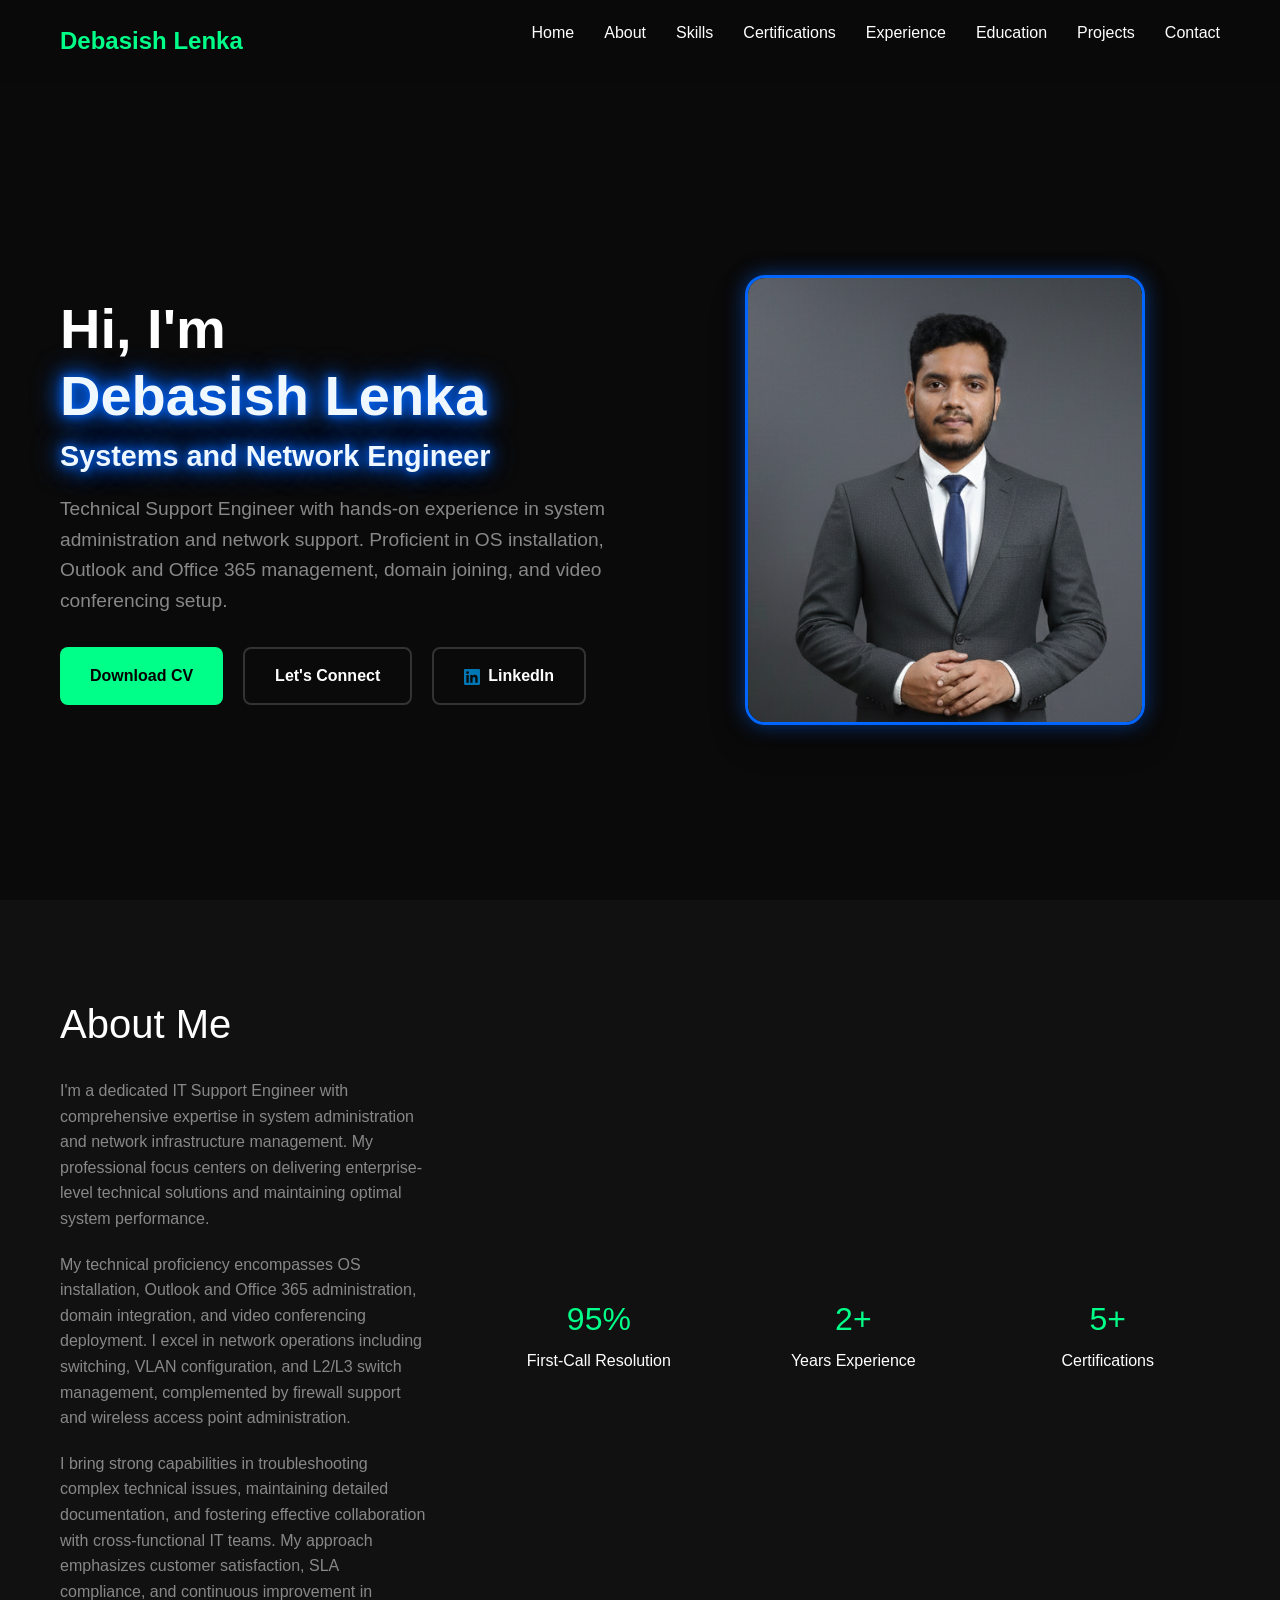
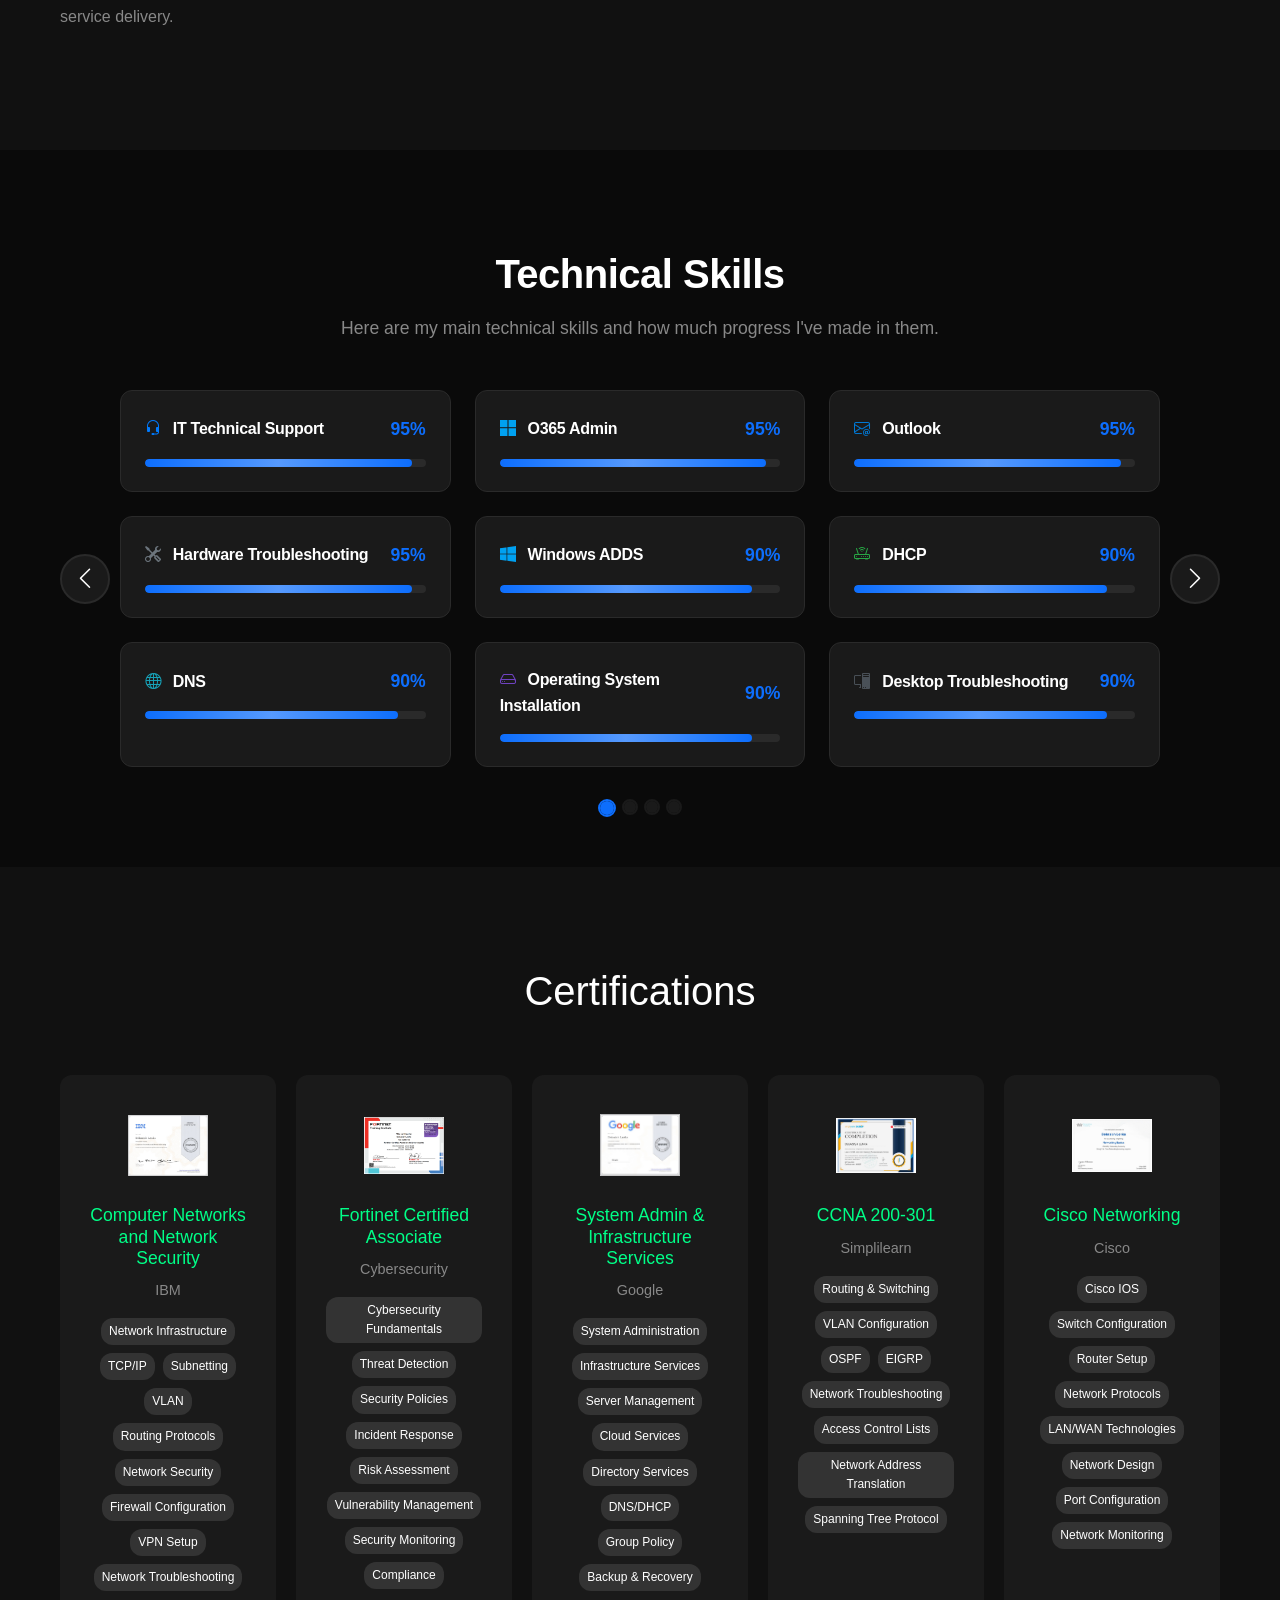
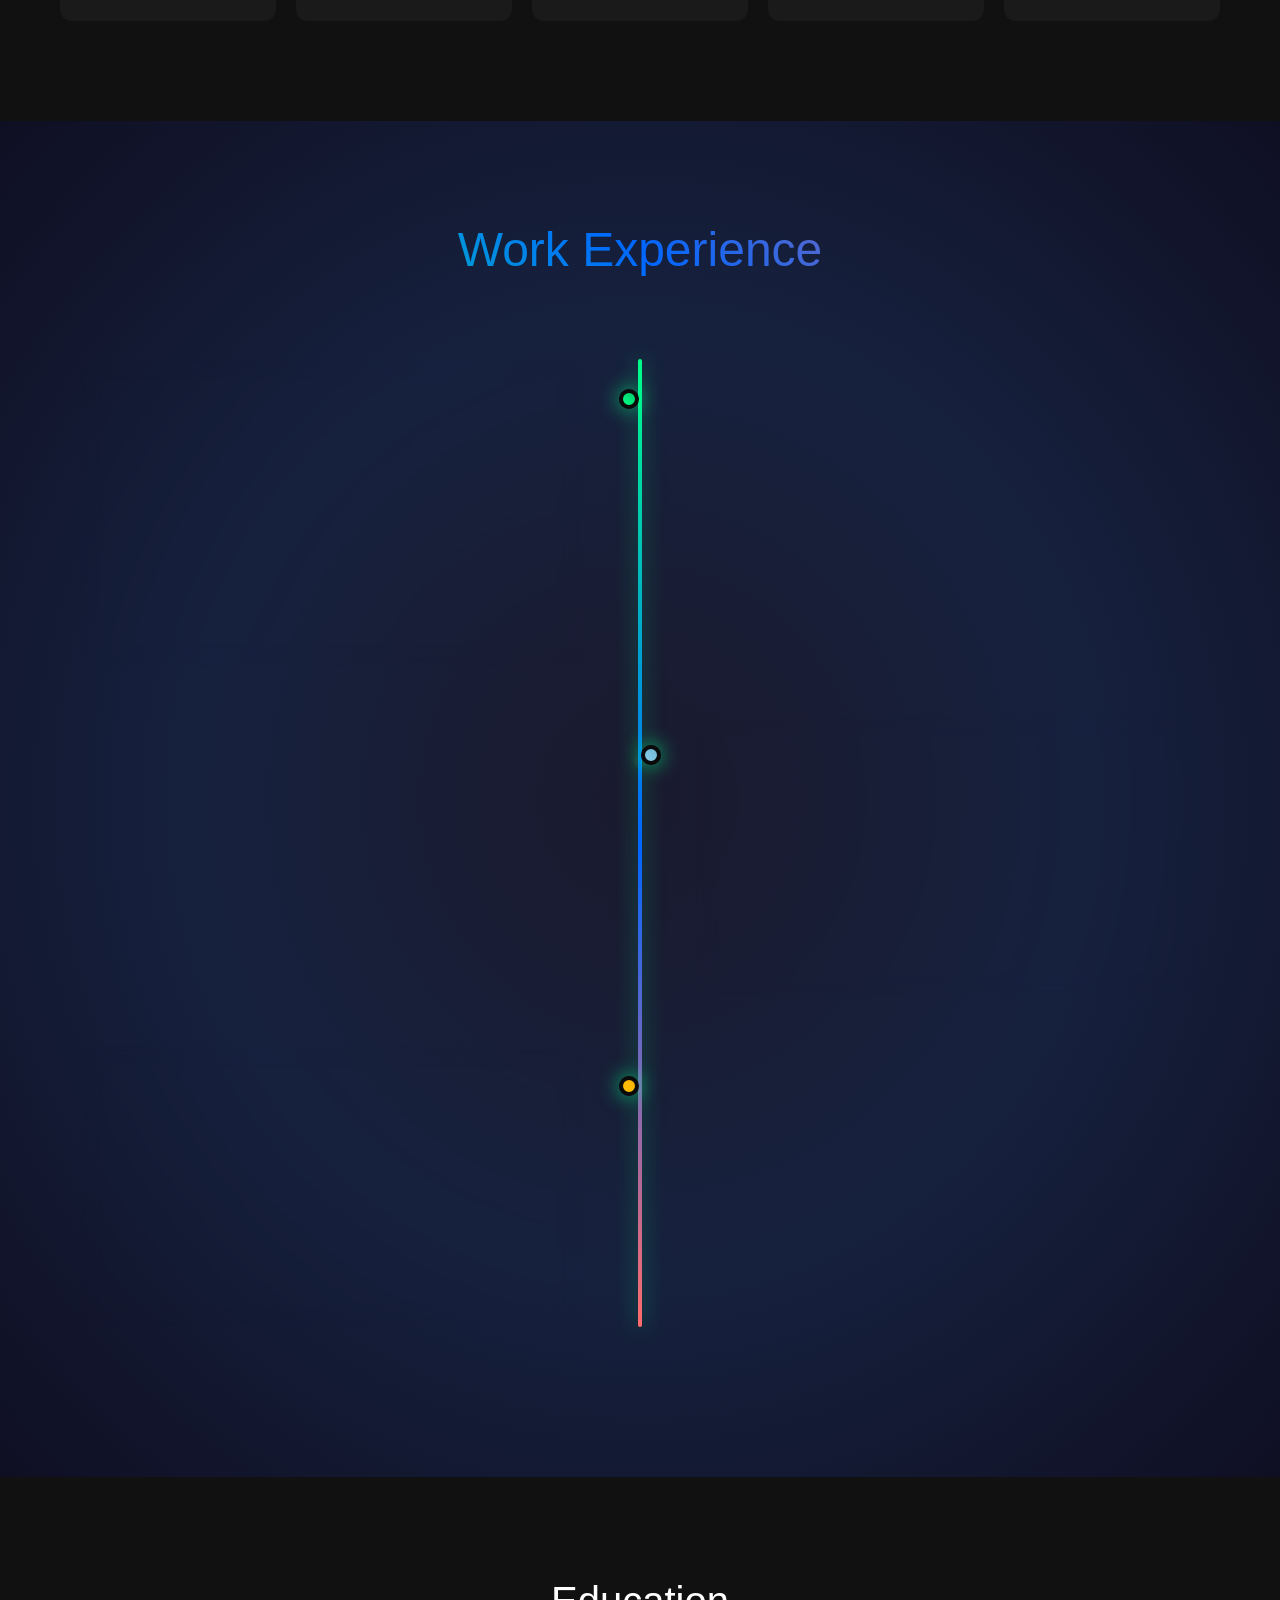
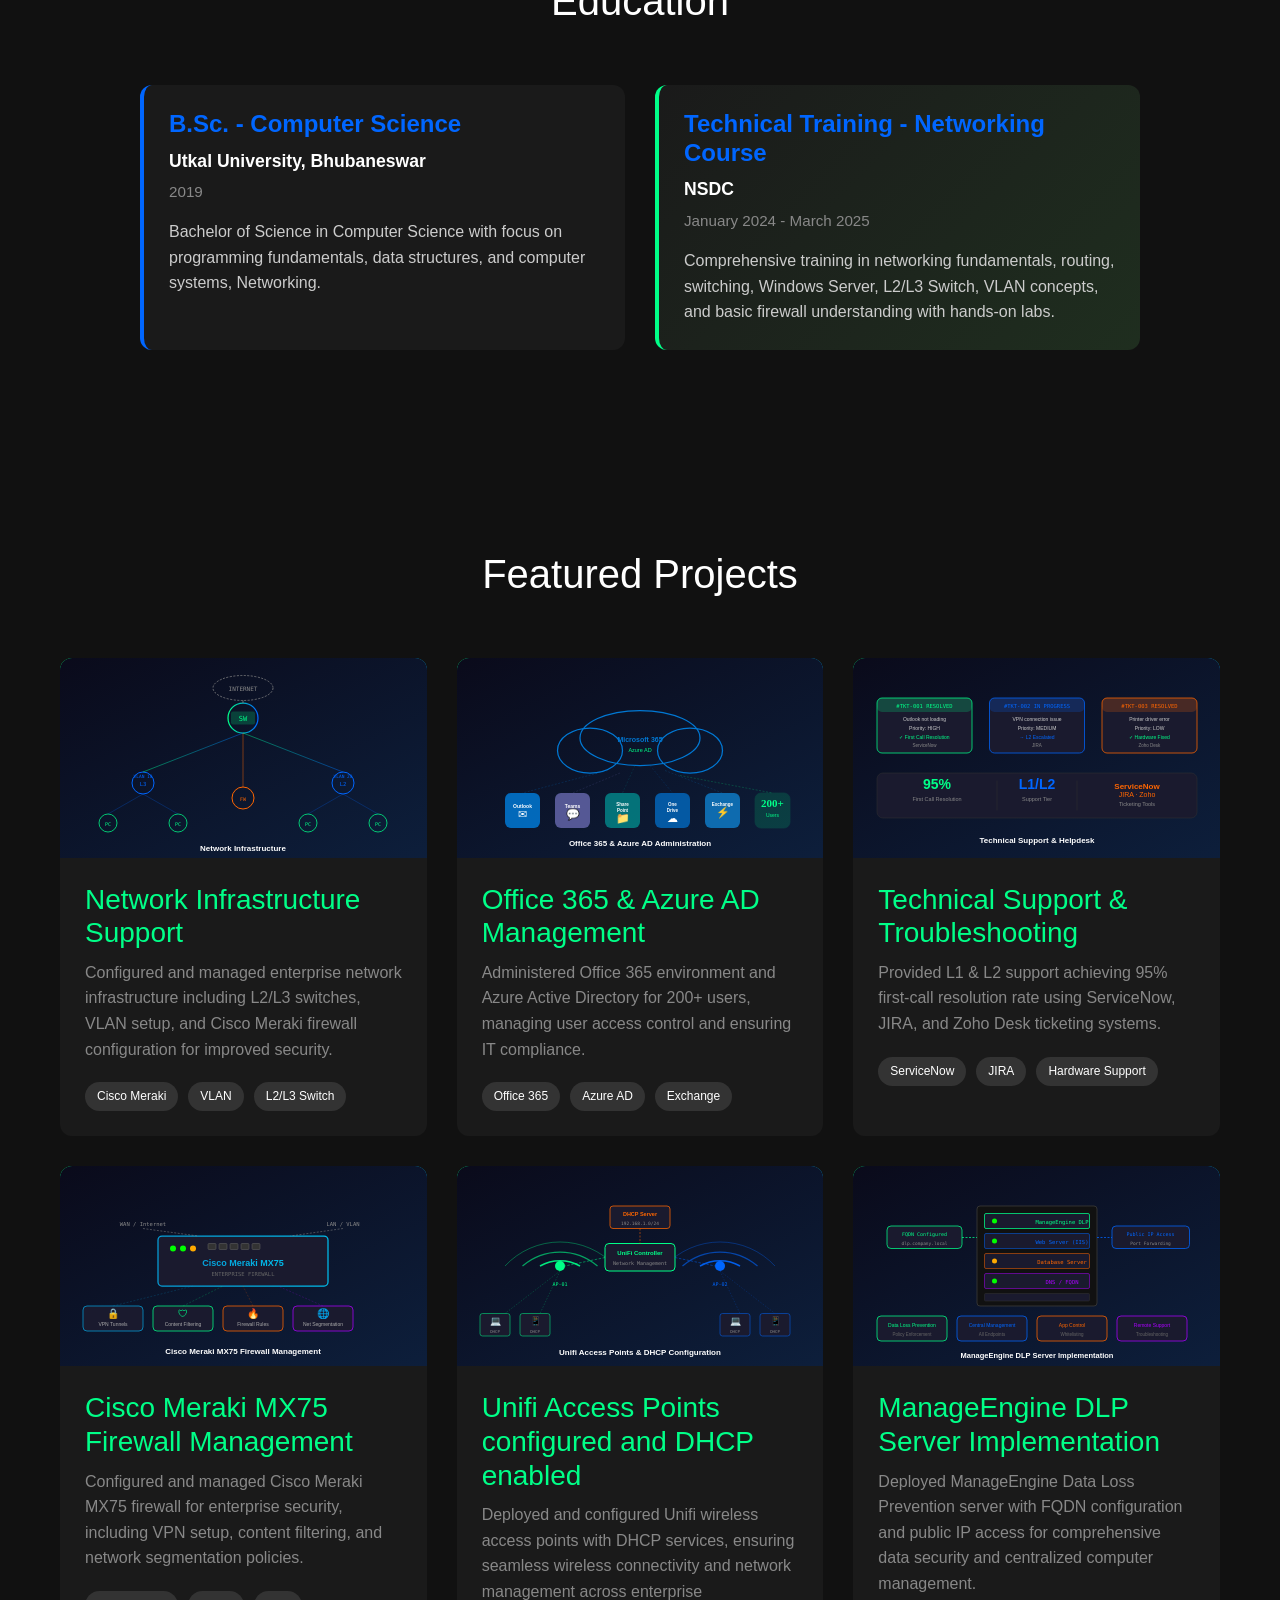
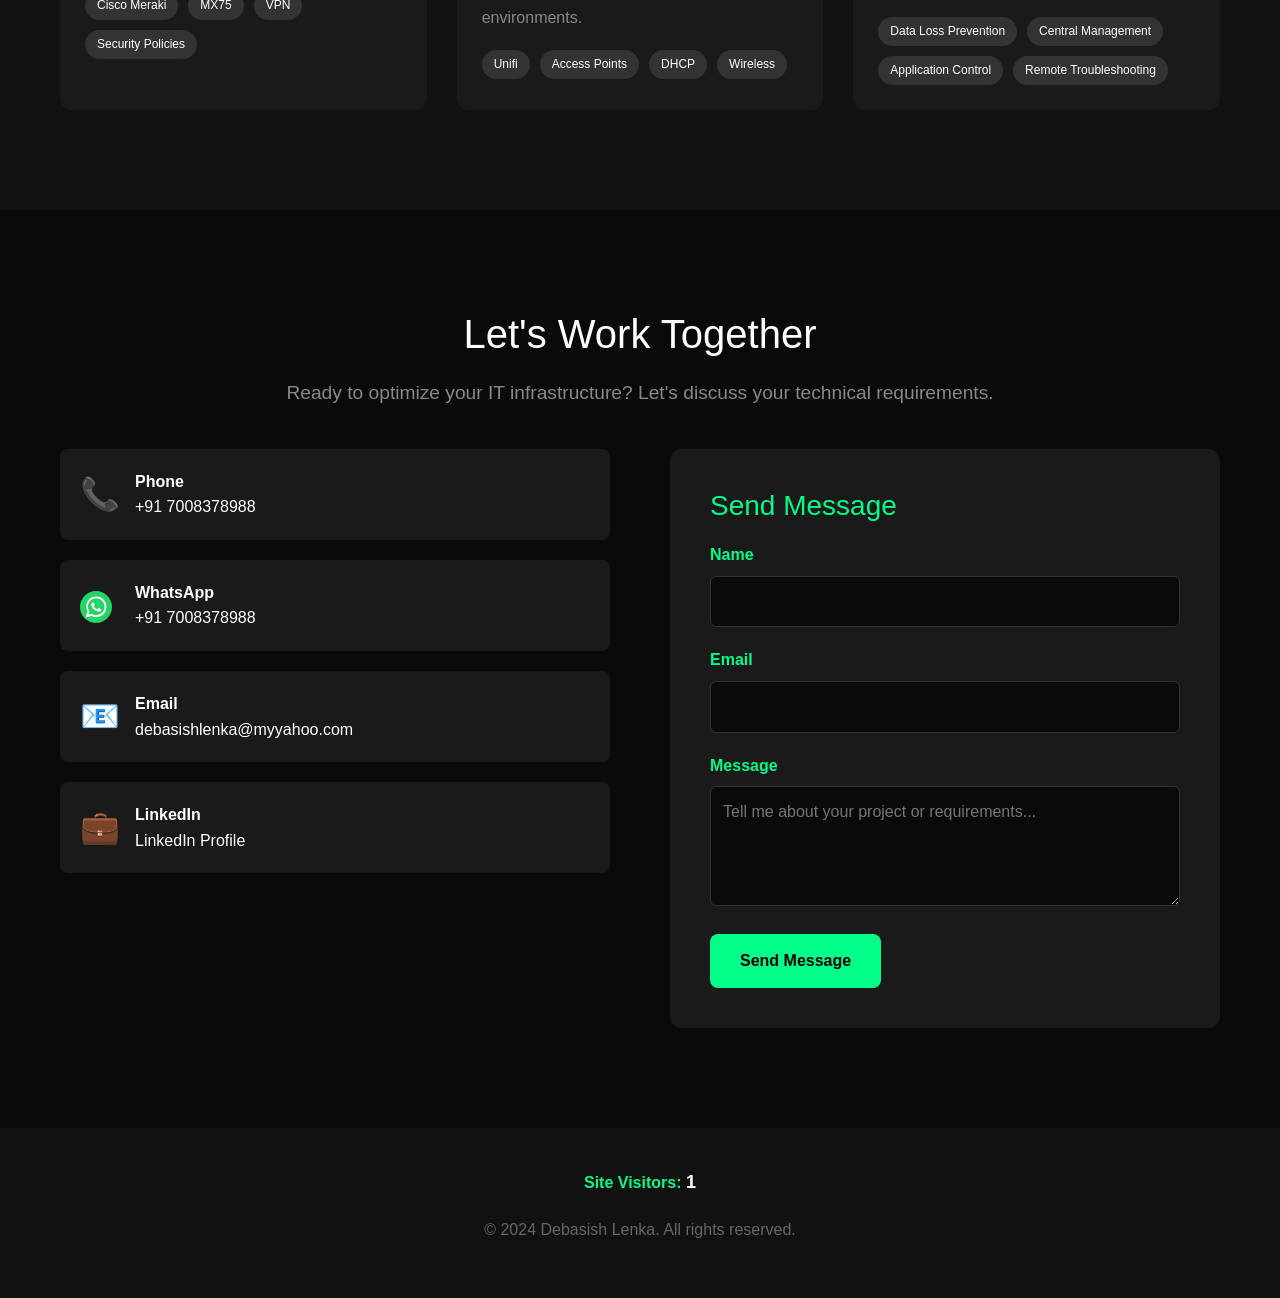
==== commit 34f10902: "logos and graphical changes" ====
--- a/index.html
+++ b/index.html
@@ -1022,7 +1022,7 @@
     <div class="projects-grid">
       <div class="project" onclick="openProject(1)">
         <div class="project-image">
-          <img src="images/projects/network-infrastructure.jpg" alt="Network Infrastructure" onerror="this.style.display='none'; this.nextElementSibling.style.display='flex'">
+          <img src="images/projects/network-infrastructure.svg" alt="Network Infrastructure">
           <div class="project-placeholder" style="display:none;">Network Infrastructure</div>
         </div>
         <div class="project-content">
@@ -1037,7 +1037,7 @@
       </div>
       <div class="project" onclick="openProject(2)">
         <div class="project-image">
-          <img src="images/projects/o365-administration.jpg" alt="O365 Administration" onerror="this.style.display='none'; this.nextElementSibling.style.display='flex'">
+          <img src="images/projects/o365-administration.svg" alt="O365 Administration">
           <div class="project-placeholder" style="display:none;">O365 Administration</div>
         </div>
         <div class="project-content">
@@ -1052,7 +1052,7 @@
       </div>
       <div class="project" onclick="openProject(3)">
         <div class="project-image">
-          <img src="images/projects/helpdesk-support.jpg" alt="IT Helpdesk Support" onerror="this.style.display='none'; this.nextElementSibling.style.display='flex'">
+          <img src="images/projects/helpdesk-support.svg" alt="IT Helpdesk Support">
           <div class="project-placeholder" style="display:none;">IT Helpdesk Support</div>
         </div>
         <div class="project-content">
@@ -1067,7 +1067,7 @@
       </div>
       <div class="project" onclick="openProject(4)">
         <div class="project-image">
-          <img src="images/projects/cisco-meraki-mx75.jpg" alt="Cisco Meraki MX75" onerror="this.style.display='none'; this.nextElementSibling.style.display='flex'">
+          <img src="images/projects/cisco-meraki-mx75.svg" alt="Cisco Meraki MX75">
           <div class="project-placeholder" style="display:none;">Cisco Meraki MX75</div>
         </div>
         <div class="project-content">
@@ -1083,7 +1083,7 @@
       </div>
       <div class="project" onclick="openProject(5)">
         <div class="project-image">
-          <img src="images/projects/unifi-access-points.jpg" alt="Unifi Access Points" onerror="this.style.display='none'; this.nextElementSibling.style.display='flex'">
+          <img src="images/projects/unifi-access-points.svg" alt="Unifi Access Points">
           <div class="project-placeholder" style="display:none;">Unifi Access Points</div>
         </div>
         <div class="project-content">
@@ -1099,7 +1099,7 @@
       </div>
       <div class="project" onclick="openProject(6)">
         <div class="project-image">
-          <img src="images/projects/server-hosting-fqdn.jpg" alt="Server Hosting FQDN" onerror="this.style.display='none'; this.nextElementSibling.style.display='flex'">
+          <img src="images/projects/server-hosting-fqdn.svg" alt="Server Hosting FQDN">
           <div class="project-placeholder" style="display:none;">ManageEngine DLP</div>
         </div>
         <div class="project-content">
@@ -1133,7 +1133,7 @@
         </div>
         <div class="contact-item">
           <div class="contact-icon">
-            <img src="https://upload.wikimedia.org/wikipedia/commons/thumb/5/5e/WhatsApp_icon.png/479px-WhatsApp_icon.png" alt="WhatsApp" style="width: 32px; height: 32px;">
+            <img src="images/icons/whatsapp.svg" alt="WhatsApp" style="width: 32px; height: 32px;">
           </div>
           <div>
             <strong>WhatsApp</strong><br>
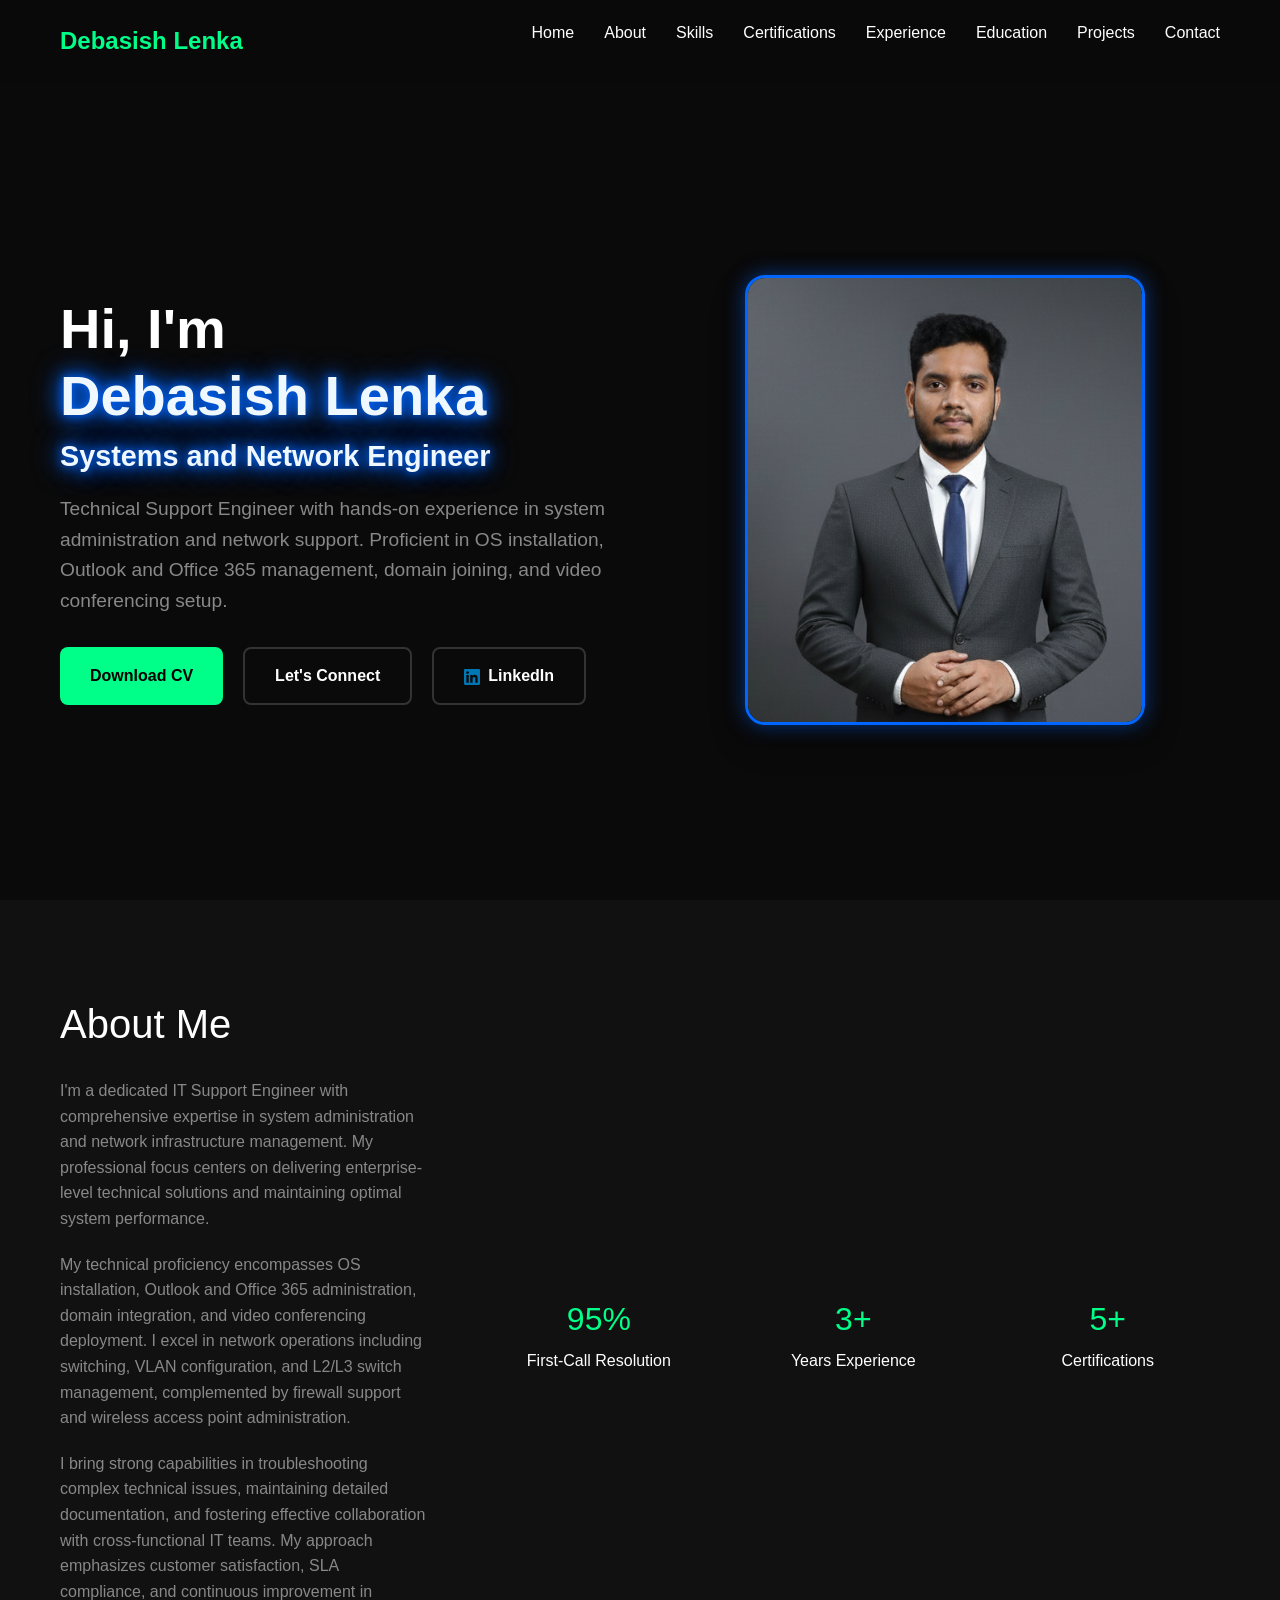
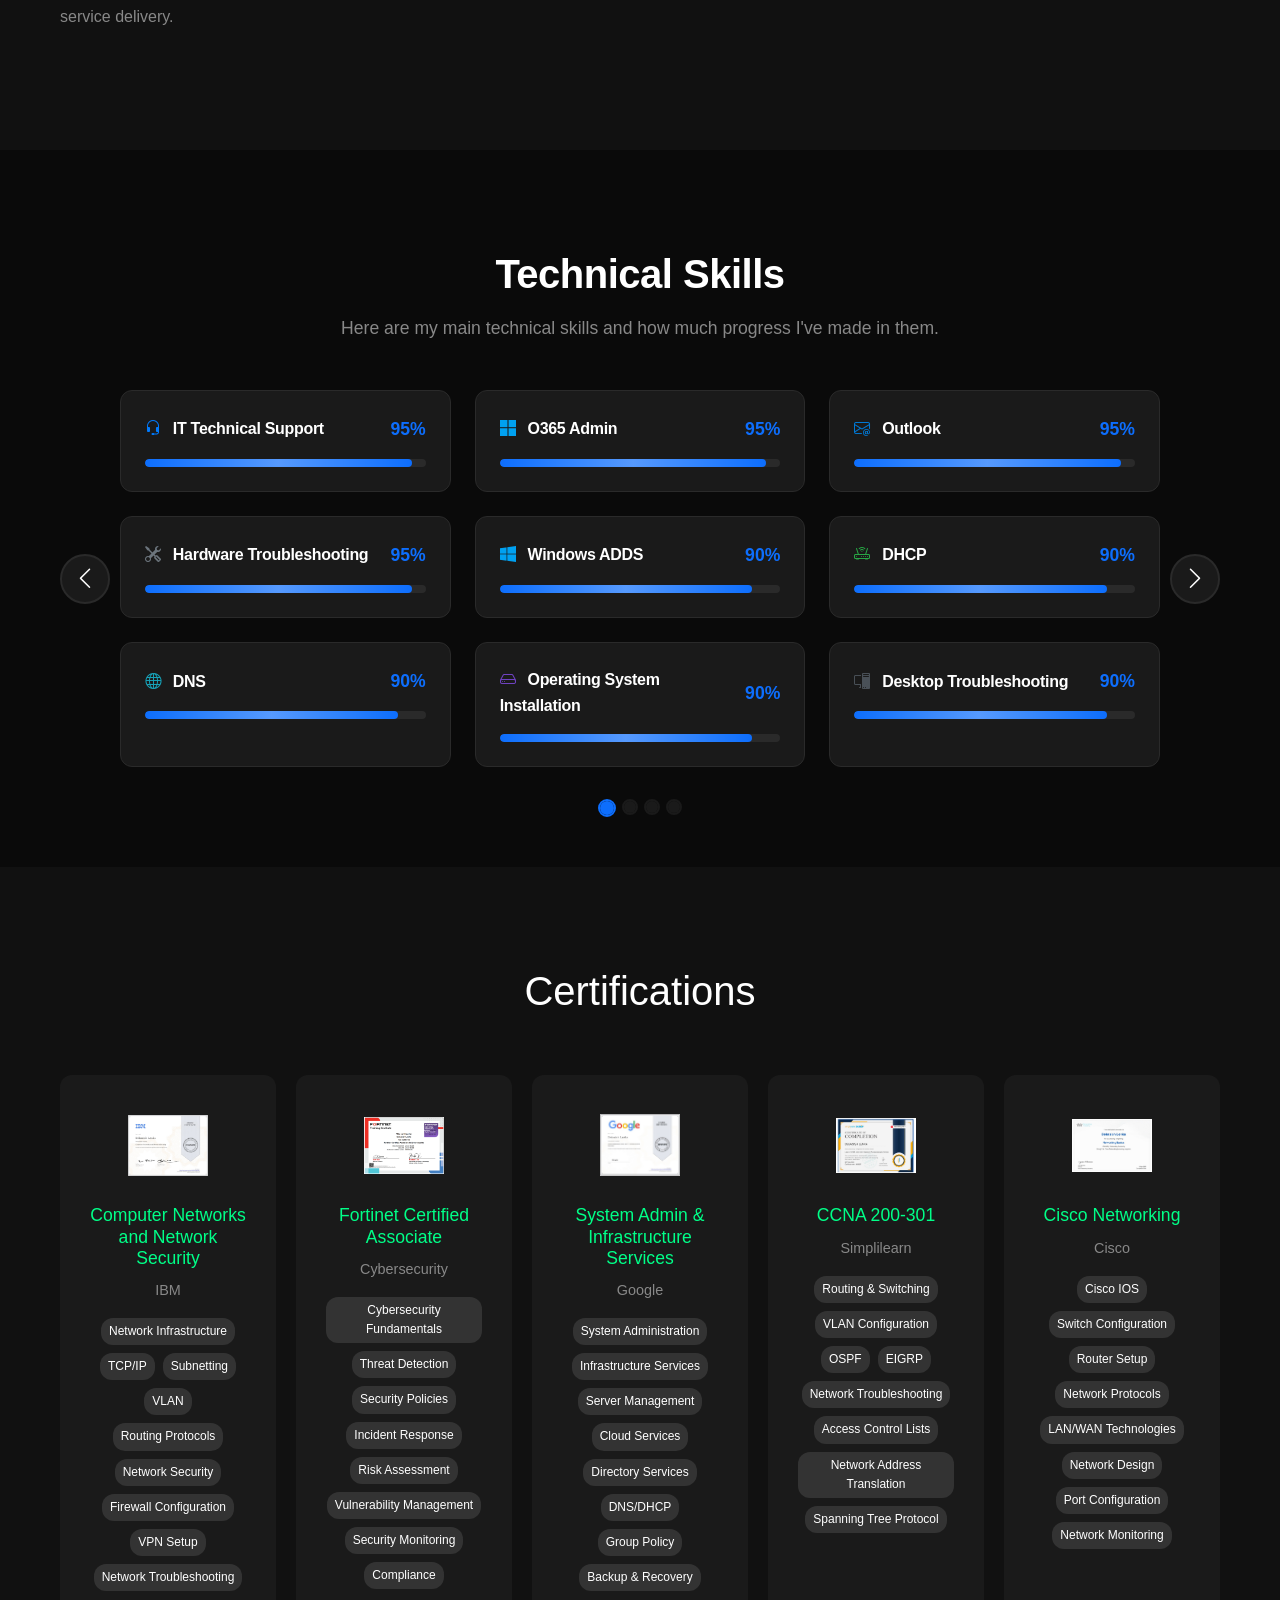
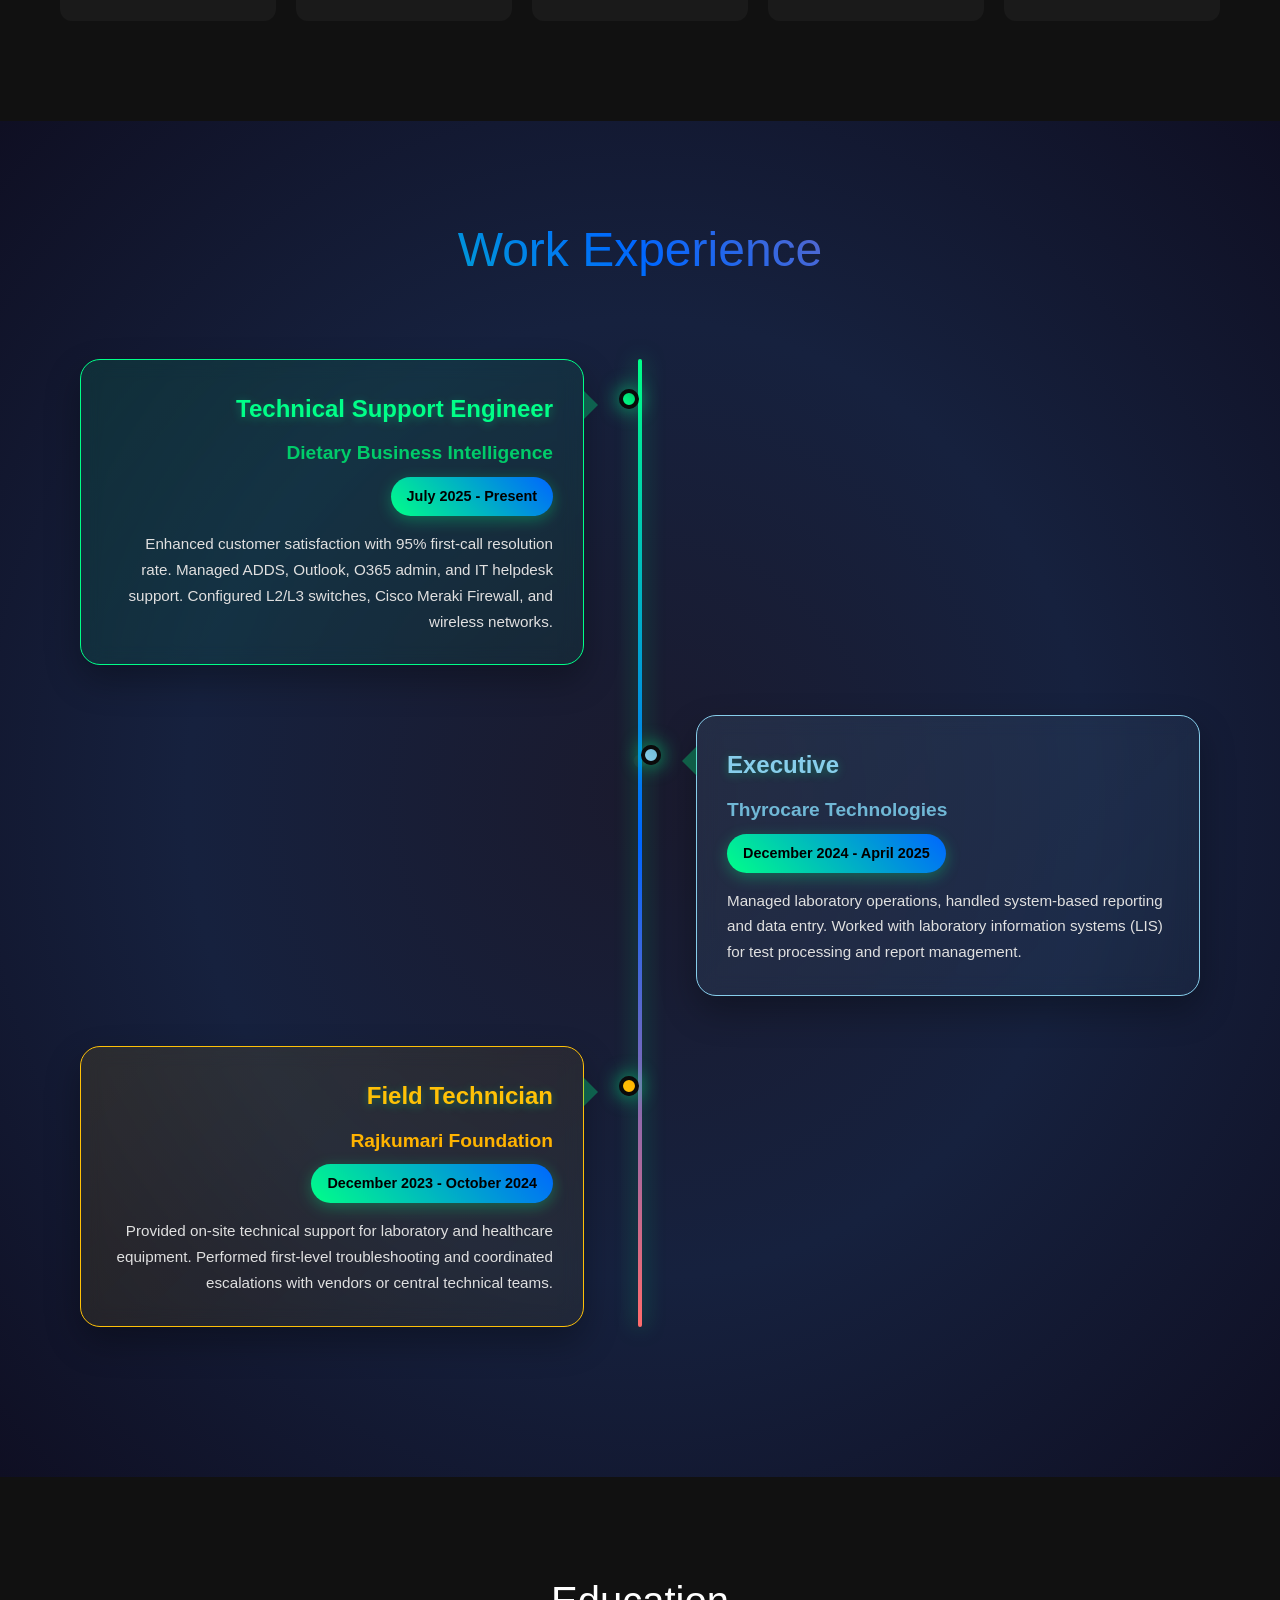
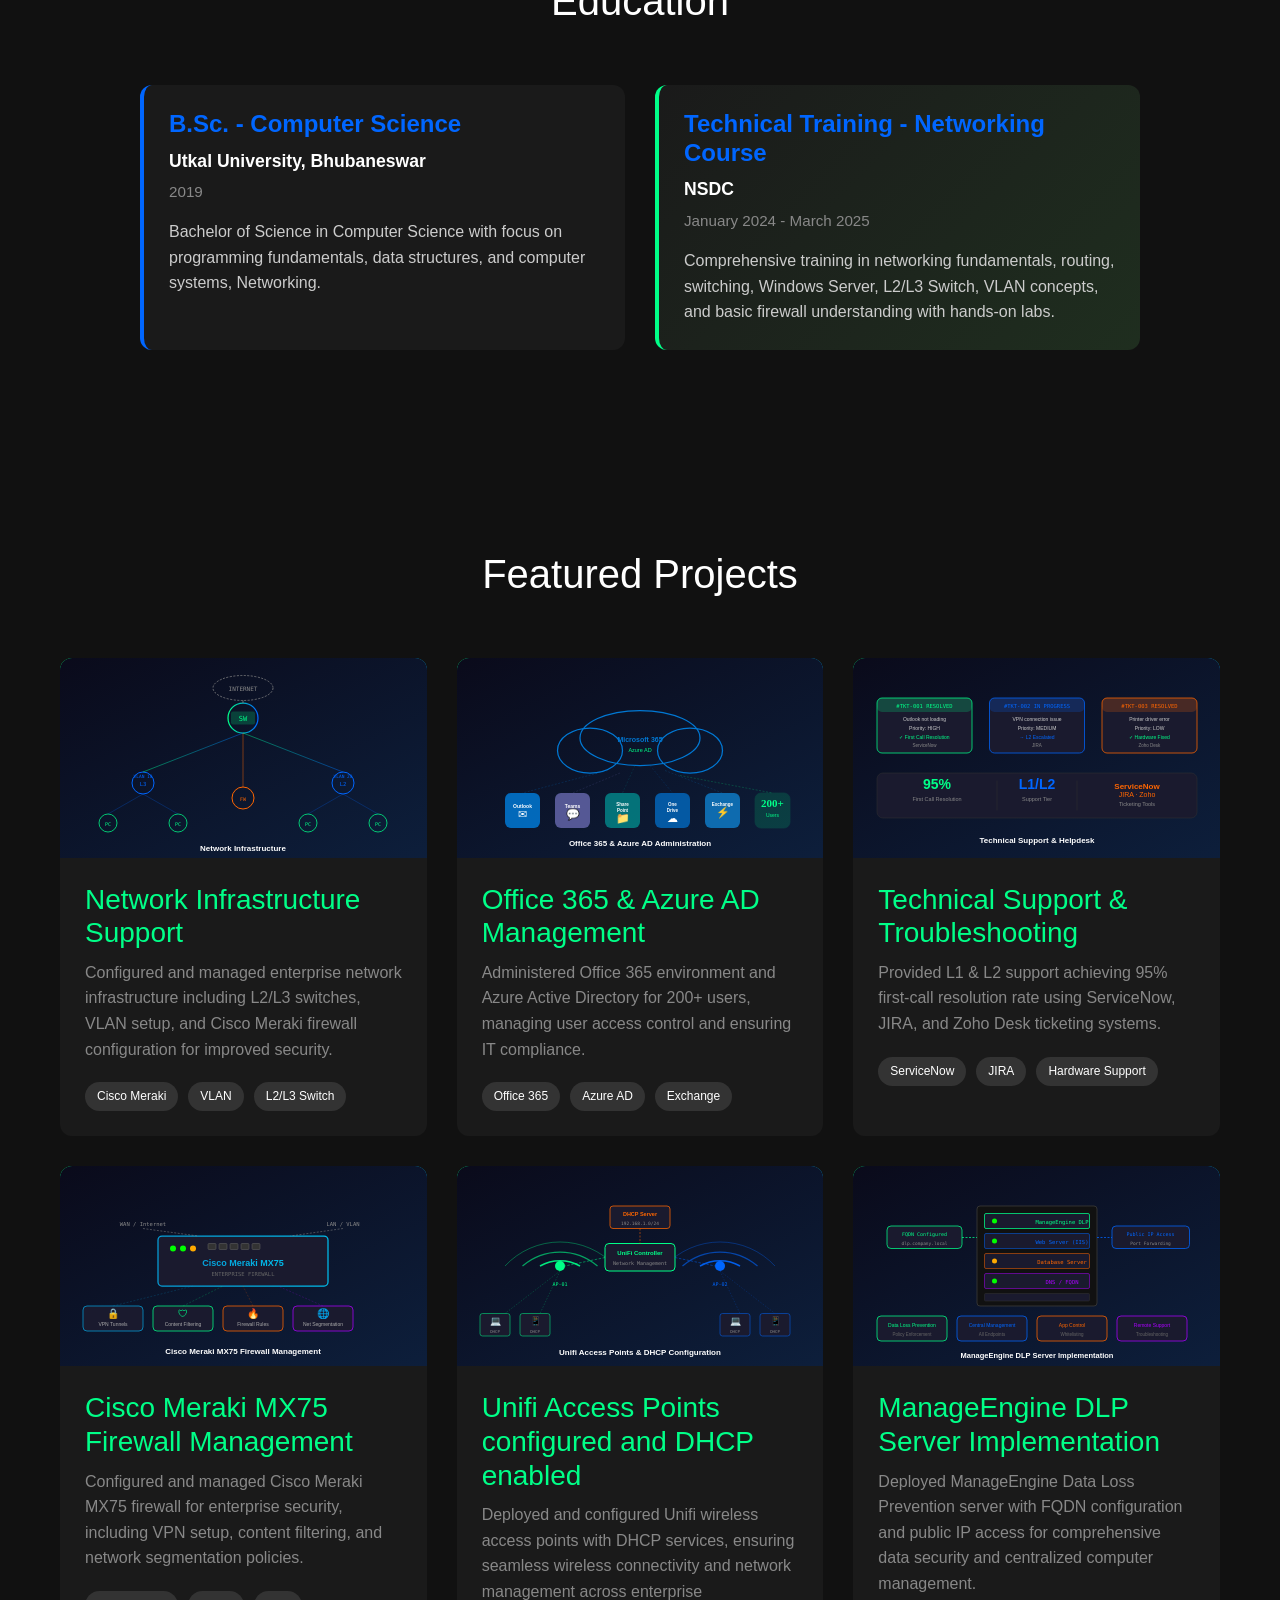
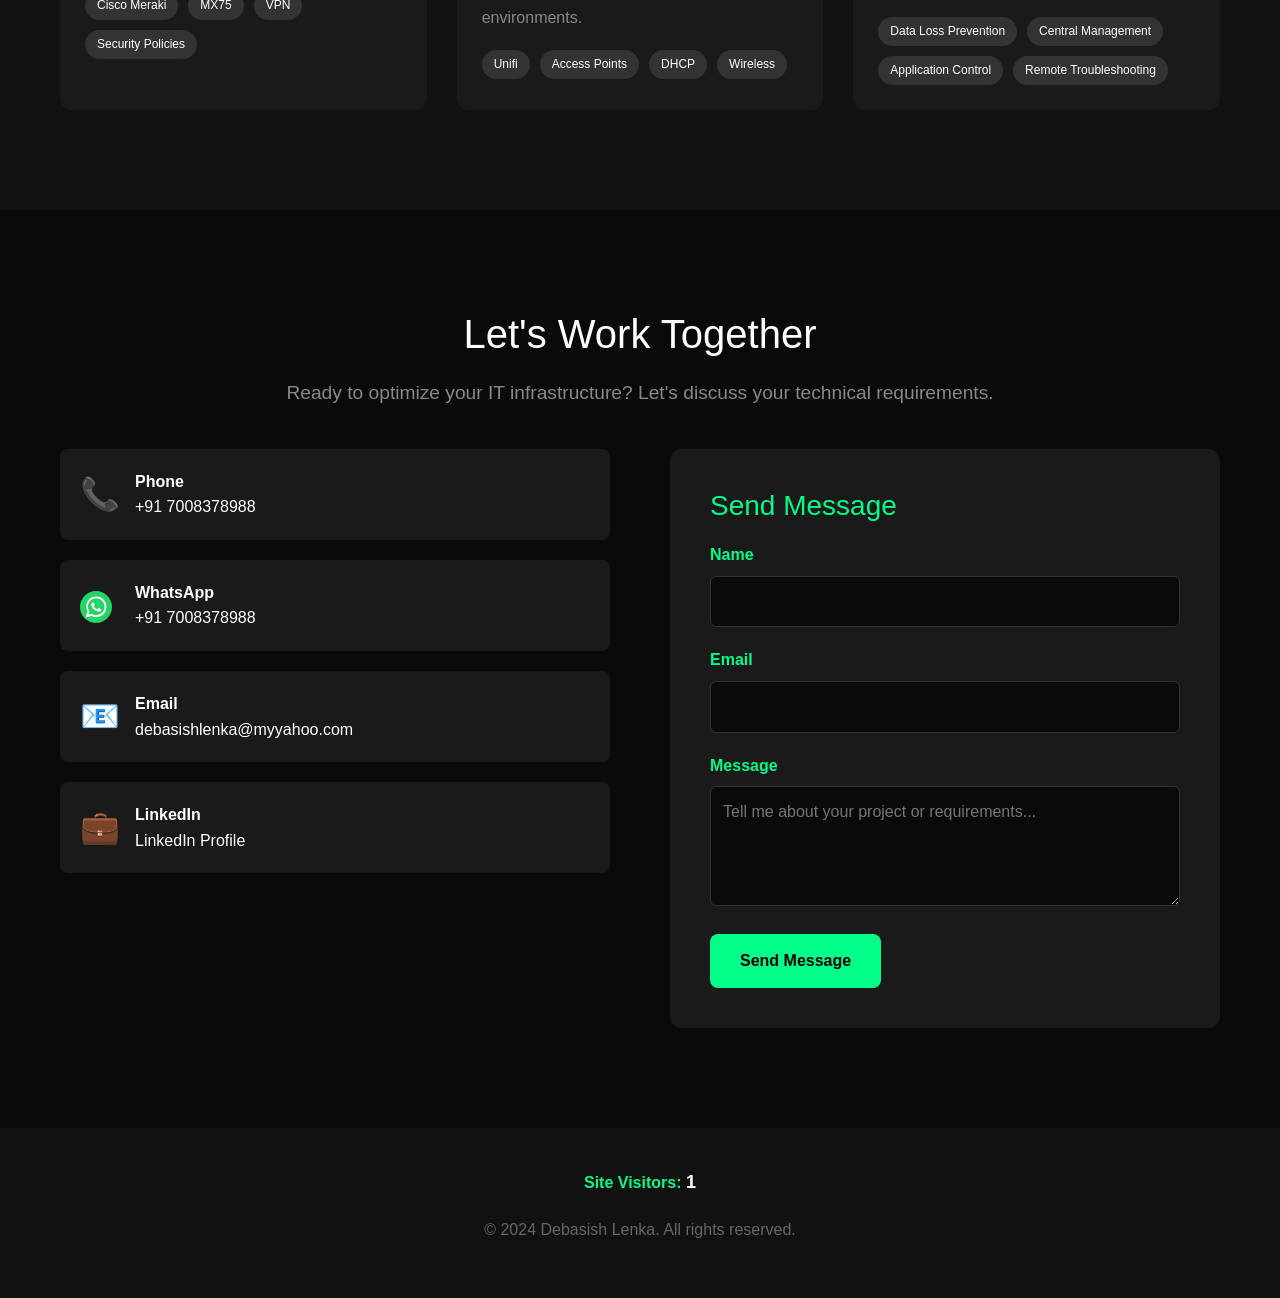
==== commit 865181e9: "html minor changes" ====
--- a/index.html
+++ b/index.html
@@ -404,7 +404,7 @@
           <p>First-Call Resolution</p>
         </div>
         <div class="stat">
-          <h3>2+</h3>
+          <h3>3+</h3>
           <p>Years Experience</p>
         </div>
         <div class="stat">
